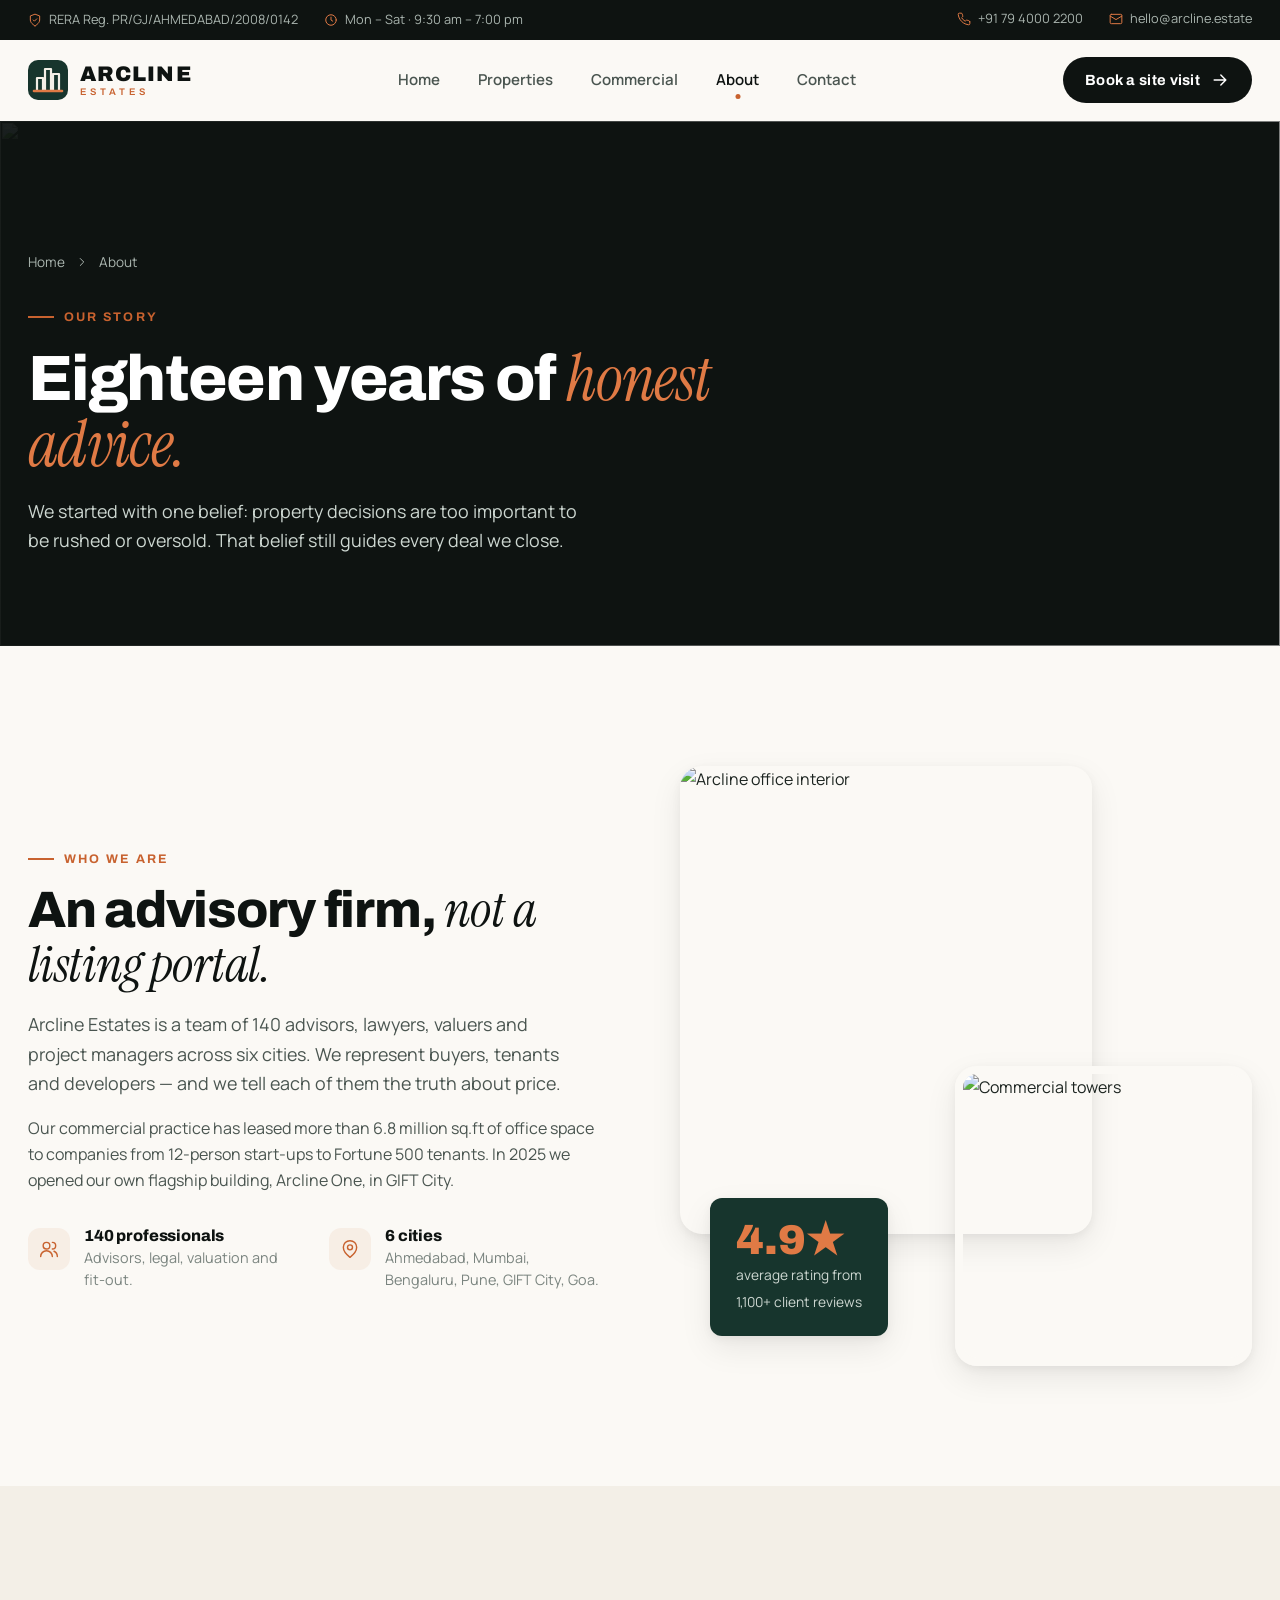
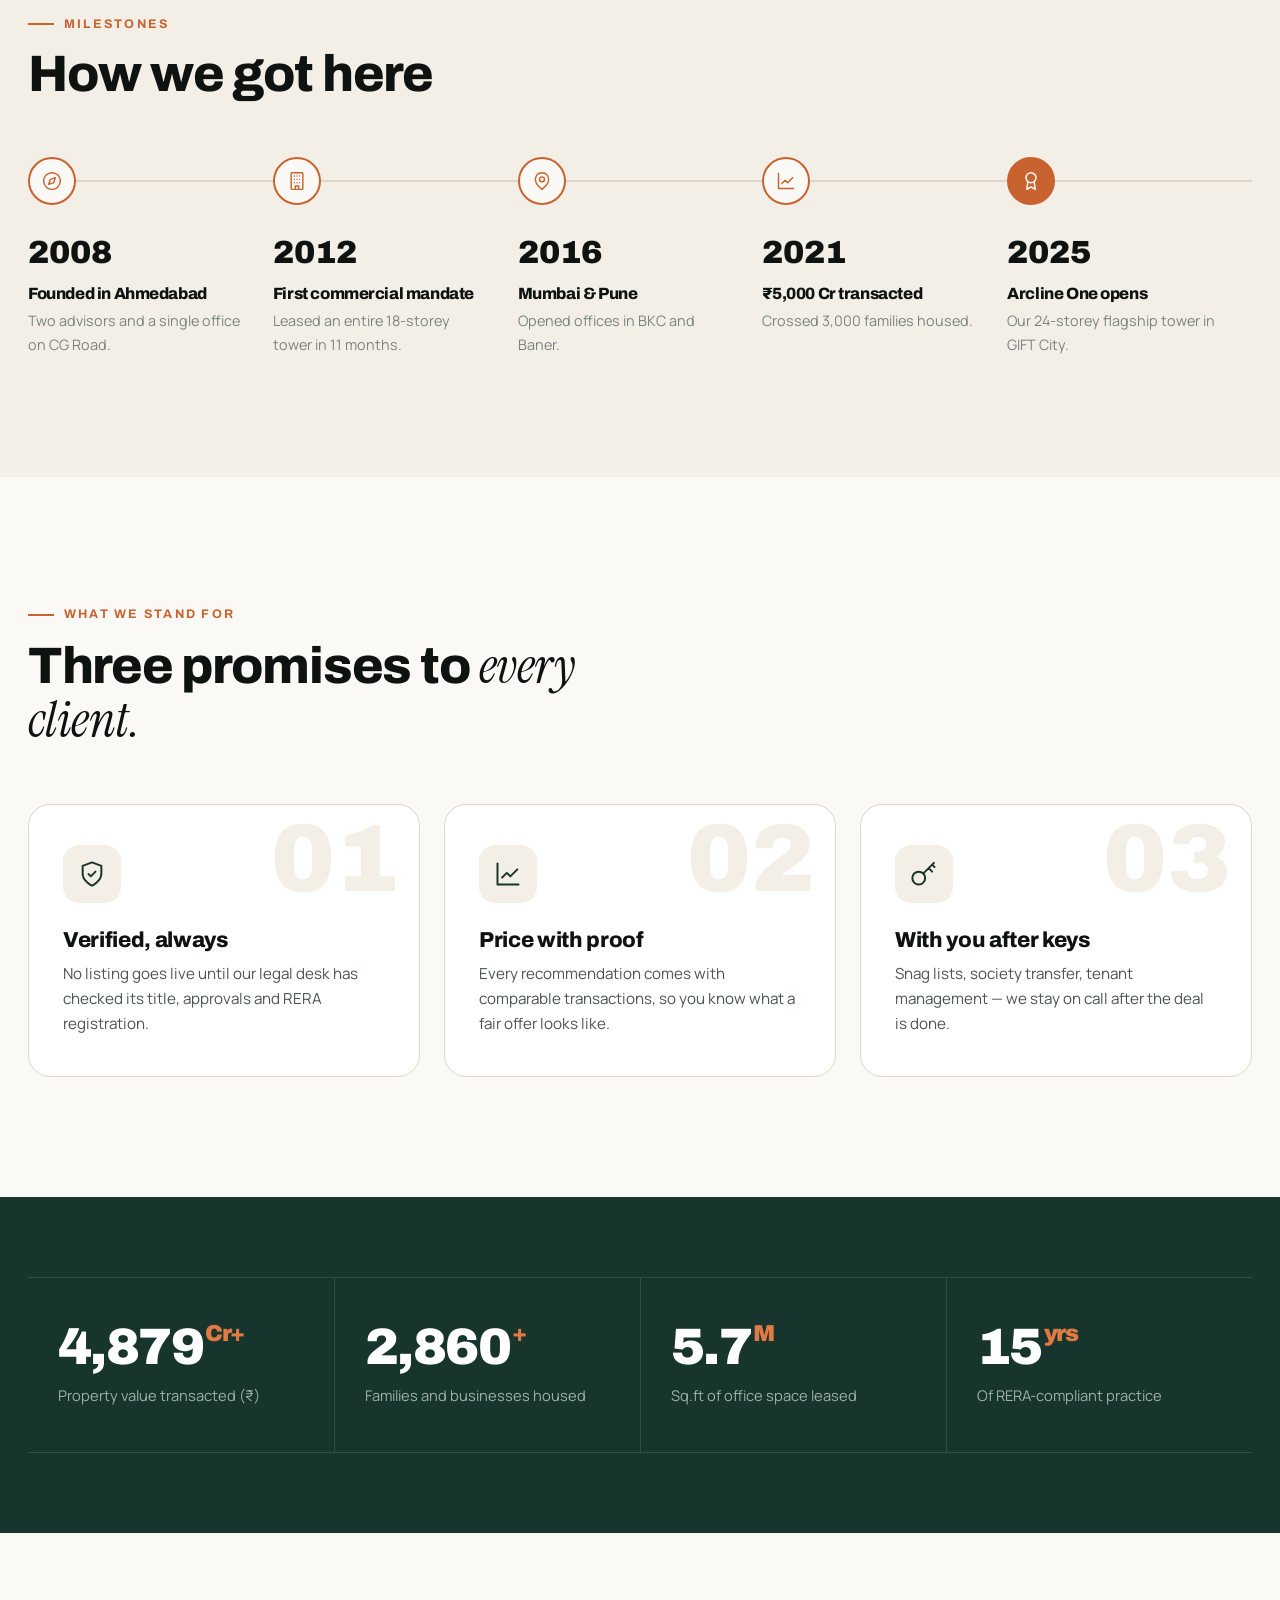
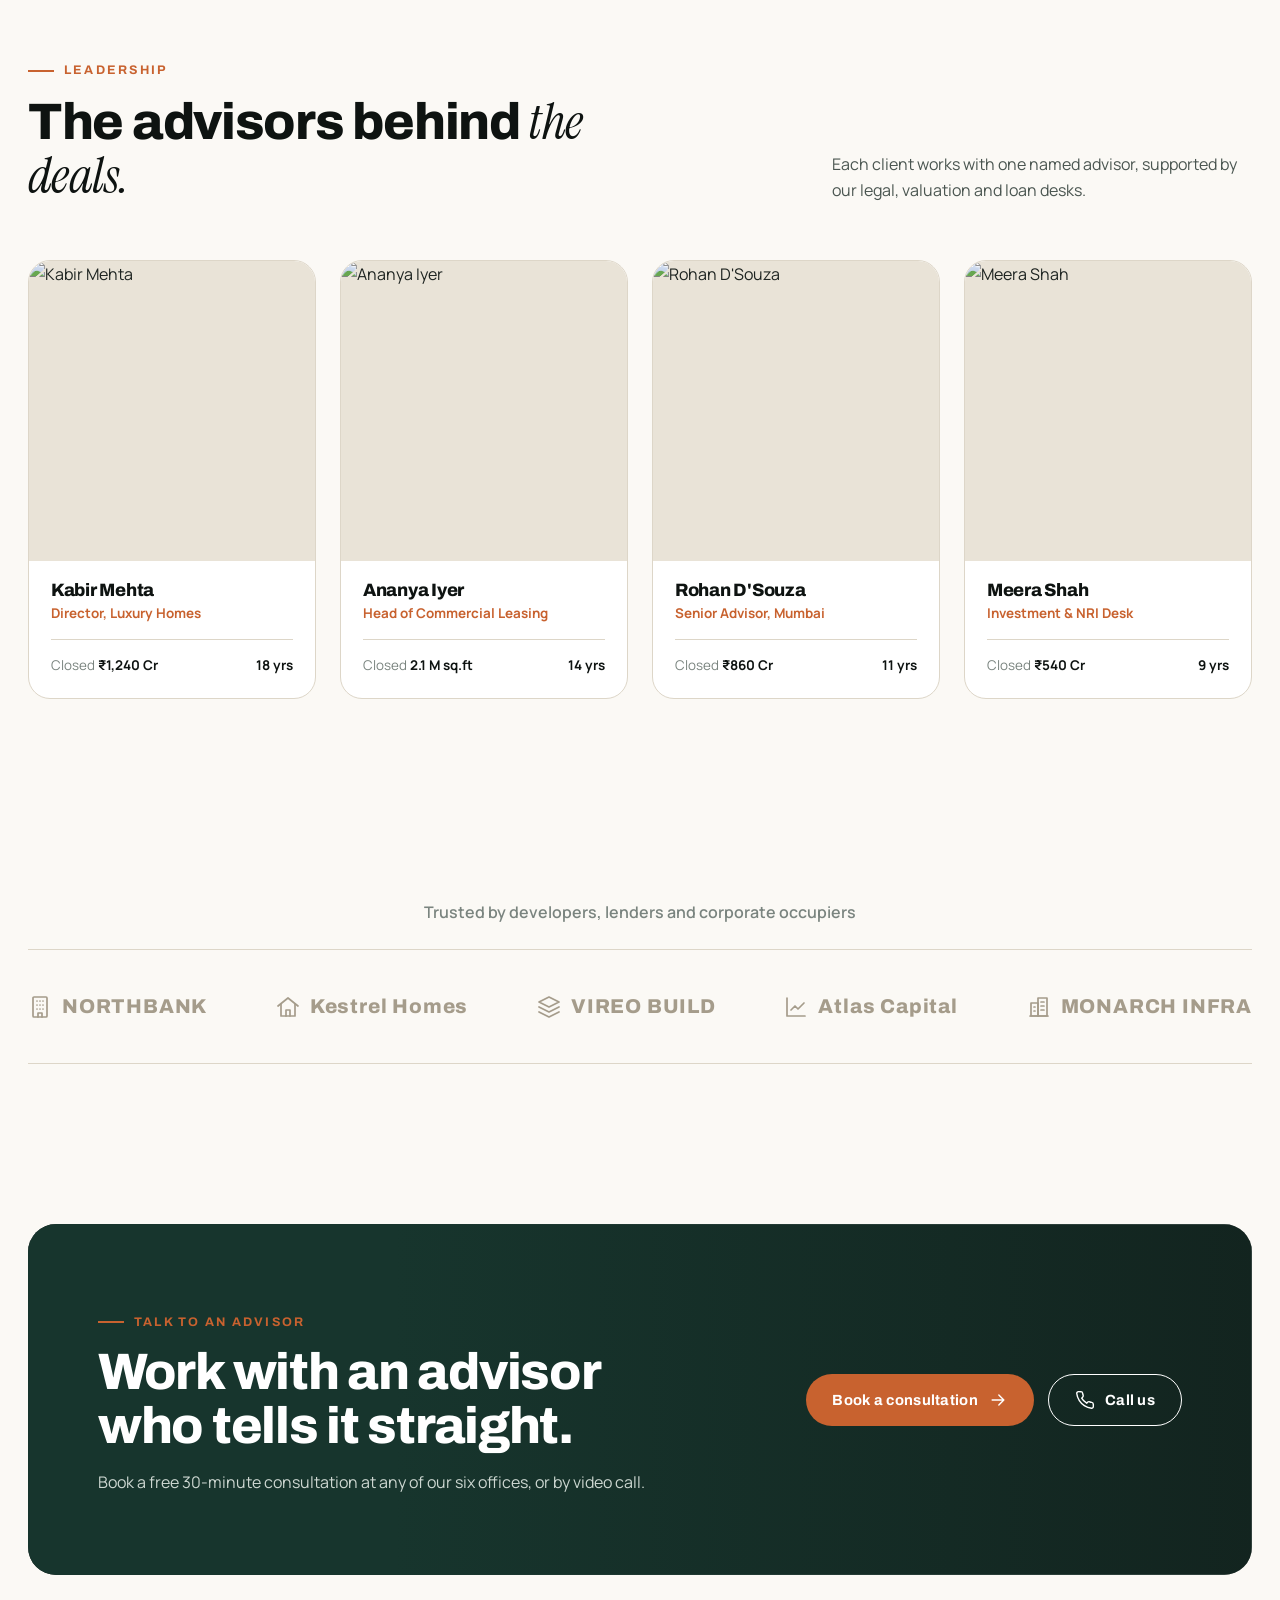
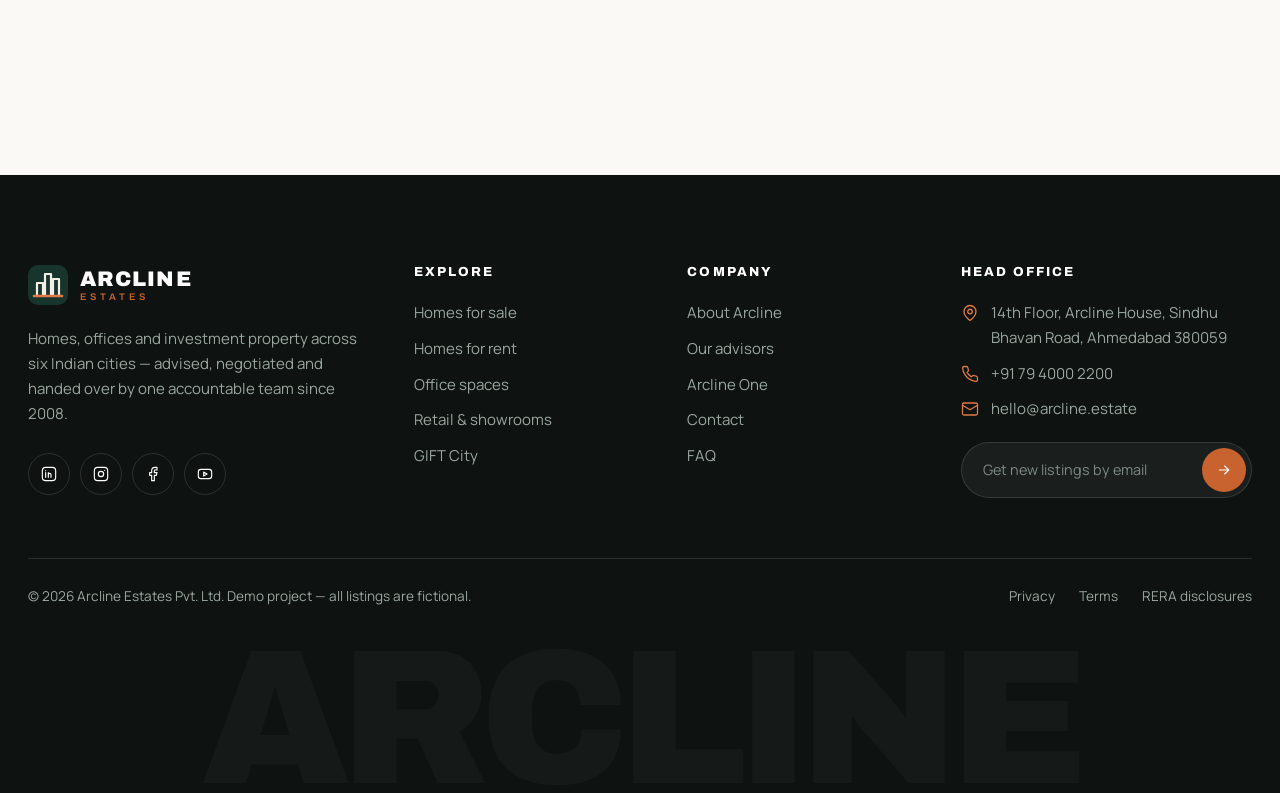
==== about.html @ f488081c "Add Arcline Estates real-estate demo site Five-page static site: home, property listings with filter" ====
<!DOCTYPE html>
<html lang="en">
<head>
<meta charset="UTF-8">
<meta name="viewport" content="width=device-width, initial-scale=1.0">
<title>About — Arcline Estates</title>
<meta name="description" content="Arcline Estates has advised home buyers, investors and businesses across India since 2008.">
<link rel="icon" href="data:image/svg+xml,%3Csvg xmlns='http://www.w3.org/2000/svg' viewBox='0 0 40 40'%3E%3Crect width='40' height='40' rx='10' fill='%2317352d'/%3E%3Cpath d='M9 31V18h6v13M17 31V9h6v22M25 31V14h6v17' fill='none' stroke='%23f3efe7' stroke-width='2.2'/%3E%3Cpath d='M6 31h28' stroke='%23e07a45' stroke-width='2.6'/%3E%3C/svg%3E">
<link rel="preconnect" href="https://fonts.googleapis.com">
<link rel="preconnect" href="https://fonts.gstatic.com" crossorigin>
<link href="https://fonts.googleapis.com/css2?family=Archivo:wght@600;700;800;900&family=Instrument+Serif:ital@0;1&family=Manrope:wght@400;500;600;700;800&display=swap" rel="stylesheet">
<link rel="stylesheet" href="css/style.css">
</head>
<body>
<div class="strip">
  <div class="wrap">
    <div class="strip-l">
      <span><svg class="i "><use href="#i-shield"/></svg>RERA Reg. PR/GJ/AHMEDABAD/2008/0142</span>
      <span><svg class="i "><use href="#i-clock"/></svg>Mon – Sat · 9:30 am – 7:00 pm</span>
    </div>
    <div class="strip-r">
      <a href="tel:+917940002200"><span><svg class="i "><use href="#i-phone"/></svg>+91 79 4000 2200</span></a>
      <a href="mailto:hello@arcline.estate"><span><svg class="i "><use href="#i-mail"/></svg>hello@arcline.estate</span></a>
    </div>
  </div>
</div>
<header class="header">
  <div class="wrap">
    <a href="index.html" class="logo" aria-label="Arcline Estates home">
  <svg class="logo-mark" viewBox="0 0 40 40" aria-hidden="true"><rect width="40" height="40" rx="10" fill="#17352d"/><path d="M9 31V18h6v13M17 31V9h6v22M25 31V14h6v17" fill="none" stroke="#f3efe7" stroke-width="2.2" stroke-linejoin="round"/><path d="M6 31h28" stroke="#e07a45" stroke-width="2.6" stroke-linecap="round"/></svg>
  <span class="logo-text"><b>ARCLINE</b><small>ESTATES</small></span>
</a>
    <nav class="nav"><a href="index.html">Home</a><a href="properties.html">Properties</a><a href="commercial.html">Commercial</a><a href="about.html" class="active">About</a><a href="contact.html">Contact</a></nav>
    <div class="header-cta">
      <a href="contact.html" class="btn btn-dark">Book a site visit <svg class="i "><use href="#i-arrow"/></svg></a>
      <button class="burger" aria-label="Open menu"><svg class="i "><use href="#i-menu"/></svg></button>
    </div>
  </div>
</header>
<div class="mnav">
  <div class="mnav-top"><a href="index.html" class="logo" aria-label="Arcline Estates home">
  <svg class="logo-mark" viewBox="0 0 40 40" aria-hidden="true"><rect width="40" height="40" rx="10" fill="#17352d"/><path d="M9 31V18h6v13M17 31V9h6v22M25 31V14h6v17" fill="none" stroke="#f3efe7" stroke-width="2.2" stroke-linejoin="round"/><path d="M6 31h28" stroke="#e07a45" stroke-width="2.6" stroke-linecap="round"/></svg>
  <span class="logo-text"><b>ARCLINE</b><small>ESTATES</small></span>
</a><button class="mnav-close" aria-label="Close menu"><svg class="i "><use href="#i-close"/></svg></button></div>
  <nav><a href="index.html">Home<svg class="i "><use href="#i-arrow"/></svg></a><a href="properties.html">Properties<svg class="i "><use href="#i-arrow"/></svg></a><a href="commercial.html">Commercial<svg class="i "><use href="#i-arrow"/></svg></a><a href="about.html" class="active">About<svg class="i "><use href="#i-arrow"/></svg></a><a href="contact.html">Contact<svg class="i "><use href="#i-arrow"/></svg></a></nav>
  <div class="mnav-foot"><span>+91 79 4000 2200</span><span>hello@arcline.estate</span></div>
</div>
<section class="phero">
  <div class="phero-bg"><img src="https://images.unsplash.com/photo-1556761175-5973dc0f32e7?auto=format&fit=crop&w=1600&q=75" alt=""></div>
  <div class="wrap">
    <div class="crumbs"><a href="index.html">Home</a><svg class="i "><use href="#i-chev"/></svg><span>About</span></div>
    <span class="eyebrow">Our story</span>
    <h1>Eighteen years of <em class="serif">honest advice.</em></h1>
    <p class="lead">We started with one belief: property decisions are too important to be rushed or oversold. That belief still guides every deal we close.</p>
  </div>
</section>
<main>
<section class="sec">
  <div class="wrap split">
    <div>
      <span class="eyebrow rv">Who we are</span>
      <h2 class="rv d1" style="margin-top:14px">An advisory firm, <em class="serif">not a listing portal.</em></h2>
      <p class="lead rv d2" style="margin-top:18px">Arcline Estates is a team of 140 advisors, lawyers, valuers and project managers across six cities. We represent buyers, tenants and developers — and we tell each of them the truth about price.</p>
      <p class="rv d3" style="margin-top:16px;color:var(--text-2)">Our commercial practice has leased more than 6.8 million sq.ft of office space to companies from 12-person start-ups to Fortune 500 tenants. In 2025 we opened our own flagship building, Arcline One, in GIFT City.</p>
      <div class="checks" style="margin-bottom:0">
        <div class="check rv"><div class="check-ic"><svg class="i "><use href="#i-users"/></svg></div><div><h4>140 professionals</h4><p>Advisors, legal, valuation and fit-out.</p></div></div>
        <div class="check rv d1"><div class="check-ic"><svg class="i "><use href="#i-pin"/></svg></div><div><h4>6 cities</h4><p>Ahmedabad, Mumbai, Bengaluru, Pune, GIFT City, Goa.</p></div></div>
      </div>
    </div>
    <div class="collage rv">
      <img class="c1" src="https://images.unsplash.com/photo-1497366811353-6870744d04b2?auto=format&fit=crop&w=1100&q=75" alt="Arcline office interior" loading="lazy">
      <img class="c2" src="https://images.unsplash.com/photo-1582407947304-fd86f028f716?auto=format&fit=crop&w=800&q=75" alt="Commercial towers" loading="lazy">
      <div class="collage-badge"><b>4.9★</b><span>average rating from<br>1,100+ client reviews</span></div>
    </div>
  </div>
</section>

<section class="sec bg-bone">
  <div class="wrap">
    <div class="sec-head"><div class="rv"><span class="eyebrow">Milestones</span><h2>How we got here</h2></div></div>
    <div class="timeline"><div class="tl rv d1"><div class="tl-dot"><svg class="i "><use href="#i-compass"/></svg></div><b>2008</b><h4>Founded in Ahmedabad</h4><p>Two advisors and a single office on CG Road.</p></div><div class="tl rv d2"><div class="tl-dot"><svg class="i "><use href="#i-tower"/></svg></div><b>2012</b><h4>First commercial mandate</h4><p>Leased an entire 18-storey tower in 11 months.</p></div><div class="tl rv d3"><div class="tl-dot"><svg class="i "><use href="#i-pin"/></svg></div><b>2016</b><h4>Mumbai &amp; Pune</h4><p>Opened offices in BKC and Baner.</p></div><div class="tl rv d4"><div class="tl-dot"><svg class="i "><use href="#i-chart"/></svg></div><b>2021</b><h4>₹5,000 Cr transacted</h4><p>Crossed 3,000 families housed.</p></div><div class="tl rv d1"><div class="tl-dot"><svg class="i "><use href="#i-award"/></svg></div><b>2025</b><h4>Arcline One opens</h4><p>Our 24-storey flagship tower in GIFT City.</p></div></div>
  </div>
</section>

<section class="sec">
  <div class="wrap">
    <div class="sec-head">
      <div class="rv"><span class="eyebrow">What we stand for</span><h2>Three promises to <em class="serif">every client.</em></h2></div>
    </div>
    <div class="values">
      <div class="value rv"><span class="value-no">01</span><div class="cat-ic"><svg class="i i-lg"><use href="#i-shield"/></svg></div><h3>Verified, always</h3><p>No listing goes live until our legal desk has checked its title, approvals and RERA registration.</p></div>
      <div class="value rv d1"><span class="value-no">02</span><div class="cat-ic"><svg class="i i-lg"><use href="#i-chart"/></svg></div><h3>Price with proof</h3><p>Every recommendation comes with comparable transactions, so you know what a fair offer looks like.</p></div>
      <div class="value rv d2"><span class="value-no">03</span><div class="cat-ic"><svg class="i i-lg"><use href="#i-key"/></svg></div><h3>With you after keys</h3><p>Snag lists, society transfer, tenant management — we stay on call after the deal is done.</p></div>
    </div>
  </div>
</section>

<section class="sec-sm on-dark">
  <div class="wrap">
    <div class="stats">
      <div class="stat rv"><b><span data-to="5800">0</span><sup>Cr+</sup></b><span>Property value transacted (₹)</span></div>
      <div class="stat rv d1"><b><span data-to="3400">0</span><sup>+</sup></b><span>Families and businesses housed</span></div>
      <div class="stat rv d2"><b><span data-to="6.8">0</span><sup>M</sup></b><span>Sq.ft of office space leased</span></div>
      <div class="stat rv d3"><b><span data-to="18">0</span><sup>yrs</sup></b><span>Of RERA-compliant practice</span></div>
    </div>
  </div>
</section>

<section class="sec" id="team">
  <div class="wrap">
    <div class="sec-head">
      <div class="rv"><span class="eyebrow">Leadership</span><h2>The advisors behind <em class="serif">the deals.</em></h2></div>
      <p class="rv d1">Each client works with one named advisor, supported by our legal, valuation and loan desks.</p>
    </div>
    <div class="agents">
      <article class="agent rv d1">
        <div class="agent-img"><img src="https://images.unsplash.com/photo-1500648767791-00dcc994a43e?auto=format&fit=crop&w=600&q=75" alt="Kabir Mehta" loading="lazy">
          <div class="agent-social"><a href="tel:+917940002200" aria-label="Call"><svg class="i i-sm"><use href="#i-phone"/></svg></a><a href="mailto:hello@arcline.estate" aria-label="Email"><svg class="i i-sm"><use href="#i-mail"/></svg></a><a href="#" aria-label="LinkedIn"><svg class="i i-sm"><use href="#i-in"/></svg></a></div>
        </div>
        <div class="agent-body"><h3>Kabir Mehta</h3><p>Director, Luxury Homes</p><small><span>Closed <b>₹1,240 Cr</b></span><span><b>18 yrs</b></span></small></div>
      </article>
      <article class="agent rv d2">
        <div class="agent-img"><img src="https://images.unsplash.com/photo-1494790108377-be9c29b29330?auto=format&fit=crop&w=600&q=75" alt="Ananya Iyer" loading="lazy">
          <div class="agent-social"><a href="tel:+917940002200" aria-label="Call"><svg class="i i-sm"><use href="#i-phone"/></svg></a><a href="mailto:hello@arcline.estate" aria-label="Email"><svg class="i i-sm"><use href="#i-mail"/></svg></a><a href="#" aria-label="LinkedIn"><svg class="i i-sm"><use href="#i-in"/></svg></a></div>
        </div>
        <div class="agent-body"><h3>Ananya Iyer</h3><p>Head of Commercial Leasing</p><small><span>Closed <b>2.1 M sq.ft</b></span><span><b>14 yrs</b></span></small></div>
      </article>
      <article class="agent rv d3">
        <div class="agent-img"><img src="https://images.unsplash.com/photo-1507003211169-0a1dd7228f2d?auto=format&fit=crop&w=600&q=75" alt="Rohan D'Souza" loading="lazy">
          <div class="agent-social"><a href="tel:+917940002200" aria-label="Call"><svg class="i i-sm"><use href="#i-phone"/></svg></a><a href="mailto:hello@arcline.estate" aria-label="Email"><svg class="i i-sm"><use href="#i-mail"/></svg></a><a href="#" aria-label="LinkedIn"><svg class="i i-sm"><use href="#i-in"/></svg></a></div>
        </div>
        <div class="agent-body"><h3>Rohan D'Souza</h3><p>Senior Advisor, Mumbai</p><small><span>Closed <b>₹860 Cr</b></span><span><b>11 yrs</b></span></small></div>
      </article>
      <article class="agent rv d4">
        <div class="agent-img"><img src="https://images.unsplash.com/photo-1438761681033-6461ffad8d80?auto=format&fit=crop&w=600&q=75" alt="Meera Shah" loading="lazy">
          <div class="agent-social"><a href="tel:+917940002200" aria-label="Call"><svg class="i i-sm"><use href="#i-phone"/></svg></a><a href="mailto:hello@arcline.estate" aria-label="Email"><svg class="i i-sm"><use href="#i-mail"/></svg></a><a href="#" aria-label="LinkedIn"><svg class="i i-sm"><use href="#i-in"/></svg></a></div>
        </div>
        <div class="agent-body"><h3>Meera Shah</h3><p>Investment & NRI Desk</p><small><span>Closed <b>₹540 Cr</b></span><span><b>9 yrs</b></span></small></div>
      </article>
    </div>
  </div>
</section>

<section class="sec-sm">
  <div class="wrap">
    <p class="center rv" style="color:var(--muted);font-weight:600;margin-bottom:24px">Trusted by developers, lenders and corporate occupiers</p>
    <div class="logos rv">
      <span><svg class="i "><use href="#i-tower"/></svg>NORTHBANK</span><span><svg class="i "><use href="#i-villa"/></svg>Kestrel Homes</span><span><svg class="i "><use href="#i-layers"/></svg>VIREO BUILD</span><span><svg class="i "><use href="#i-chart"/></svg>Atlas Capital</span><span><svg class="i "><use href="#i-apartment"/></svg>MONARCH INFRA</span>
    </div>
  </div>
</section>

<section class="sec-sm">
  <div class="wrap">
    <div class="cta rv">
      <div class="cta-bg"><img src="https://images.unsplash.com/photo-1480714378408-67cf0d13bc1b?auto=format&fit=crop&w=1600&q=75" alt="" loading="lazy"></div>
      <div>
        <span class="eyebrow">Talk to an advisor</span>
        <h2 style="margin-top:14px">Work with an advisor who tells it straight.</h2>
        <p>Book a free 30-minute consultation at any of our six offices, or by video call.</p>
      </div>
      <div class="cta-actions">
        <a href="contact.html" class="btn btn-copper">Book a consultation <svg class="i "><use href="#i-arrow"/></svg></a>
        <a href="tel:+917940002200" class="btn btn-ghost"><svg class="i "><use href="#i-phone"/></svg> Call us</a>
      </div>
    </div>
  </div>
</section>
</main>
<footer class="footer">
  <div class="wrap">
    <div class="foot-grid">
      <div class="foot-about">
        <a href="index.html" class="logo" aria-label="Arcline Estates home">
  <svg class="logo-mark" viewBox="0 0 40 40" aria-hidden="true"><rect width="40" height="40" rx="10" fill="#17352d"/><path d="M9 31V18h6v13M17 31V9h6v22M25 31V14h6v17" fill="none" stroke="#f3efe7" stroke-width="2.2" stroke-linejoin="round"/><path d="M6 31h28" stroke="#e07a45" stroke-width="2.6" stroke-linecap="round"/></svg>
  <span class="logo-text"><b>ARCLINE</b><small>ESTATES</small></span>
</a>
        <p>Homes, offices and investment property across six Indian cities — advised, negotiated and handed over by one accountable team since 2008.</p>
        <div class="foot-social">
          <a href="#" aria-label="LinkedIn"><svg class="i i-sm"><use href="#i-in"/></svg></a>
          <a href="#" aria-label="Instagram"><svg class="i i-sm"><use href="#i-ig"/></svg></a>
          <a href="#" aria-label="Facebook"><svg class="i i-sm"><use href="#i-fb"/></svg></a>
          <a href="#" aria-label="YouTube"><svg class="i i-sm"><use href="#i-yt"/></svg></a>
        </div>
      </div>
      <div>
        <h4>Explore</h4>
        <ul>
          <li><a href="properties.html?status=sale">Homes for sale</a></li>
          <li><a href="properties.html?status=lease">Homes for rent</a></li>
          <li><a href="commercial.html">Office spaces</a></li>
          <li><a href="properties.html?type=retail">Retail &amp; showrooms</a></li>
          <li><a href="properties.html?city=Gandhinagar">GIFT City</a></li>
        </ul>
      </div>
      <div>
        <h4>Company</h4>
        <ul>
          <li><a href="about.html">About Arcline</a></li>
          <li><a href="about.html#team">Our advisors</a></li>
          <li><a href="commercial.html#tower">Arcline One</a></li>
          <li><a href="contact.html">Contact</a></li>
          <li><a href="contact.html#faq">FAQ</a></li>
        </ul>
      </div>
      <div>
        <h4>Head Office</h4>
        <ul class="foot-contact">
          <li><svg class="i "><use href="#i-pin"/></svg><span>14th Floor, Arcline House, Sindhu Bhavan Road, Ahmedabad 380059</span></li>
          <li><svg class="i "><use href="#i-phone"/></svg><a href="tel:+917940002200">+91 79 4000 2200</a></li>
          <li><svg class="i "><use href="#i-mail"/></svg><a href="mailto:hello@arcline.estate">hello@arcline.estate</a></li>
        </ul>
        <form class="news"><input type="email" placeholder="Get new listings by email" aria-label="Email address"><button aria-label="Subscribe"><svg class="i i-sm"><use href="#i-arrow"/></svg></button></form>
      </div>
    </div>
    <div class="foot-bottom">
      <span>© <span id="year">2026</span> Arcline Estates Pvt. Ltd. Demo project — all listings are fictional.</span>
      <div><a href="#">Privacy</a><a href="#">Terms</a><a href="#">RERA disclosures</a></div>
    </div>
  </div>
  <div class="foot-word">ARCLINE</div>
</footer>
<script src="js/script.js"></script>
</body>
</html>
---- css/style.css ----
/* ============================================================
   ARCLINE ESTATES — Design System
   Forest / bone / copper. Archivo for display, Manrope for text.
   ============================================================ */

:root {
  --ink: #0e1311;
  --ink-2: #1a211e;
  --forest: #17352d;
  --forest-2: #21483d;
  --forest-3: #2e5e50;
  --sage: #9db8a8;
  --bone: #f3efe7;
  --bone-2: #e9e3d7;
  --paper: #fbf9f5;
  --white: #ffffff;
  --copper: #c8622f;
  --copper-2: #e07a45;
  --copper-soft: #c8622f14;
  --text: #1c2420;
  --text-2: #4a5550;
  --muted: #7a847f;
  --line: #ddd6c8;
  --line-dark: #ffffff1f;

  --f-display: 'Archivo', 'Arial Narrow', sans-serif;
  --f-body: 'Manrope', system-ui, -apple-system, sans-serif;
  --f-accent: 'Instrument Serif', Georgia, serif;

  --wrap: 1280px;
  --r-sm: 6px;
  --r: 12px;
  --r-lg: 22px;
  --sh-1: 0 1px 2px #0e13110d, 0 2px 6px #0e13110a;
  --sh-2: 0 12px 32px #0e131114, 0 3px 10px #0e13110d;
  --sh-3: 0 30px 70px #0e131126, 0 10px 24px #0e131114;
  --ease: cubic-bezier(.2, .8, .2, 1);
}

*, *::before, *::after { box-sizing: border-box; margin: 0; padding: 0; }
html { scroll-behavior: smooth; }
body {
  font-family: var(--f-body);
  font-size: 16px;
  line-height: 1.65;
  color: var(--text);
  background: var(--paper);
  -webkit-font-smoothing: antialiased;
  overflow-x: hidden;
}
img { display: block; max-width: 100%; }
a { color: inherit; text-decoration: none; }
button, input, select, textarea { font: inherit; color: inherit; }
button { cursor: pointer; border: 0; background: none; }
ul { list-style: none; }

.wrap { width: 100%; max-width: var(--wrap); margin: 0 auto; padding: 0 28px; }
.i { width: 20px; height: 20px; flex: none; stroke: currentColor; fill: none; stroke-width: 1.7; stroke-linecap: round; stroke-linejoin: round; }
.i-sm { width: 16px; height: 16px; }
.i-lg { width: 28px; height: 28px; }

/* ---------- Type ---------- */
h1, h2, h3, h4 { font-family: var(--f-display); font-weight: 800; line-height: 1.04; letter-spacing: -0.025em; color: var(--ink); }
h1 { font-size: clamp(2.6rem, 6vw, 5.2rem); }
h2 { font-size: clamp(2rem, 4vw, 3.3rem); }
h3 { font-size: 1.35rem; letter-spacing: -0.015em; }
em.serif, .serif { font-family: var(--f-accent); font-style: italic; font-weight: 400; letter-spacing: -0.01em; }
.lead { font-size: 1.12rem; color: var(--text-2); max-width: 560px; }

.eyebrow {
  display: inline-flex; align-items: center; gap: 10px;
  font-family: var(--f-display); font-size: .78rem; font-weight: 700;
  letter-spacing: .18em; text-transform: uppercase; color: var(--copper);
}
.eyebrow::before { content: ''; width: 26px; height: 2px; background: currentColor; }
.on-dark .eyebrow { color: var(--copper-2); }

.sec { padding: 120px 0; }
.sec-sm { padding: 80px 0; }
.sec-head { display: flex; justify-content: space-between; align-items: flex-end; gap: 40px; margin-bottom: 56px; flex-wrap: wrap; }
.sec-head h2 { margin-top: 14px; max-width: 640px; }
.sec-head p { max-width: 420px; color: var(--text-2); }
.center { text-align: center; }
.center .sec-head, .sec-head.center { flex-direction: column; align-items: center; text-align: center; }

.on-dark { background: var(--forest); color: #dfe7e2; }
.on-dark h1, .on-dark h2, .on-dark h3, .on-dark h4 { color: var(--white); }
.on-dark .lead, .on-dark .sec-head p { color: #b9c7bf; }
.bg-bone { background: var(--bone); }

/* ---------- Buttons ---------- */
.btn {
  display: inline-flex; align-items: center; justify-content: center; gap: 10px;
  height: 52px; padding: 0 26px; border-radius: 100px;
  font-family: var(--f-display); font-weight: 700; font-size: .92rem; letter-spacing: .02em;
  transition: background .3s var(--ease), color .3s var(--ease), transform .3s var(--ease), box-shadow .3s var(--ease);
  white-space: nowrap;
}
.btn .i { transition: transform .3s var(--ease); }
.btn:hover .i { transform: translateX(4px); }
.btn-copper { background: var(--copper); color: var(--white); }
.btn-copper:hover { background: var(--copper-2); box-shadow: 0 10px 24px #c8622f40; }
.btn-dark { background: var(--ink); color: var(--white); }
.btn-dark:hover { background: var(--forest-2); }
.btn-ghost { border: 1.5px solid currentColor; }
.btn-ghost:hover { background: var(--ink); color: var(--white); border-color: var(--ink); }
.on-dark .btn-ghost:hover, .hero .btn-ghost:hover { background: var(--white); color: var(--ink); border-color: var(--white); }
.link-arrow { display: inline-flex; align-items: center; gap: 8px; font-family: var(--f-display); font-weight: 700; font-size: .92rem; border-bottom: 1.5px solid currentColor; padding-bottom: 3px; }
.link-arrow:hover .i { transform: translateX(4px); }
.link-arrow .i { transition: transform .3s var(--ease); }

/* ---------- Top strip + header ---------- */
.strip { background: var(--ink); color: #aab5af; font-size: .8rem; }
.strip .wrap { display: flex; justify-content: space-between; align-items: center; height: 40px; gap: 20px; }
.strip-l, .strip-r { display: flex; gap: 26px; align-items: center; }
.strip span { display: inline-flex; align-items: center; gap: 7px; }
.strip a:hover { color: var(--white); }
.strip .i { width: 14px; height: 14px; color: var(--copper-2); }

.header { position: sticky; top: 0; z-index: 50; background: #fbf9f5f2; backdrop-filter: blur(14px); border-bottom: 1px solid transparent; transition: border-color .3s, box-shadow .3s; }
.header.scrolled { border-color: var(--line); box-shadow: var(--sh-1); }
.header .wrap { display: flex; align-items: center; justify-content: space-between; height: 80px; gap: 30px; }

.logo { display: flex; align-items: center; gap: 12px; }
.logo-mark { width: 40px; height: 40px; }
.logo-text { display: flex; flex-direction: column; line-height: 1; }
.logo-text b { font-family: var(--f-display); font-weight: 900; font-size: 1.32rem; letter-spacing: .06em; color: var(--ink); }
.logo-text small { font-family: var(--f-display); font-size: .6rem; font-weight: 600; letter-spacing: .42em; color: var(--copper); margin-top: 4px; }
.footer .logo-text b { color: var(--white); }

.nav { display: flex; align-items: center; gap: 6px; }
.nav a { position: relative; padding: 10px 16px; font-weight: 600; font-size: .94rem; color: var(--text-2); border-radius: 100px; transition: color .25s, background .25s; }
.nav a:hover { color: var(--ink); background: var(--bone); }
.nav a.active { color: var(--ink); }
.nav a.active::after { content: ''; position: absolute; left: 50%; bottom: 3px; width: 5px; height: 5px; border-radius: 50%; background: var(--copper); transform: translateX(-50%); }
.header-cta { display: flex; align-items: center; gap: 14px; }
.header-cta .btn { height: 46px; padding: 0 22px; }
.burger { display: none; width: 46px; height: 46px; border-radius: 50%; background: var(--ink); color: var(--white); align-items: center; justify-content: center; }

.mnav { position: fixed; inset: 0; z-index: 90; background: var(--forest); color: var(--white); padding: 28px; display: flex; flex-direction: column; transform: translateY(-100%); transition: transform .5s var(--ease); }
.mnav.open { transform: none; }
.mnav-top { display: flex; justify-content: space-between; align-items: center; }
.mnav-top .logo-text b { color: var(--white); }
.mnav-close { width: 46px; height: 46px; border-radius: 50%; border: 1px solid var(--line-dark); color: var(--white); display: flex; align-items: center; justify-content: center; }
.mnav nav { margin-top: 50px; display: flex; flex-direction: column; }
.mnav nav a { font-family: var(--f-display); font-size: 2rem; font-weight: 800; padding: 12px 0; border-bottom: 1px solid var(--line-dark); display: flex; justify-content: space-between; align-items: center; }
.mnav nav a.active { color: var(--copper-2); }
.mnav-foot { margin-top: auto; color: #b9c7bf; font-size: .92rem; display: grid; gap: 6px; }

/* ---------- Home hero ---------- */
.hero { position: relative; min-height: calc(100vh - 120px); min-height: 720px; display: flex; flex-direction: column; justify-content: flex-end; color: var(--white); overflow: hidden; background: var(--ink); }
.hero-bg { position: absolute; inset: 0; }
.hero-bg img { width: 100%; height: 100%; object-fit: cover; transform: scale(1.06); animation: heroZoom 14s var(--ease) forwards; }
@keyframes heroZoom { to { transform: scale(1); } }
.hero-bg::after { content: ''; position: absolute; inset: 0; background: linear-gradient(90deg, #0e1311e6 0%, #0e1311a6 45%, #0e131133 100%), linear-gradient(0deg, #0e1311cc 0%, transparent 45%); }
.hero-inner { position: relative; z-index: 1; padding: 120px 0 0; }
.hero-tag { display: inline-flex; align-items: center; gap: 10px; padding: 8px 16px 8px 8px; border-radius: 100px; background: #ffffff14; border: 1px solid #ffffff26; backdrop-filter: blur(8px); font-size: .86rem; font-weight: 600; }
.hero-tag b { background: var(--copper); color: var(--white); padding: 3px 10px; border-radius: 100px; font-size: .74rem; letter-spacing: .06em; }
.hero h1 { color: var(--white); margin: 28px 0 22px; max-width: 900px; }
.hero h1 .serif { color: var(--copper-2); }
.hero .lead { color: #d4ddd8; }

.search {
  position: relative; z-index: 2; margin: 52px 0 0; background: var(--white); color: var(--text);
  border-radius: var(--r-lg) var(--r-lg) 0 0; box-shadow: var(--sh-3); max-width: 1040px;
}
.search-tabs { display: flex; gap: 4px; padding: 14px 18px 0; border-bottom: 1px solid var(--line); }
.search-tabs button { padding: 12px 18px; font-family: var(--f-display); font-weight: 700; font-size: .9rem; color: var(--muted); border-bottom: 2.5px solid transparent; margin-bottom: -1px; transition: color .25s, border-color .25s; }
.search-tabs button.active { color: var(--ink); border-color: var(--copper); }
.search-form { display: grid; grid-template-columns: 1.2fr 1fr 1fr auto; gap: 0; padding: 14px; align-items: stretch; }
.field { display: flex; gap: 14px; align-items: center; padding: 10px 20px; border-right: 1px solid var(--line); }
.field:nth-child(3) { border-right: 0; }
.field .i { color: var(--copper); }
.field label { display: block; font-size: .72rem; font-weight: 700; letter-spacing: .12em; text-transform: uppercase; color: var(--muted); }
.field select { width: 100%; border: 0; outline: 0; background: transparent; font-weight: 700; font-size: 1rem; color: var(--ink); padding: 2px 0; cursor: pointer; appearance: none; }
.field > div { flex: 1; min-width: 0; }
.search-form .btn { height: 64px; border-radius: var(--r); padding: 0 34px; }

.hero-stats { position: absolute; right: 28px; bottom: 40px; z-index: 2; display: flex; flex-direction: column; gap: 12px; }
.hstat { background: #0e1311b3; backdrop-filter: blur(12px); border: 1px solid #ffffff1f; border-radius: var(--r); padding: 16px 20px; min-width: 200px; display: flex; align-items: center; gap: 14px; }
.hstat-ic { width: 44px; height: 44px; border-radius: 10px; background: var(--copper); display: flex; align-items: center; justify-content: center; }
.hstat b { display: block; font-family: var(--f-display); font-size: 1.4rem; font-weight: 800; line-height: 1.1; }
.hstat small { color: #b9c7bf; font-size: .8rem; }

/* ---------- Page hero (inner pages) ---------- */
.phero { position: relative; color: var(--white); padding: 130px 0 90px; overflow: hidden; background: var(--ink); }
.phero-bg { position: absolute; inset: 0; }
.phero-bg img { width: 100%; height: 100%; object-fit: cover; }
.phero-bg::after { content: ''; position: absolute; inset: 0; background: linear-gradient(100deg, #0e1311f0 10%, #0e131199 60%, #0e131155); }
.phero .wrap { position: relative; }
.phero h1 { color: var(--white); margin: 18px 0 18px; max-width: 820px; font-size: clamp(2.4rem, 5vw, 4.4rem); }
.phero h1 .serif { color: var(--copper-2); }
.phero .lead { color: #cdd7d1; }
.crumbs { display: flex; gap: 10px; align-items: center; font-size: .85rem; color: #aab5af; margin-bottom: 26px; }
.crumbs a:hover { color: var(--white); }
.crumbs .i { width: 14px; height: 14px; }

/* ---------- Categories ---------- */
.cats { display: grid; grid-template-columns: repeat(5, 1fr); gap: 18px; }
.cat { position: relative; padding: 30px 26px; border-radius: var(--r-lg); background: var(--white); border: 1px solid var(--line); transition: transform .4s var(--ease), box-shadow .4s var(--ease), border-color .4s; overflow: hidden; }
.cat::after { content: ''; position: absolute; left: 0; right: 0; bottom: 0; height: 3px; background: var(--copper); transform: scaleX(0); transform-origin: left; transition: transform .45s var(--ease); }
.cat:hover { transform: translateY(-6px); box-shadow: var(--sh-2); border-color: transparent; }
.cat:hover::after { transform: scaleX(1); }
.cat-ic { width: 58px; height: 58px; border-radius: 16px; background: var(--bone); color: var(--forest); display: flex; align-items: center; justify-content: center; margin-bottom: 26px; transition: background .3s, color .3s; }
.cat:hover .cat-ic { background: var(--forest); color: var(--white); }
.cat h3 { font-size: 1.15rem; }
.cat p { color: var(--muted); font-size: .9rem; margin-top: 4px; }
.cat .count { position: absolute; top: 26px; right: 24px; font-family: var(--f-display); font-weight: 800; font-size: .85rem; color: var(--copper); }

/* ---------- Property cards ---------- */
.grid-props { display: grid; grid-template-columns: repeat(3, 1fr); gap: 28px; }
.pcard { background: var(--white); border-radius: var(--r-lg); overflow: hidden; border: 1px solid var(--line); transition: transform .45s var(--ease), box-shadow .45s var(--ease); display: flex; flex-direction: column; cursor: pointer; }
.pcard:hover { transform: translateY(-6px); box-shadow: var(--sh-3); }
.pcard-media { position: relative; aspect-ratio: 4 / 3; overflow: hidden; background: var(--bone-2); }
.pcard-media img { width: 100%; height: 100%; object-fit: cover; transition: transform .9s var(--ease); }
.pcard:hover .pcard-media img { transform: scale(1.07); }
.pcard-media::after { content: ''; position: absolute; inset: auto 0 0 0; height: 45%; background: linear-gradient(0deg, #0e131199, transparent); pointer-events: none; }
.badges { position: absolute; top: 16px; left: 16px; display: flex; gap: 8px; z-index: 1; }
.badge { padding: 6px 12px; border-radius: 100px; font-size: .72rem; font-weight: 800; letter-spacing: .06em; text-transform: uppercase; background: var(--white); color: var(--ink); }
.badge.sale { background: var(--forest); color: var(--white); }
.badge.lease { background: var(--copper); color: var(--white); }
.fav { position: absolute; top: 14px; right: 14px; z-index: 1; width: 40px; height: 40px; border-radius: 50%; background: #ffffffe6; display: flex; align-items: center; justify-content: center; color: var(--ink); transition: transform .3s var(--ease), background .3s, color .3s; }
.fav:hover { transform: scale(1.1); }
.fav.on { background: var(--copper); color: var(--white); }
.fav.on .i { fill: currentColor; }
.pcard-price { position: absolute; left: 18px; bottom: 14px; z-index: 1; color: var(--white); font-family: var(--f-display); font-weight: 800; font-size: 1.45rem; letter-spacing: -0.01em; }
.pcard-price small { font-size: .78rem; font-weight: 600; opacity: .85; }
.pcard-body { padding: 22px 22px 18px; display: flex; flex-direction: column; flex: 1; }
.pcard-type { font-size: .74rem; font-weight: 800; letter-spacing: .14em; text-transform: uppercase; color: var(--copper); }
.pcard h3 { font-size: 1.2rem; margin: 6px 0 6px; }
.pcard-loc { display: flex; align-items: center; gap: 6px; color: var(--muted); font-size: .9rem; }
.pcard-loc .i { width: 15px; height: 15px; }
.specs { display: flex; gap: 0; margin-top: 18px; padding-top: 16px; border-top: 1px dashed var(--line); }
.specs li { flex: 1; display: flex; align-items: center; gap: 8px; font-size: .86rem; font-weight: 600; color: var(--text-2); }
.specs li + li { padding-left: 14px; border-left: 1px solid var(--line); }
.specs .i { width: 17px; height: 17px; color: var(--forest-3); }

.empty { grid-column: 1 / -1; text-align: center; padding: 70px 20px; border: 1.5px dashed var(--line); border-radius: var(--r-lg); color: var(--muted); }
.empty h3 { margin-bottom: 6px; }

/* ---------- Tower (interactive building) ---------- */
.tower-sec { position: relative; overflow: hidden; }
.tower-sec::before { content: ''; position: absolute; inset: 0; background-image: linear-gradient(#ffffff08 1px, transparent 1px), linear-gradient(90deg, #ffffff08 1px, transparent 1px); background-size: 48px 48px; }
.tower-grid { position: relative; display: grid; grid-template-columns: 1fr 380px 1fr; gap: 50px; align-items: center; }
.tower-intro p { margin: 20px 0 28px; color: #b9c7bf; }
.legend { display: flex; flex-direction: column; gap: 12px; font-size: .9rem; }
.legend span { display: flex; align-items: center; gap: 12px; }
.legend i { width: 14px; height: 14px; border-radius: 4px; }
.lg-av { background: var(--sage); }
.lg-re { background: var(--copper-2); }
.lg-le { background: #ffffff26; }

.tower { position: relative; display: flex; flex-direction: column; align-items: center; }
.tower-crown { width: 62%; height: 54px; background: linear-gradient(180deg, #3b6a5c, #21483d); clip-path: polygon(14% 100%, 86% 100%, 74% 0, 26% 0); position: relative; }
.tower-crown::before { content: ''; position: absolute; left: 50%; top: -46px; width: 3px; height: 46px; background: #9db8a8; transform: translateX(-50%); }
.tower-crown::after { content: ''; position: absolute; left: 50%; top: -52px; width: 9px; height: 9px; border-radius: 50%; background: var(--copper-2); transform: translateX(-50%); box-shadow: 0 0 16px var(--copper-2); animation: blink 2s infinite; }
@keyframes blink { 50% { opacity: .3; } }
.tower-body { width: 78%; background: #10251f; border: 2px solid #2e5e50; border-bottom: 0; padding: 6px; display: flex; flex-direction: column; gap: 4px; }
.floor { position: relative; height: 22px; display: grid; grid-template-columns: repeat(8, 1fr); gap: 3px; padding: 3px 4px; border-radius: 3px; cursor: pointer; transition: background .25s, transform .25s var(--ease); }
.floor i { border-radius: 1.5px; background: #ffffff1c; transition: background .25s; }
.floor.av i { background: #9db8a866; }
.floor.re i { background: #e07a4573; }
.floor:hover, .floor.sel { background: #ffffff14; transform: scaleX(1.06); }
.floor.av:hover i, .floor.av.sel i { background: var(--sage); }
.floor.re:hover i, .floor.re.sel i { background: var(--copper-2); }
.floor.le:hover i, .floor.le.sel i { background: #ffffff40; }
.floor-no { position: absolute; left: -46px; top: 50%; transform: translateY(-50%); font-family: var(--f-display); font-size: .72rem; font-weight: 700; color: #7f978c; opacity: 0; transition: opacity .2s; }
.floor:hover .floor-no, .floor.sel .floor-no { opacity: 1; color: var(--white); }
.tower-lobby { width: 86%; height: 64px; background: #0b1a16; border: 2px solid #2e5e50; display: flex; justify-content: center; align-items: flex-end; gap: 6px; padding: 0 12px; }
.tower-lobby i { flex: 1; height: 44px; background: linear-gradient(180deg, #e07a4555, #e07a4522); border-radius: 3px 3px 0 0; }
.tower-lobby i:nth-child(2) { flex: 1.6; background: linear-gradient(180deg, #f3c9a8aa, #e07a4544); }
.tower-ground { width: 100%; height: 10px; background: #2e5e50; border-radius: 4px; }

.floor-panel { background: #0e1311; border: 1px solid var(--line-dark); border-radius: var(--r-lg); padding: 30px; }
.fp-top { display: flex; justify-content: space-between; align-items: flex-start; }
.fp-top small { font-size: .75rem; letter-spacing: .14em; text-transform: uppercase; color: #7f978c; font-weight: 700; }
.fp-top h3 { font-size: 2.6rem; margin-top: 4px; }
.status { display: inline-flex; align-items: center; gap: 7px; padding: 6px 12px; border-radius: 100px; font-size: .75rem; font-weight: 800; letter-spacing: .06em; text-transform: uppercase; }
.status::before { content: ''; width: 7px; height: 7px; border-radius: 50%; background: currentColor; }
.status.av { background: #9db8a826; color: var(--sage); }
.status.re { background: #e07a4526; color: var(--copper-2); }
.status.le { background: #ffffff14; color: #aab5af; }
.fp-rows { margin: 26px 0; border-top: 1px solid var(--line-dark); }
.fp-rows li { display: flex; justify-content: space-between; padding: 13px 0; border-bottom: 1px solid var(--line-dark); font-size: .94rem; }
.fp-rows li span { color: #8fa398; }
.fp-rows li b { color: var(--white); font-weight: 700; }
.floor-panel .btn { width: 100%; }

/* ---------- Split / feature blocks ---------- */
.split { display: grid; grid-template-columns: 1fr 1fr; gap: 80px; align-items: center; }
.collage { position: relative; height: 600px; }
.collage img { position: absolute; object-fit: cover; border-radius: var(--r-lg); box-shadow: var(--sh-2); }
.collage .c1 { left: 0; top: 0; width: 72%; height: 78%; }
.collage .c2 { right: 0; bottom: 0; width: 52%; height: 50%; border: 8px solid var(--paper); }
.collage-badge { position: absolute; left: 30px; bottom: 30px; background: var(--forest); color: var(--white); padding: 22px 26px; border-radius: var(--r); box-shadow: var(--sh-2); }
.collage-badge b { display: block; font-family: var(--f-display); font-size: 2.6rem; font-weight: 900; line-height: 1; color: var(--copper-2); }
.collage-badge span { font-size: .86rem; color: #cdd7d1; }

.checks { display: grid; grid-template-columns: 1fr 1fr; gap: 22px 30px; margin: 34px 0 40px; }
.check { display: flex; gap: 14px; }
.check-ic { width: 42px; height: 42px; border-radius: 12px; flex: none; background: var(--copper-soft); color: var(--copper); display: flex; align-items: center; justify-content: center; }
.check h4 { font-size: 1rem; margin-bottom: 3px; letter-spacing: -0.01em; }
.check p { font-size: .9rem; color: var(--muted); line-height: 1.5; }

/* ---------- Stats band ---------- */
.stats { display: grid; grid-template-columns: repeat(4, 1fr); border-top: 1px solid var(--line-dark); border-bottom: 1px solid var(--line-dark); }
.stat { padding: 44px 30px; }
.stat + .stat { border-left: 1px solid var(--line-dark); }
.stat b { display: block; font-family: var(--f-display); font-weight: 900; font-size: clamp(2.4rem, 4vw, 3.6rem); line-height: 1; color: var(--white); letter-spacing: -0.03em; }
.stat b sup { font-size: .45em; color: var(--copper-2); vertical-align: top; margin-left: 2px; }
.stat > span { display: block; margin-top: 10px; color: #9fb0a7; font-size: .92rem; }

/* ---------- EMI calculator ---------- */
.calc { display: grid; grid-template-columns: 1.2fr 1fr; background: var(--white); border-radius: var(--r-lg); border: 1px solid var(--line); overflow: hidden; box-shadow: var(--sh-2); }
.calc-in { padding: 46px; display: grid; gap: 30px; }
.range-row label { display: flex; justify-content: space-between; align-items: baseline; font-weight: 700; font-size: .92rem; margin-bottom: 12px; }
.range-row label output { font-family: var(--f-display); font-weight: 800; font-size: 1.15rem; color: var(--ink); }
input[type=range] { -webkit-appearance: none; appearance: none; width: 100%; height: 6px; border-radius: 6px; background: linear-gradient(90deg, var(--copper) var(--p, 50%), var(--bone-2) var(--p, 50%)); outline: none; cursor: pointer; }
input[type=range]::-webkit-slider-thumb { -webkit-appearance: none; width: 22px; height: 22px; border-radius: 50%; background: var(--white); border: 5px solid var(--copper); box-shadow: var(--sh-1); }
input[type=range]::-moz-range-thumb { width: 14px; height: 14px; border-radius: 50%; background: var(--white); border: 5px solid var(--copper); }
.range-meta { display: flex; justify-content: space-between; font-size: .76rem; color: var(--muted); margin-top: 8px; }
.calc-out { background: var(--forest); color: var(--white); padding: 46px; display: flex; flex-direction: column; justify-content: center; }
.calc-out small { font-size: .78rem; letter-spacing: .14em; text-transform: uppercase; color: #9fb0a7; font-weight: 700; }
.emi { font-family: var(--f-display); font-weight: 900; font-size: clamp(2.4rem, 4vw, 3.4rem); line-height: 1.05; margin: 8px 0 30px; letter-spacing: -0.03em; }
.emi span { font-size: .4em; font-weight: 600; color: #9fb0a7; letter-spacing: 0; }
.donut-row { display: flex; align-items: center; gap: 26px; }
.donut { width: 120px; height: 120px; border-radius: 50%; flex: none; background: conic-gradient(var(--copper-2) 0 var(--d, 30%), var(--sage) var(--d, 30%) 100%); display: flex; align-items: center; justify-content: center; }
.donut::after { content: ''; width: 76px; height: 76px; border-radius: 50%; background: var(--forest); }
.donut-legend { display: grid; gap: 12px; font-size: .9rem; flex: 1; }
.donut-legend div { display: flex; justify-content: space-between; gap: 10px; }
.donut-legend span { display: flex; align-items: center; gap: 8px; color: #b9c7bf; }
.donut-legend i { width: 10px; height: 10px; border-radius: 3px; }
.calc-out .btn { margin-top: 34px; }

/* ---------- Agents ---------- */
.agents { display: grid; grid-template-columns: repeat(4, 1fr); gap: 24px; }
.agent { background: var(--white); border-radius: var(--r-lg); overflow: hidden; border: 1px solid var(--line); transition: box-shadow .4s, transform .4s var(--ease); }
.agent:hover { transform: translateY(-5px); box-shadow: var(--sh-2); }
.agent-img { aspect-ratio: 1 / 1.05; overflow: hidden; position: relative; background: var(--bone-2); }
.agent-img img { width: 100%; height: 100%; object-fit: cover; filter: grayscale(.25); transition: filter .5s, transform .8s var(--ease); }
.agent:hover .agent-img img { filter: none; transform: scale(1.05); }
.agent-social { position: absolute; bottom: 14px; left: 14px; right: 14px; display: flex; gap: 8px; opacity: 0; transform: translateY(10px); transition: opacity .35s, transform .35s var(--ease); }
.agent:hover .agent-social { opacity: 1; transform: none; }
.agent-social a { flex: 1; height: 40px; border-radius: 10px; background: #ffffffeb; display: flex; align-items: center; justify-content: center; color: var(--ink); }
.agent-social a:hover { background: var(--copper); color: var(--white); }
.agent-body { padding: 20px 22px 22px; }
.agent-body h3 { font-size: 1.12rem; }
.agent-body p { color: var(--copper); font-size: .84rem; font-weight: 700; margin-top: 3px; }
.agent-body small { display: flex; justify-content: space-between; margin-top: 14px; padding-top: 14px; border-top: 1px solid var(--line); color: var(--muted); font-size: .84rem; }
.agent-body small b { color: var(--ink); }

/* ---------- Testimonials ---------- */
.quotes { display: grid; grid-template-columns: 1.3fr 1fr 1fr; gap: 24px; }
.quote { padding: 34px; border-radius: var(--r-lg); background: var(--white); border: 1px solid var(--line); display: flex; flex-direction: column; }
.quote.big { background: var(--copper); color: var(--white); border-color: var(--copper); }
.quote .stars { display: flex; gap: 3px; color: var(--copper); margin-bottom: 18px; }
.quote.big .stars { color: var(--white); }
.stars .i { width: 17px; height: 17px; fill: currentColor; stroke: none; }
.quote blockquote { font-size: 1.02rem; line-height: 1.65; flex: 1; }
.quote.big blockquote { font-family: var(--f-accent); font-size: 1.7rem; line-height: 1.3; }
.quote-by { display: flex; align-items: center; gap: 14px; margin-top: 26px; padding-top: 22px; border-top: 1px solid var(--line); }
.quote.big .quote-by { border-color: #ffffff40; }
.quote-by img { width: 48px; height: 48px; border-radius: 50%; object-fit: cover; }
.quote-by b { display: block; font-family: var(--f-display); font-size: .98rem; }
.quote-by span { font-size: .84rem; color: var(--muted); }
.quote.big .quote-by span { color: #fde3d3; }

/* ---------- CTA band ---------- */
.cta { position: relative; border-radius: 28px; overflow: hidden; color: var(--white); padding: 80px 70px; display: grid; grid-template-columns: 1.4fr 1fr; gap: 40px; align-items: center; background: var(--ink); }
.cta-bg { position: absolute; inset: 0; }
.cta-bg img { width: 100%; height: 100%; object-fit: cover; opacity: .35; }
.cta-bg::after { content: ''; position: absolute; inset: 0; background: linear-gradient(90deg, var(--forest) 30%, #17352d80); }
.cta > *:not(.cta-bg) { position: relative; }
.cta h2 { color: var(--white); }
.cta p { color: #cdd7d1; margin-top: 16px; }
.cta-actions { display: flex; gap: 14px; justify-content: flex-end; flex-wrap: wrap; }

/* ---------- Footer ---------- */
.footer { background: var(--ink); color: #9aa69f; padding: 90px 0 0; margin-top: 120px; }
.foot-grid { display: grid; grid-template-columns: 1.5fr 1fr 1fr 1.3fr; gap: 50px; padding-bottom: 60px; }
.foot-about p { margin: 22px 0 26px; font-size: .94rem; max-width: 330px; }
.foot-social { display: flex; gap: 10px; }
.foot-social a { width: 42px; height: 42px; border-radius: 50%; border: 1px solid var(--line-dark); display: flex; align-items: center; justify-content: center; color: var(--white); transition: background .3s, border-color .3s; }
.foot-social a:hover { background: var(--copper); border-color: var(--copper); }
.footer h4 { color: var(--white); font-size: .82rem; letter-spacing: .16em; text-transform: uppercase; margin-bottom: 22px; }
.footer ul { display: grid; gap: 11px; font-size: .94rem; }
.footer ul a:hover { color: var(--copper-2); }
.foot-contact li { display: flex; gap: 12px; }
.foot-contact .i { color: var(--copper-2); margin-top: 3px; width: 18px; height: 18px; }
.news { display: flex; margin-top: 20px; background: #ffffff0d; border: 1px solid var(--line-dark); border-radius: 100px; padding: 5px; }
.news input { flex: 1; min-width: 0; background: transparent; border: 0; outline: 0; padding: 0 16px; color: var(--white); font-size: .9rem; }
.news input::placeholder { color: #7f8a84; }
.news button { width: 44px; height: 44px; border-radius: 50%; background: var(--copper); color: var(--white); display: flex; align-items: center; justify-content: center; }
.foot-bottom { border-top: 1px solid var(--line-dark); padding: 26px 0; display: flex; justify-content: space-between; gap: 20px; font-size: .85rem; flex-wrap: wrap; }
.foot-bottom div { display: flex; gap: 24px; }
.foot-bottom a:hover { color: var(--white); }
.foot-word { font-family: var(--f-display); font-weight: 900; font-size: clamp(4rem, 15vw, 15rem); line-height: .78; letter-spacing: -0.05em; color: #ffffff08; text-align: center; user-select: none; overflow: hidden; padding-top: 10px; }

/* ---------- Listings page: filter bar ---------- */
.filterbar { position: relative; z-index: 3; margin-top: -46px; background: var(--white); border-radius: var(--r-lg); box-shadow: var(--sh-3); padding: 18px; display: grid; grid-template-columns: repeat(4, 1fr) auto; gap: 12px; }
.fsel { position: relative; }
.fsel label { position: absolute; top: 9px; left: 18px; font-size: .68rem; font-weight: 800; letter-spacing: .12em; text-transform: uppercase; color: var(--muted); pointer-events: none; }
.fsel select, .fsel input { width: 100%; height: 62px; padding: 22px 40px 6px 18px; border-radius: var(--r); border: 1px solid var(--line); background: var(--paper); font-weight: 700; color: var(--ink); appearance: none; outline: none; cursor: pointer; transition: border-color .25s; }
.fsel select:focus, .fsel input:focus { border-color: var(--copper); }
.fsel .i { position: absolute; right: 16px; top: 50%; transform: translateY(-50%); width: 16px; height: 16px; color: var(--muted); pointer-events: none; }
.filterbar .btn { height: 62px; border-radius: var(--r); }

.list-top { display: flex; justify-content: space-between; align-items: center; margin: 56px 0 28px; gap: 20px; flex-wrap: wrap; }
.list-top p { color: var(--text-2); }
.list-top p b { color: var(--ink); font-family: var(--f-display); }
.chips { display: flex; gap: 8px; flex-wrap: wrap; }
.chip { padding: 9px 18px; border-radius: 100px; border: 1px solid var(--line); background: var(--white); font-weight: 700; font-size: .86rem; color: var(--text-2); transition: all .25s; }
.chip:hover { border-color: var(--ink); color: var(--ink); }
.chip.active { background: var(--ink); border-color: var(--ink); color: var(--white); }

/* ---------- Modal ---------- */
.modal { position: fixed; inset: 0; z-index: 100; display: flex; align-items: center; justify-content: center; padding: 24px; visibility: hidden; opacity: 0; transition: opacity .35s, visibility .35s; }
.modal.open { visibility: visible; opacity: 1; }
.modal-bg { position: absolute; inset: 0; background: #0e1311cc; backdrop-filter: blur(6px); }
.modal-box { position: relative; width: 100%; max-width: 1100px; max-height: calc(100vh - 48px); overflow-y: auto; background: var(--paper); border-radius: var(--r-lg); display: grid; grid-template-columns: 1.25fr 1fr; transform: translateY(30px) scale(.98); transition: transform .45s var(--ease); }
.modal.open .modal-box { transform: none; }
.modal-x { position: absolute; top: 16px; right: 16px; z-index: 2; width: 44px; height: 44px; border-radius: 50%; background: var(--white); box-shadow: var(--sh-1); display: flex; align-items: center; justify-content: center; }
.m-gal { padding: 16px; display: grid; gap: 10px; grid-template-rows: 1fr auto; }
.m-main { border-radius: var(--r); overflow: hidden; aspect-ratio: 4 / 3; background: var(--bone-2); }
.m-main img { width: 100%; height: 100%; object-fit: cover; }
.m-thumbs { display: grid; grid-template-columns: repeat(4, 1fr); gap: 10px; }
.m-thumbs button { aspect-ratio: 4 / 3; border-radius: 8px; overflow: hidden; opacity: .55; transition: opacity .25s; outline: 2px solid transparent; outline-offset: 2px; }
.m-thumbs button.on { opacity: 1; outline-color: var(--copper); }
.m-thumbs img { width: 100%; height: 100%; object-fit: cover; }
.m-info { padding: 40px 36px 36px 20px; }
.m-info h2 { font-size: 2rem; margin: 8px 0 8px; }
.m-price { font-family: var(--f-display); font-weight: 900; font-size: 2rem; color: var(--forest); margin: 18px 0; }
.m-price small { font-size: .9rem; color: var(--muted); font-weight: 600; }
.m-specs { display: grid; grid-template-columns: repeat(2, 1fr); gap: 10px; }
.m-specs div { background: var(--white); border: 1px solid var(--line); border-radius: var(--r-sm); padding: 12px 14px; display: flex; align-items: center; gap: 10px; font-size: .88rem; }
.m-specs div .i { color: var(--copper); }
.m-specs b { display: block; font-family: var(--f-display); font-size: 1rem; color: var(--ink); line-height: 1.2; }
.m-specs span { color: var(--muted); font-size: .78rem; }
.m-desc { margin: 22px 0; color: var(--text-2); font-size: .95rem; }
.m-amen { display: flex; flex-wrap: wrap; gap: 8px; margin-bottom: 26px; }
.m-amen span { padding: 6px 12px; border-radius: 100px; background: var(--bone); font-size: .8rem; font-weight: 700; color: var(--forest); display: inline-flex; align-items: center; gap: 6px; }
.m-amen .i { width: 14px; height: 14px; }
.m-actions { display: flex; gap: 10px; flex-wrap: wrap; }
.m-actions .btn { flex: 1; }

/* ---------- Commercial page ---------- */
.formats { display: grid; grid-template-columns: repeat(4, 1fr); gap: 2px; background: var(--line); border: 1px solid var(--line); border-radius: var(--r-lg); overflow: hidden; }
.format { background: var(--white); padding: 38px 30px; transition: background .35s; position: relative; }
.format:hover { background: var(--forest); color: #cdd7d1; }
.format:hover h3 { color: var(--white); }
.format-no { font-family: var(--f-display); font-weight: 800; font-size: .82rem; color: var(--copper); letter-spacing: .1em; }
.format .i-lg { margin: 28px 0 24px; color: var(--forest-3); transition: color .3s; }
.format:hover .i-lg { color: var(--copper-2); }
.format p { font-size: .92rem; margin: 8px 0 22px; color: var(--muted); transition: color .3s; }
.format:hover p { color: #b9c7bf; }
.format ul { display: grid; gap: 8px; font-size: .86rem; font-weight: 600; }
.format li { display: flex; gap: 8px; align-items: center; }
.format li .i { width: 15px; height: 15px; color: var(--copper); }

.plan-wrap { display: grid; grid-template-columns: 1.4fr 1fr; gap: 50px; align-items: center; }
.plan { background: var(--white); border: 1px solid var(--line); border-radius: var(--r-lg); padding: 26px; box-shadow: var(--sh-2); }
.plan svg { width: 100%; height: auto; display: block; }
.plan .room { fill: var(--paper); stroke: var(--ink); stroke-width: 2.5; transition: fill .3s; cursor: pointer; }
.plan .room:hover, .plan .room.hl { fill: #c8622f22; }
.plan text { font-family: var(--f-display); font-size: 13px; font-weight: 700; fill: var(--ink); pointer-events: none; letter-spacing: .02em; }
.plan text.sub { font-family: var(--f-body); font-size: 10.5px; font-weight: 600; fill: var(--muted); }
.plan .desk { fill: var(--bone-2); stroke: #b8ad99; stroke-width: 1; }
.plan .door { fill: none; stroke: var(--copper); stroke-width: 1.5; stroke-dasharray: 3 3; }
.plan-head { display: flex; justify-content: space-between; align-items: center; margin-bottom: 16px; font-size: .85rem; color: var(--muted); }
.plan-head b { font-family: var(--f-display); color: var(--ink); font-size: 1rem; }
.rooms-list { display: grid; gap: 4px; margin-top: 30px; }
.rooms-list li { display: flex; justify-content: space-between; align-items: center; padding: 14px 16px; border-radius: var(--r-sm); cursor: default; transition: background .25s; border-bottom: 1px solid var(--line); }
.rooms-list li:hover, .rooms-list li.hl { background: var(--white); }
.rooms-list li span { display: flex; align-items: center; gap: 12px; font-weight: 700; }
.rooms-list li span i { width: 10px; height: 10px; border-radius: 3px; background: var(--copper); }
.rooms-list li b { font-family: var(--f-display); color: var(--forest-3); }

.amenities { display: grid; grid-template-columns: repeat(4, 1fr); gap: 20px; }
.amenity { padding: 28px; border-radius: var(--r); border: 1px solid var(--line-dark); background: #ffffff06; transition: background .3s, border-color .3s; }
.amenity:hover { background: #ffffff0f; border-color: #ffffff38; }
.amenity .i-lg { color: var(--copper-2); margin-bottom: 18px; }
.amenity h4 { font-size: 1.05rem; color: var(--white); }
.amenity p { font-size: .88rem; color: #9fb0a7; margin-top: 6px; }

/* ---------- About ---------- */
.timeline { position: relative; display: grid; grid-template-columns: repeat(5, 1fr); gap: 0; }
.timeline::before { content: ''; position: absolute; left: 0; right: 0; top: 23px; height: 2px; background: var(--line); }
.tl { position: relative; padding-right: 26px; }
.tl-dot { width: 48px; height: 48px; border-radius: 50%; background: var(--paper); border: 2px solid var(--copper); display: flex; align-items: center; justify-content: center; color: var(--copper); position: relative; }
.tl:last-child .tl-dot { background: var(--copper); color: var(--white); }
.tl b { display: block; font-family: var(--f-display); font-size: 2rem; font-weight: 900; margin: 22px 0 6px; color: var(--ink); }
.tl h4 { font-size: 1.02rem; margin-bottom: 6px; }
.tl p { font-size: .9rem; color: var(--muted); }

.values { display: grid; grid-template-columns: repeat(3, 1fr); gap: 24px; }
.value { padding: 40px 34px; border-radius: var(--r-lg); background: var(--white); border: 1px solid var(--line); position: relative; overflow: hidden; }
.value-no { position: absolute; right: 20px; top: 6px; font-family: var(--f-display); font-weight: 900; font-size: 6rem; color: var(--bone); line-height: 1; }
.value .cat-ic { position: relative; }
.value h3 { position: relative; margin-bottom: 10px; }
.value p { position: relative; color: var(--text-2); font-size: .95rem; }

.logos { display: flex; justify-content: space-between; align-items: center; gap: 30px; flex-wrap: wrap; padding: 40px 0; border-top: 1px solid var(--line); border-bottom: 1px solid var(--line); }
.logos span { font-family: var(--f-display); font-weight: 800; font-size: 1.25rem; letter-spacing: .04em; color: #a59c8b; display: flex; align-items: center; gap: 10px; }
.logos .i { width: 24px; height: 24px; }

/* ---------- Contact ---------- */
.contact-grid { display: grid; grid-template-columns: 1fr 1.25fr; gap: 50px; align-items: start; }
.cinfo { display: grid; gap: 16px; }
.cbox { display: flex; gap: 18px; padding: 24px; border-radius: var(--r); background: var(--white); border: 1px solid var(--line); transition: border-color .3s; }
.cbox:hover { border-color: var(--copper); }
.cbox .cat-ic { width: 50px; height: 50px; margin: 0; border-radius: 14px; }
.cbox h4 { font-size: 1rem; }
.cbox p { color: var(--text-2); font-size: .93rem; }
.cbox a:hover { color: var(--copper); }

.form { background: var(--white); border-radius: var(--r-lg); padding: 44px; border: 1px solid var(--line); box-shadow: var(--sh-2); }
.form h3 { font-size: 1.7rem; }
.form > p { color: var(--muted); margin: 6px 0 28px; }
.form-grid { display: grid; grid-template-columns: 1fr 1fr; gap: 16px; }
.form-grid .full { grid-column: 1 / -1; }
.inp label { display: block; font-size: .82rem; font-weight: 700; margin-bottom: 7px; color: var(--text); }
.inp input, .inp select, .inp textarea { width: 100%; padding: 14px 16px; border-radius: var(--r-sm); border: 1px solid var(--line); background: var(--paper); outline: none; transition: border-color .25s, box-shadow .25s; appearance: none; }
.inp textarea { min-height: 120px; resize: vertical; }
.inp input:focus, .inp select:focus, .inp textarea:focus { border-color: var(--copper); box-shadow: 0 0 0 4px #c8622f1a; }
.inp.err input, .inp.err select, .inp.err textarea { border-color: #c0392b; }
.inp small { display: none; color: #c0392b; font-size: .78rem; margin-top: 5px; }
.inp.err small { display: block; }
.seg { display: flex; gap: 8px; flex-wrap: wrap; }
.seg label { margin: 0; position: relative; }
.seg input { position: absolute; opacity: 0; pointer-events: none; }
.seg span { display: inline-block; padding: 10px 18px; border-radius: 100px; border: 1px solid var(--line); font-size: .88rem; font-weight: 700; cursor: pointer; transition: all .25s; background: var(--paper); }
.seg input:checked + span { background: var(--forest); border-color: var(--forest); color: var(--white); }
.form .btn { margin-top: 24px; width: 100%; height: 58px; }
.form-ok { display: none; text-align: center; padding: 40px 10px; }
.form-ok .cat-ic { margin: 0 auto 20px; background: var(--forest); color: var(--white); width: 70px; height: 70px; border-radius: 50%; }
.form.sent .form-body { display: none; }
.form.sent .form-ok { display: block; }

.offices { display: grid; grid-template-columns: repeat(3, 1fr); gap: 24px; }
.office { border-radius: var(--r-lg); overflow: hidden; background: var(--white); border: 1px solid var(--line); }
.office-img { height: 200px; overflow: hidden; position: relative; }
.office-img img { width: 100%; height: 100%; object-fit: cover; transition: transform .8s var(--ease); }
.office:hover .office-img img { transform: scale(1.06); }
.office-img .badge { position: absolute; top: 14px; left: 14px; }
.office-body { padding: 24px; }
.office-body h3 { font-size: 1.2rem; margin-bottom: 10px; }
.office-body p { display: flex; gap: 10px; font-size: .9rem; color: var(--text-2); margin-top: 6px; }
.office-body .i { color: var(--copper); width: 17px; height: 17px; margin-top: 3px; }

.faq { max-width: 860px; margin: 0 auto; }
.faq details { border-bottom: 1px solid var(--line); }
.faq summary { list-style: none; cursor: pointer; padding: 24px 0; display: flex; justify-content: space-between; align-items: center; gap: 20px; font-family: var(--f-display); font-weight: 700; font-size: 1.12rem; color: var(--ink); }
.faq summary::-webkit-details-marker { display: none; }
.faq summary .pm { width: 36px; height: 36px; border-radius: 50%; border: 1px solid var(--line); display: flex; align-items: center; justify-content: center; flex: none; transition: transform .35s var(--ease), background .3s, color .3s; }
.faq details[open] summary .pm { transform: rotate(45deg); background: var(--copper); border-color: var(--copper); color: var(--white); }
.faq details p { padding: 0 60px 24px 0; color: var(--text-2); }

/* ---------- Toast ---------- */
.toast { position: fixed; left: 50%; bottom: 28px; z-index: 200; transform: translate(-50%, 120px); background: var(--ink); color: var(--white); padding: 14px 22px; border-radius: 100px; font-weight: 600; font-size: .92rem; display: flex; gap: 10px; align-items: center; box-shadow: var(--sh-3); transition: transform .45s var(--ease); }
.toast.show { transform: translate(-50%, 0); }
.toast .i { color: var(--copper-2); }

/* ---------- Reveal ---------- */
.rv { opacity: 0; transform: translateY(34px); transition: opacity .9s var(--ease), transform .9s var(--ease); }
.rv.in { opacity: 1; transform: none; }
.rv.d1 { transition-delay: .08s; } .rv.d2 { transition-delay: .16s; } .rv.d3 { transition-delay: .24s; } .rv.d4 { transition-delay: .32s; }

/* ---------- Responsive ---------- */
@media (max-width: 1180px) {
  .cats { grid-template-columns: repeat(3, 1fr); }
  .tower-grid { grid-template-columns: 1fr 340px; }
  .tower-intro { grid-column: 1 / -1; }
  .agents { grid-template-columns: repeat(2, 1fr); }
  .formats, .amenities { grid-template-columns: repeat(2, 1fr); }
  .hero-stats { display: none; }
}
@media (max-width: 980px) {
  .nav, .header-cta .btn, .strip-r { display: none; }
  .burger { display: flex; }
  .sec { padding: 90px 0; }
  .grid-props { grid-template-columns: repeat(2, 1fr); }
  .split, .plan-wrap, .contact-grid { grid-template-columns: 1fr; gap: 50px; }
  .collage { height: 480px; }
  .stats { grid-template-columns: repeat(2, 1fr); }
  .stat:nth-child(3) { border-left: 0; }
  .stat:nth-child(n+3) { border-top: 1px solid var(--line-dark); }
  .calc { grid-template-columns: 1fr; }
  .quotes { grid-template-columns: 1fr; }
  .cta { grid-template-columns: 1fr; padding: 60px 40px; }
  .cta-actions { justify-content: flex-start; }
  .foot-grid { grid-template-columns: 1fr 1fr; }
  .filterbar { grid-template-columns: 1fr 1fr; }
  .filterbar .btn { grid-column: 1 / -1; }
  .modal-box { grid-template-columns: 1fr; }
  .m-info { padding: 10px 26px 30px; }
  .timeline { grid-template-columns: 1fr; gap: 30px; }
  .timeline::before { left: 23px; right: auto; top: 0; bottom: 0; width: 2px; height: auto; }
  .tl { display: grid; grid-template-columns: 48px 1fr; column-gap: 22px; padding: 0; }
  .tl b { margin: 0 0 4px; grid-column: 2; grid-row: 1; font-size: 1.5rem; }
  .tl h4, .tl p { grid-column: 2; }
  .values, .offices { grid-template-columns: 1fr; }
  .search-form { grid-template-columns: 1fr 1fr; }
  .field { border-right: 0; border-bottom: 1px solid var(--line); }
  .search-form .btn { grid-column: 1 / -1; margin-top: 10px; }
}
@media (max-width: 680px) {
  .wrap { padding: 0 16px; }
  .strip-l span:not(:first-child) { display: none; }
  .header .wrap { height: 68px; }
  .hero { min-height: 0; }
  .hero-inner { padding-top: 80px; }
  .search { border-radius: var(--r-lg); margin-bottom: 24px; }
  .search-form { grid-template-columns: 1fr; }
  .search-tabs button { padding: 10px 10px; font-size: .84rem; }
  .cats { grid-template-columns: 1fr 1fr; gap: 12px; }
  .cat { padding: 22px 18px; }
  .grid-props { grid-template-columns: 1fr; }
  .tower-grid { grid-template-columns: 1fr; }
  .tower { padding-left: 40px; }
  .checks { grid-template-columns: 1fr; }
  .collage { height: 380px; }
  .stat { padding: 30px 18px; }
  .calc-in, .calc-out, .form { padding: 28px 22px; }
  .agents, .formats, .amenities { grid-template-columns: 1fr; }
  .cta { padding: 46px 24px; border-radius: 20px; }
  .foot-grid { grid-template-columns: 1fr; gap: 36px; }
  .filterbar { grid-template-columns: 1fr; }
  .form-grid { grid-template-columns: 1fr; }
  .phero { padding: 90px 0 80px; }
  .faq details p { padding-right: 0; }
  .donut-row { flex-direction: column; align-items: flex-start; }
}

/* ---------- Initials avatar ---------- */
.ava { width: 48px; height: 48px; border-radius: 50%; flex: none; display: flex; align-items: center; justify-content: center; font-family: var(--f-display); font-weight: 800; font-size: .9rem; letter-spacing: .04em; background: var(--forest); color: var(--white); }
.quote.big .ava { background: var(--white); color: var(--copper); }
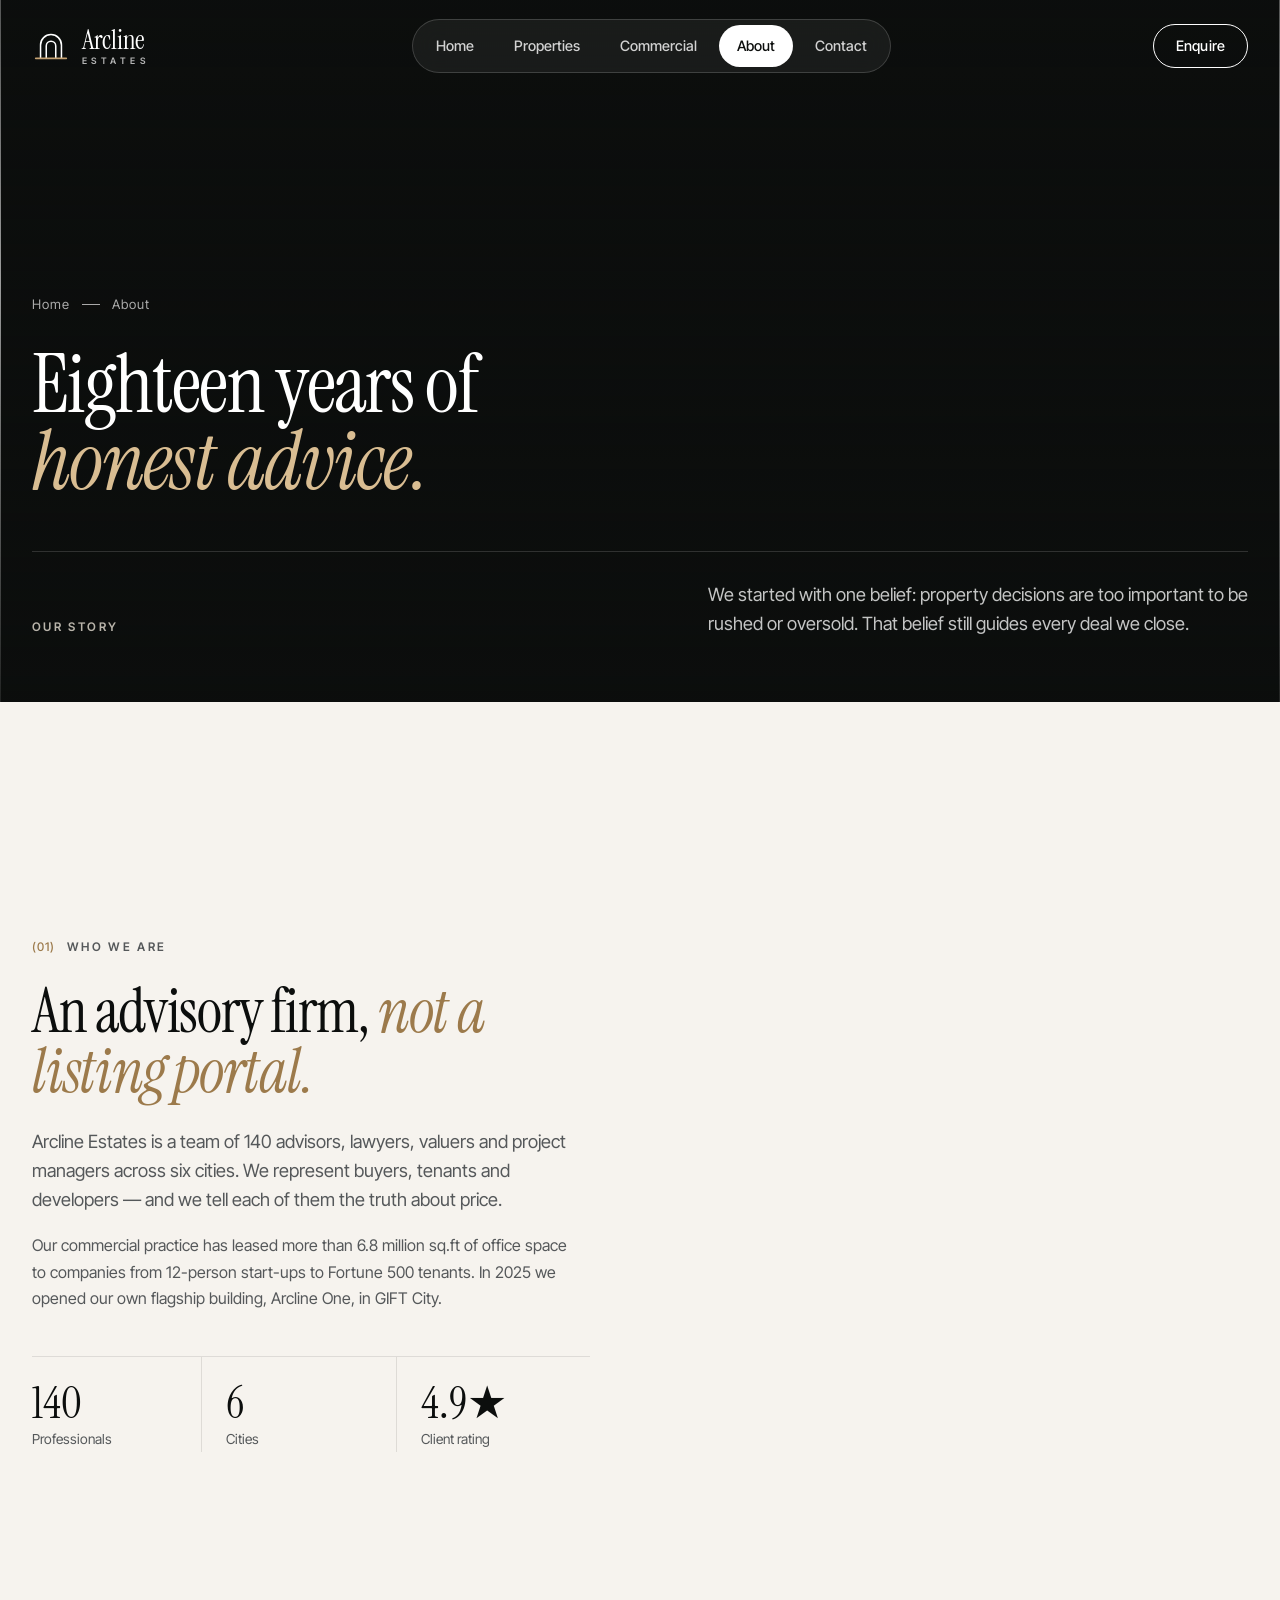
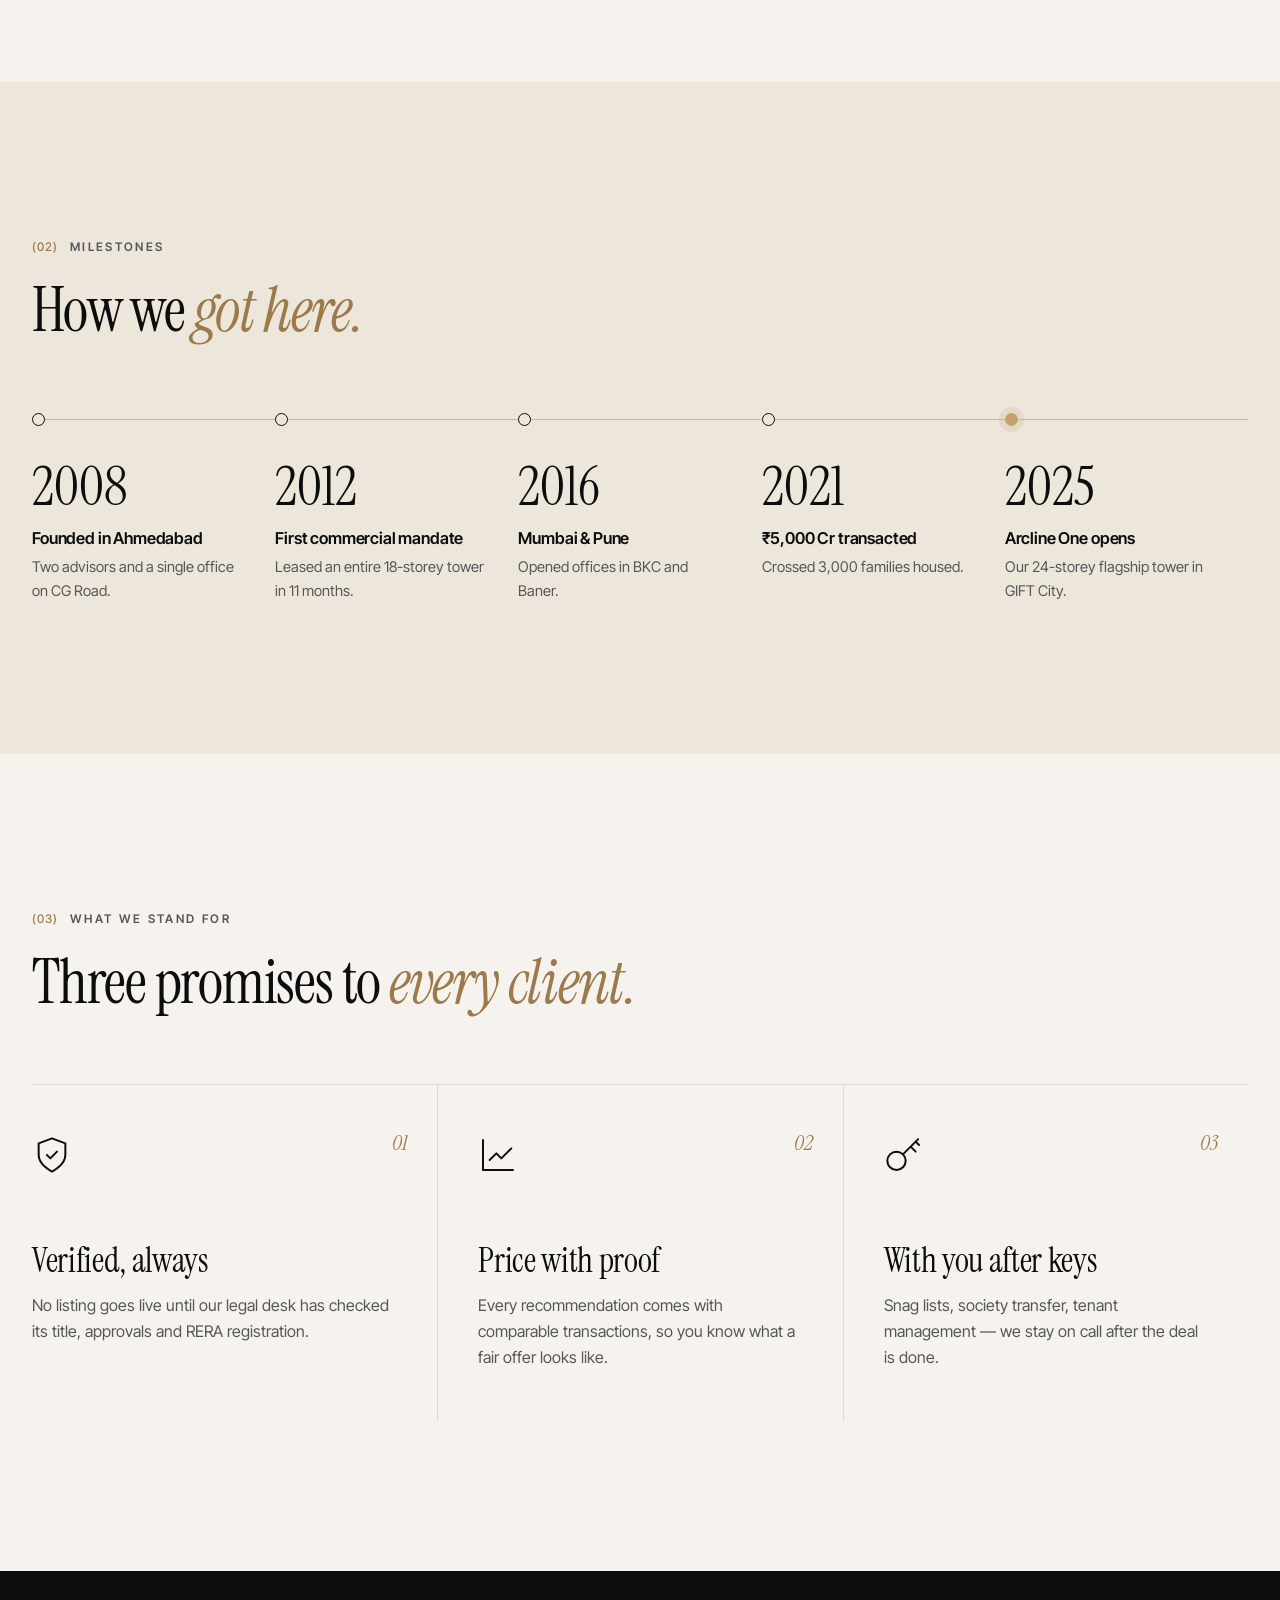
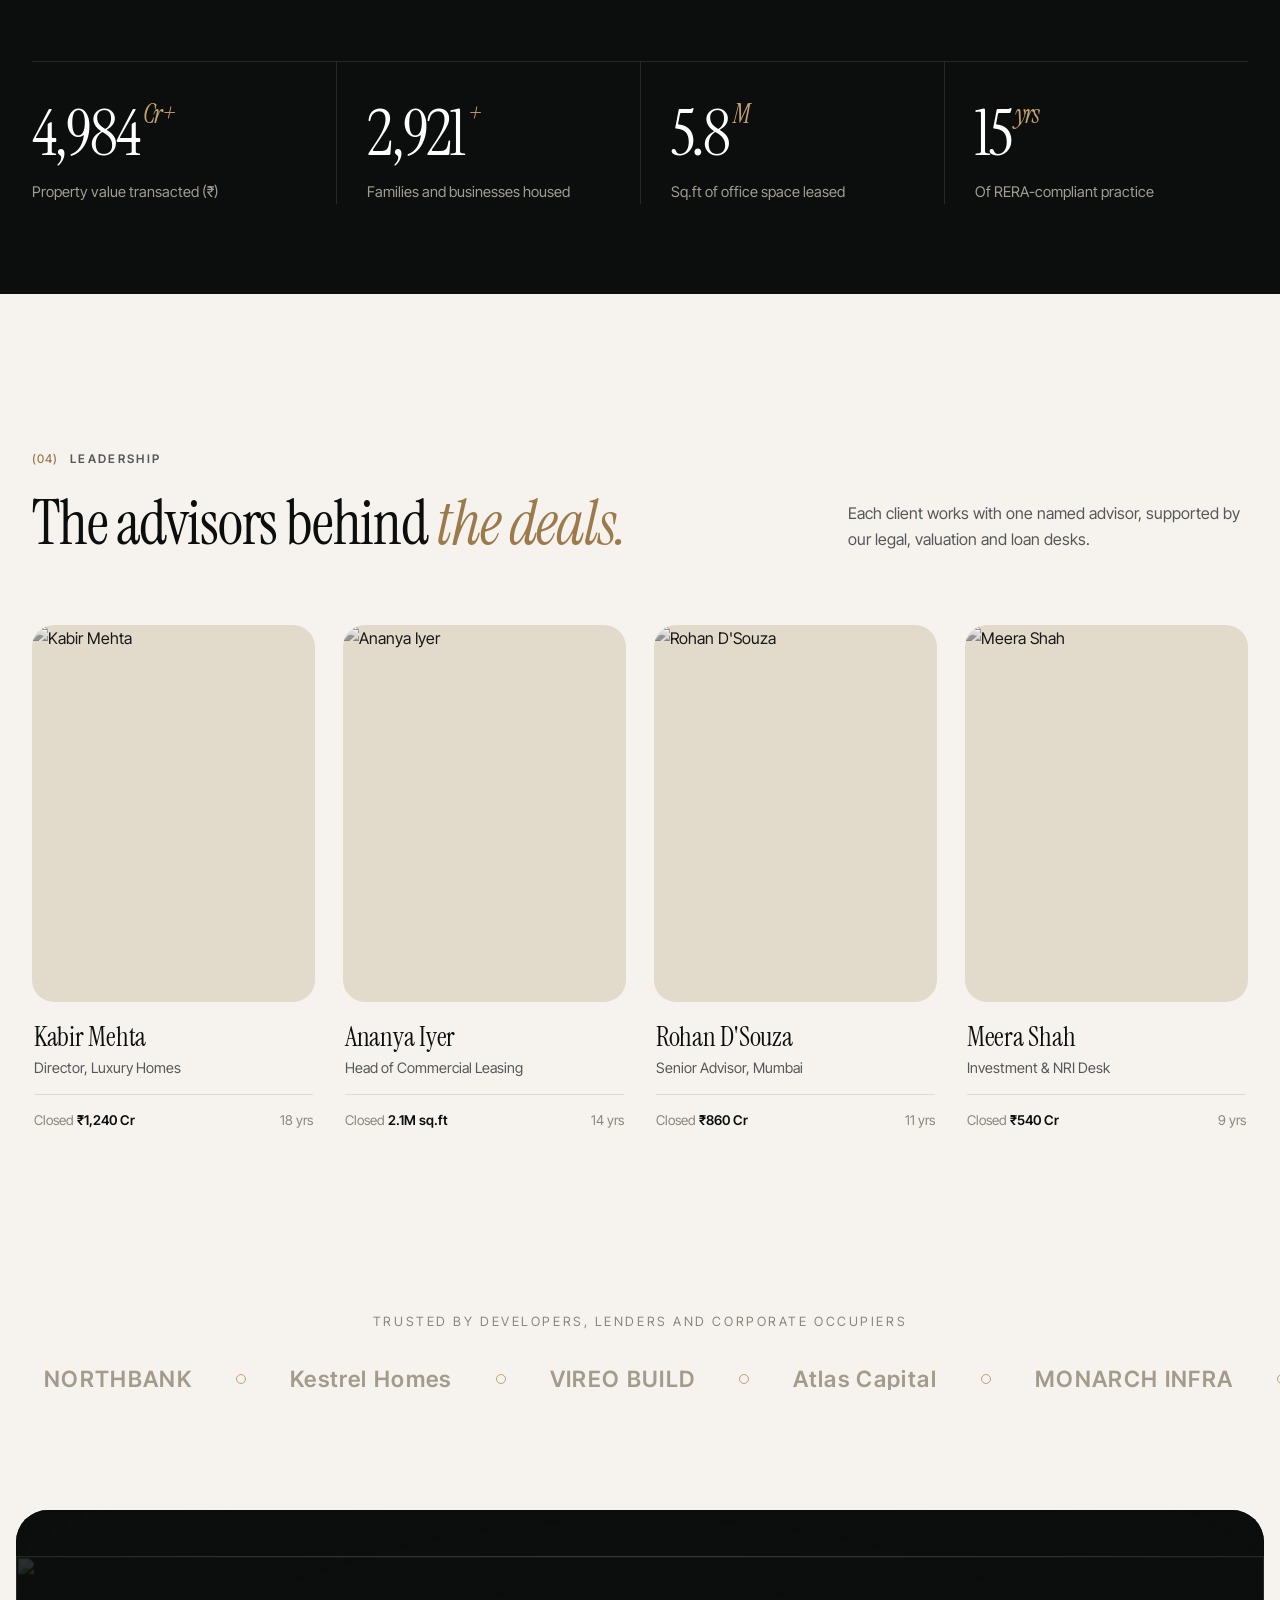
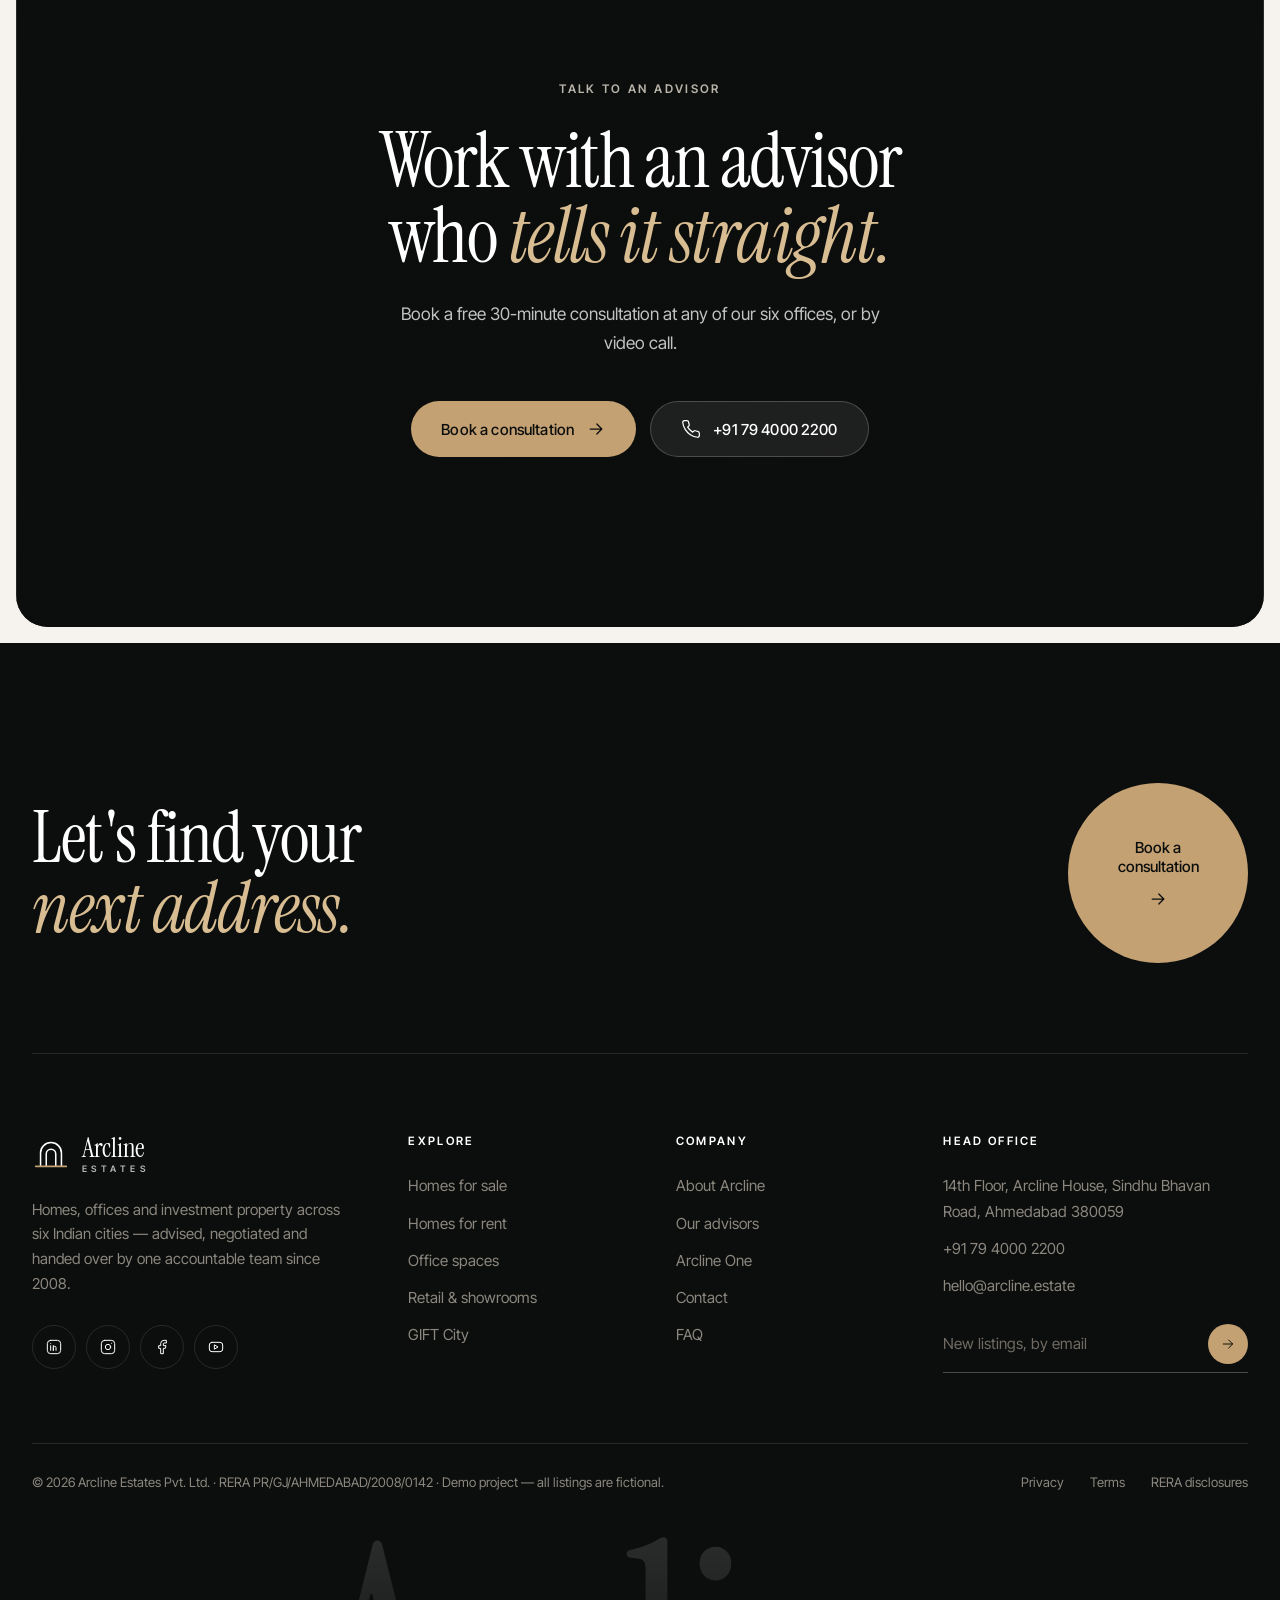
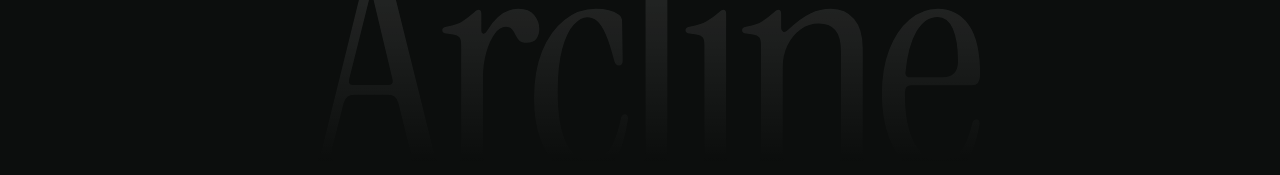
==== commit a02d377d: "Premium redesign: serif type, ink/ivory/gold palette, motion - Instrument Serif display + Inter Tigh" ====
--- a/about.html
+++ b/about.html
@@ -5,92 +5,88 @@
 <meta name="viewport" content="width=device-width, initial-scale=1.0">
 <title>About — Arcline Estates</title>
 <meta name="description" content="Arcline Estates has advised home buyers, investors and businesses across India since 2008.">
-<link rel="icon" href="data:image/svg+xml,%3Csvg xmlns='http://www.w3.org/2000/svg' viewBox='0 0 40 40'%3E%3Crect width='40' height='40' rx='10' fill='%2317352d'/%3E%3Cpath d='M9 31V18h6v13M17 31V9h6v22M25 31V14h6v17' fill='none' stroke='%23f3efe7' stroke-width='2.2'/%3E%3Cpath d='M6 31h28' stroke='%23e07a45' stroke-width='2.6'/%3E%3C/svg%3E">
+<meta name="theme-color" content="#0c0e0d">
+<link rel="icon" href="data:image/svg+xml,%3Csvg xmlns='http://www.w3.org/2000/svg' viewBox='0 0 40 40'%3E%3Crect width='40' height='40' rx='9' fill='%230c0e0d'/%3E%3Cpath d='M9 33V19a11 11 0 0 1 22 0v14M15 33V20a5 5 0 0 1 10 0v13' fill='none' stroke='%23f6f3ee' stroke-width='1.8'/%3E%3Cpath d='M4 33h32' stroke='%23c4a172' stroke-width='2.4'/%3E%3C/svg%3E">
+<script>try{if(sessionStorage.getItem('al'))document.documentElement.classList.add('seen');sessionStorage.setItem('al','1')}catch(e){}</script>
 <link rel="preconnect" href="https://fonts.googleapis.com">
 <link rel="preconnect" href="https://fonts.gstatic.com" crossorigin>
-<link href="https://fonts.googleapis.com/css2?family=Archivo:wght@600;700;800;900&family=Instrument+Serif:ital@0;1&family=Manrope:wght@400;500;600;700;800&display=swap" rel="stylesheet">
+<link href="https://fonts.googleapis.com/css2?family=Instrument+Serif:ital@0;1&family=Inter+Tight:wght@300;400;500;600;700&display=swap" rel="stylesheet">
 <link rel="stylesheet" href="css/style.css">
 </head>
 <body>
-<div class="strip">
-  <div class="wrap">
-    <div class="strip-l">
-      <span><svg class="i "><use href="#i-shield"/></svg>RERA Reg. PR/GJ/AHMEDABAD/2008/0142</span>
-      <span><svg class="i "><use href="#i-clock"/></svg>Mon – Sat · 9:30 am – 7:00 pm</span>
-    </div>
-    <div class="strip-r">
-      <a href="tel:+917940002200"><span><svg class="i "><use href="#i-phone"/></svg>+91 79 4000 2200</span></a>
-      <a href="mailto:hello@arcline.estate"><span><svg class="i "><use href="#i-mail"/></svg>hello@arcline.estate</span></a>
-    </div>
-  </div>
+<div class="loader" aria-hidden="true">
+  <div class="loader-in"><svg class="logo-mark" viewBox="0 0 40 40" aria-hidden="true"><path d="M9 33V19a11 11 0 0 1 22 0v14" fill="none" stroke="currentColor" stroke-width="1.6"/><path d="M15 33V20a5 5 0 0 1 10 0v13" fill="none" stroke="currentColor" stroke-width="1.6"/><path d="M4 33h32" stroke="#c4a172" stroke-width="2" stroke-linecap="round"/></svg><span>Arcline Estates</span></div>
+  <div class="loader-bar"><i></i></div>
 </div>
+<div class="cursor" aria-hidden="true"><span>View</span></div>
 <header class="header">
   <div class="wrap">
-    <a href="index.html" class="logo" aria-label="Arcline Estates home">
-  <svg class="logo-mark" viewBox="0 0 40 40" aria-hidden="true"><rect width="40" height="40" rx="10" fill="#17352d"/><path d="M9 31V18h6v13M17 31V9h6v22M25 31V14h6v17" fill="none" stroke="#f3efe7" stroke-width="2.2" stroke-linejoin="round"/><path d="M6 31h28" stroke="#e07a45" stroke-width="2.6" stroke-linecap="round"/></svg>
-  <span class="logo-text"><b>ARCLINE</b><small>ESTATES</small></span>
-</a>
+    <a href="index.html" class="logo" aria-label="Arcline Estates home"><svg class="logo-mark" viewBox="0 0 40 40" aria-hidden="true"><path d="M9 33V19a11 11 0 0 1 22 0v14" fill="none" stroke="currentColor" stroke-width="1.6"/><path d="M15 33V20a5 5 0 0 1 10 0v13" fill="none" stroke="currentColor" stroke-width="1.6"/><path d="M4 33h32" stroke="#c4a172" stroke-width="2" stroke-linecap="round"/></svg><span class="logo-text"><b>Arcline</b><small>Estates</small></span></a>
     <nav class="nav"><a href="index.html">Home</a><a href="properties.html">Properties</a><a href="commercial.html">Commercial</a><a href="about.html" class="active">About</a><a href="contact.html">Contact</a></nav>
     <div class="header-cta">
-      <a href="contact.html" class="btn btn-dark">Book a site visit <svg class="i "><use href="#i-arrow"/></svg></a>
-      <button class="burger" aria-label="Open menu"><svg class="i "><use href="#i-menu"/></svg></button>
+      <a href="tel:+917940002200" class="h-phone"><svg class="i i-sm"><use href="#i-phone"/></svg>+91 79 4000 2200</a>
+      <a href="contact.html" class="btn btn-line btn-sm">Enquire</a>
+      <button class="burger" aria-label="Open menu"><span></span><span></span></button>
     </div>
   </div>
 </header>
 <div class="mnav">
-  <div class="mnav-top"><a href="index.html" class="logo" aria-label="Arcline Estates home">
-  <svg class="logo-mark" viewBox="0 0 40 40" aria-hidden="true"><rect width="40" height="40" rx="10" fill="#17352d"/><path d="M9 31V18h6v13M17 31V9h6v22M25 31V14h6v17" fill="none" stroke="#f3efe7" stroke-width="2.2" stroke-linejoin="round"/><path d="M6 31h28" stroke="#e07a45" stroke-width="2.6" stroke-linecap="round"/></svg>
-  <span class="logo-text"><b>ARCLINE</b><small>ESTATES</small></span>
-</a><button class="mnav-close" aria-label="Close menu"><svg class="i "><use href="#i-close"/></svg></button></div>
-  <nav><a href="index.html">Home<svg class="i "><use href="#i-arrow"/></svg></a><a href="properties.html">Properties<svg class="i "><use href="#i-arrow"/></svg></a><a href="commercial.html">Commercial<svg class="i "><use href="#i-arrow"/></svg></a><a href="about.html" class="active">About<svg class="i "><use href="#i-arrow"/></svg></a><a href="contact.html">Contact<svg class="i "><use href="#i-arrow"/></svg></a></nav>
-  <div class="mnav-foot"><span>+91 79 4000 2200</span><span>hello@arcline.estate</span></div>
+  <div class="mnav-top"><a href="index.html" class="logo" aria-label="Arcline Estates home"><svg class="logo-mark" viewBox="0 0 40 40" aria-hidden="true"><path d="M9 33V19a11 11 0 0 1 22 0v14" fill="none" stroke="currentColor" stroke-width="1.6"/><path d="M15 33V20a5 5 0 0 1 10 0v13" fill="none" stroke="currentColor" stroke-width="1.6"/><path d="M4 33h32" stroke="#c4a172" stroke-width="2" stroke-linecap="round"/></svg><span class="logo-text"><b>Arcline</b><small>Estates</small></span></a><button class="mnav-close" aria-label="Close menu"><svg class="i "><use href="#i-close"/></svg></button></div>
+  <nav><a href="index.html"><small>01</small>Home</a><a href="properties.html"><small>02</small>Properties</a><a href="commercial.html"><small>03</small>Commercial</a><a href="about.html" class="active"><small>04</small>About</a><a href="contact.html"><small>05</small>Contact</a></nav>
+  <div class="mnav-foot"><a href="tel:+917940002200">+91 79 4000 2200</a><a href="mailto:hello@arcline.estate">hello@arcline.estate</a></div>
 </div>
 <section class="phero">
-  <div class="phero-bg"><img src="https://images.unsplash.com/photo-1556761175-5973dc0f32e7?auto=format&fit=crop&w=1600&q=75" alt=""></div>
-  <div class="wrap">
-    <div class="crumbs"><a href="index.html">Home</a><svg class="i "><use href="#i-chev"/></svg><span>About</span></div>
-    <span class="eyebrow">Our story</span>
-    <h1>Eighteen years of <em class="serif">honest advice.</em></h1>
-    <p class="lead">We started with one belief: property decisions are too important to be rushed or oversold. That belief still guides every deal we close.</p>
+  <div class="phero-bg"><img class="px" data-speed=".18" src="https://images.unsplash.com/photo-1556761175-5973dc0f32e7?auto=format&fit=crop&w=2000&q=80" alt=""></div>
+  <div class="wrap">
+    <div class="crumbs intro-fade"><a href="index.html">Home</a><i></i><span>About</span></div>
+    <h1 class="mask"><span>Eighteen years of<br><em class="serif">honest advice.</em></span></h1>
+    <div class="phero-foot intro-fade">
+      <span class="eyebrow">Our story</span>
+      <p class="lead">We started with one belief: property decisions are too important to be rushed or oversold. That belief still guides every deal we close.</p>
+    </div>
   </div>
 </section>
 <main>
 <section class="sec">
   <div class="wrap split">
     <div>
-      <span class="eyebrow rv">Who we are</span>
-      <h2 class="rv d1" style="margin-top:14px">An advisory firm, <em class="serif">not a listing portal.</em></h2>
-      <p class="lead rv d2" style="margin-top:18px">Arcline Estates is a team of 140 advisors, lawyers, valuers and project managers across six cities. We represent buyers, tenants and developers — and we tell each of them the truth about price.</p>
-      <p class="rv d3" style="margin-top:16px;color:var(--text-2)">Our commercial practice has leased more than 6.8 million sq.ft of office space to companies from 12-person start-ups to Fortune 500 tenants. In 2025 we opened our own flagship building, Arcline One, in GIFT City.</p>
-      <div class="checks" style="margin-bottom:0">
-        <div class="check rv"><div class="check-ic"><svg class="i "><use href="#i-users"/></svg></div><div><h4>140 professionals</h4><p>Advisors, legal, valuation and fit-out.</p></div></div>
-        <div class="check rv d1"><div class="check-ic"><svg class="i "><use href="#i-pin"/></svg></div><div><h4>6 cities</h4><p>Ahmedabad, Mumbai, Bengaluru, Pune, GIFT City, Goa.</p></div></div>
-      </div>
-    </div>
-    <div class="collage rv">
-      <img class="c1" src="https://images.unsplash.com/photo-1497366811353-6870744d04b2?auto=format&fit=crop&w=1100&q=75" alt="Arcline office interior" loading="lazy">
-      <img class="c2" src="https://images.unsplash.com/photo-1582407947304-fd86f028f716?auto=format&fit=crop&w=800&q=75" alt="Commercial towers" loading="lazy">
-      <div class="collage-badge"><b>4.9★</b><span>average rating from<br>1,100+ client reviews</span></div>
-    </div>
-  </div>
-</section>
-
-<section class="sec bg-bone">
-  <div class="wrap">
-    <div class="sec-head"><div class="rv"><span class="eyebrow">Milestones</span><h2>How we got here</h2></div></div>
-    <div class="timeline"><div class="tl rv d1"><div class="tl-dot"><svg class="i "><use href="#i-compass"/></svg></div><b>2008</b><h4>Founded in Ahmedabad</h4><p>Two advisors and a single office on CG Road.</p></div><div class="tl rv d2"><div class="tl-dot"><svg class="i "><use href="#i-tower"/></svg></div><b>2012</b><h4>First commercial mandate</h4><p>Leased an entire 18-storey tower in 11 months.</p></div><div class="tl rv d3"><div class="tl-dot"><svg class="i "><use href="#i-pin"/></svg></div><b>2016</b><h4>Mumbai &amp; Pune</h4><p>Opened offices in BKC and Baner.</p></div><div class="tl rv d4"><div class="tl-dot"><svg class="i "><use href="#i-chart"/></svg></div><b>2021</b><h4>₹5,000 Cr transacted</h4><p>Crossed 3,000 families housed.</p></div><div class="tl rv d1"><div class="tl-dot"><svg class="i "><use href="#i-award"/></svg></div><b>2025</b><h4>Arcline One opens</h4><p>Our 24-storey flagship tower in GIFT City.</p></div></div>
+      <span class="eyebrow rv"><b>01</b>Who we are</span>
+      <h2 class="rv d1">An advisory firm, <em class="serif">not a listing portal.</em></h2>
+      <p class="lead rv d2">Arcline Estates is a team of 140 advisors, lawyers, valuers and project managers across six cities. We represent buyers, tenants and developers — and we tell each of them the truth about price.</p>
+      <p class="rv d3 body-2">Our commercial practice has leased more than 6.8 million sq.ft of office space to companies from 12-person start-ups to Fortune 500 tenants. In 2025 we opened our own flagship building, Arcline One, in GIFT City.</p>
+      <div class="mini-facts rv d3">
+        <div><b>140</b><span>Professionals</span></div>
+        <div><b>6</b><span>Cities</span></div>
+        <div><b>4.9★</b><span>Client rating</span></div>
+      </div>
+    </div>
+    <div class="collage">
+      <div class="c1 ri"><img class="px" data-speed=".08" src="https://images.unsplash.com/photo-1497366811353-6870744d04b2?auto=format&fit=crop&w=1100&q=80" alt="Arcline office interior" loading="lazy"></div>
+      <div class="c2 ri"><img src="https://images.unsplash.com/photo-1582407947304-fd86f028f716?auto=format&fit=crop&w=800&q=80" alt="Commercial towers" loading="lazy"></div>
+    </div>
+  </div>
+</section>
+
+<section class="sec bg-sand">
+  <div class="wrap">
+    <div class="sec-head">
+      <div><span class="eyebrow rv"><b>02</b>Milestones</span><h2 class="rv d1">How we <em class="serif">got here.</em></h2></div>
+      
+    </div>
+    <div class="timeline"><div class="tl rv d1"><i class="tl-dot"></i><b>2008</b><h4>Founded in Ahmedabad</h4><p>Two advisors and a single office on CG Road.</p></div><div class="tl rv d2"><i class="tl-dot"></i><b>2012</b><h4>First commercial mandate</h4><p>Leased an entire 18-storey tower in 11 months.</p></div><div class="tl rv d3"><i class="tl-dot"></i><b>2016</b><h4>Mumbai &amp; Pune</h4><p>Opened offices in BKC and Baner.</p></div><div class="tl rv d4"><i class="tl-dot"></i><b>2021</b><h4>₹5,000 Cr transacted</h4><p>Crossed 3,000 families housed.</p></div><div class="tl rv d1"><i class="tl-dot"></i><b>2025</b><h4>Arcline One opens</h4><p>Our 24-storey flagship tower in GIFT City.</p></div></div>
   </div>
 </section>
 
 <section class="sec">
   <div class="wrap">
     <div class="sec-head">
-      <div class="rv"><span class="eyebrow">What we stand for</span><h2>Three promises to <em class="serif">every client.</em></h2></div>
+      <div><span class="eyebrow rv"><b>03</b>What we stand for</span><h2 class="rv d1">Three promises to <em class="serif">every client.</em></h2></div>
+      
     </div>
     <div class="values">
-      <div class="value rv"><span class="value-no">01</span><div class="cat-ic"><svg class="i i-lg"><use href="#i-shield"/></svg></div><h3>Verified, always</h3><p>No listing goes live until our legal desk has checked its title, approvals and RERA registration.</p></div>
-      <div class="value rv d1"><span class="value-no">02</span><div class="cat-ic"><svg class="i i-lg"><use href="#i-chart"/></svg></div><h3>Price with proof</h3><p>Every recommendation comes with comparable transactions, so you know what a fair offer looks like.</p></div>
-      <div class="value rv d2"><span class="value-no">03</span><div class="cat-ic"><svg class="i i-lg"><use href="#i-key"/></svg></div><h3>With you after keys</h3><p>Snag lists, society transfer, tenant management — we stay on call after the deal is done.</p></div>
+      <div class="value rv"><span class="value-no">01</span><svg class="i i-lg"><use href="#i-shield"/></svg><h3>Verified, always</h3><p>No listing goes live until our legal desk has checked its title, approvals and RERA registration.</p></div>
+      <div class="value rv d1"><span class="value-no">02</span><svg class="i i-lg"><use href="#i-chart"/></svg><h3>Price with proof</h3><p>Every recommendation comes with comparable transactions, so you know what a fair offer looks like.</p></div>
+      <div class="value rv d2"><span class="value-no">03</span><svg class="i i-lg"><use href="#i-key"/></svg><h3>With you after keys</h3><p>Snag lists, society transfer, tenant management — we stay on call after the deal is done.</p></div>
     </div>
   </div>
 </section>
@@ -109,72 +105,65 @@
 <section class="sec" id="team">
   <div class="wrap">
     <div class="sec-head">
-      <div class="rv"><span class="eyebrow">Leadership</span><h2>The advisors behind <em class="serif">the deals.</em></h2></div>
-      <p class="rv d1">Each client works with one named advisor, supported by our legal, valuation and loan desks.</p>
+      <div><span class="eyebrow rv"><b>04</b>Leadership</span><h2 class="rv d1">The advisors behind <em class="serif">the deals.</em></h2></div>
+      <p class="rv d2">Each client works with one named advisor, supported by our legal, valuation and loan desks.</p>
     </div>
     <div class="agents">
       <article class="agent rv d1">
-        <div class="agent-img"><img src="https://images.unsplash.com/photo-1500648767791-00dcc994a43e?auto=format&fit=crop&w=600&q=75" alt="Kabir Mehta" loading="lazy">
-          <div class="agent-social"><a href="tel:+917940002200" aria-label="Call"><svg class="i i-sm"><use href="#i-phone"/></svg></a><a href="mailto:hello@arcline.estate" aria-label="Email"><svg class="i i-sm"><use href="#i-mail"/></svg></a><a href="#" aria-label="LinkedIn"><svg class="i i-sm"><use href="#i-in"/></svg></a></div>
-        </div>
-        <div class="agent-body"><h3>Kabir Mehta</h3><p>Director, Luxury Homes</p><small><span>Closed <b>₹1,240 Cr</b></span><span><b>18 yrs</b></span></small></div>
+        <div class="agent-img"><img src="https://images.unsplash.com/photo-1500648767791-00dcc994a43e?auto=format&fit=crop&w=700&q=80" alt="Kabir Mehta" loading="lazy">
+          <div class="agent-social"><a href="tel:+917940002200" aria-label="Call"><svg class="i i-sm"><use href="#i-phone"/></svg></a><a href="mailto:hello@arcline.estate" aria-label="Email"><svg class="i i-sm"><use href="#i-mail"/></svg></a><a href="#" aria-label="LinkedIn"><svg class="i i-sm"><use href="#i-in"/></svg></a></div>
+        </div>
+        <div class="agent-body"><h3>Kabir Mehta</h3><p>Director, Luxury Homes</p><small><span>Closed <b>₹1,240 Cr</b></span><span>18 yrs</span></small></div>
       </article>
       <article class="agent rv d2">
-        <div class="agent-img"><img src="https://images.unsplash.com/photo-1494790108377-be9c29b29330?auto=format&fit=crop&w=600&q=75" alt="Ananya Iyer" loading="lazy">
-          <div class="agent-social"><a href="tel:+917940002200" aria-label="Call"><svg class="i i-sm"><use href="#i-phone"/></svg></a><a href="mailto:hello@arcline.estate" aria-label="Email"><svg class="i i-sm"><use href="#i-mail"/></svg></a><a href="#" aria-label="LinkedIn"><svg class="i i-sm"><use href="#i-in"/></svg></a></div>
-        </div>
-        <div class="agent-body"><h3>Ananya Iyer</h3><p>Head of Commercial Leasing</p><small><span>Closed <b>2.1 M sq.ft</b></span><span><b>14 yrs</b></span></small></div>
+        <div class="agent-img"><img src="https://images.unsplash.com/photo-1494790108377-be9c29b29330?auto=format&fit=crop&w=700&q=80" alt="Ananya Iyer" loading="lazy">
+          <div class="agent-social"><a href="tel:+917940002200" aria-label="Call"><svg class="i i-sm"><use href="#i-phone"/></svg></a><a href="mailto:hello@arcline.estate" aria-label="Email"><svg class="i i-sm"><use href="#i-mail"/></svg></a><a href="#" aria-label="LinkedIn"><svg class="i i-sm"><use href="#i-in"/></svg></a></div>
+        </div>
+        <div class="agent-body"><h3>Ananya Iyer</h3><p>Head of Commercial Leasing</p><small><span>Closed <b>2.1M sq.ft</b></span><span>14 yrs</span></small></div>
       </article>
       <article class="agent rv d3">
-        <div class="agent-img"><img src="https://images.unsplash.com/photo-1507003211169-0a1dd7228f2d?auto=format&fit=crop&w=600&q=75" alt="Rohan D'Souza" loading="lazy">
-          <div class="agent-social"><a href="tel:+917940002200" aria-label="Call"><svg class="i i-sm"><use href="#i-phone"/></svg></a><a href="mailto:hello@arcline.estate" aria-label="Email"><svg class="i i-sm"><use href="#i-mail"/></svg></a><a href="#" aria-label="LinkedIn"><svg class="i i-sm"><use href="#i-in"/></svg></a></div>
-        </div>
-        <div class="agent-body"><h3>Rohan D'Souza</h3><p>Senior Advisor, Mumbai</p><small><span>Closed <b>₹860 Cr</b></span><span><b>11 yrs</b></span></small></div>
+        <div class="agent-img"><img src="https://images.unsplash.com/photo-1507003211169-0a1dd7228f2d?auto=format&fit=crop&w=700&q=80" alt="Rohan D'Souza" loading="lazy">
+          <div class="agent-social"><a href="tel:+917940002200" aria-label="Call"><svg class="i i-sm"><use href="#i-phone"/></svg></a><a href="mailto:hello@arcline.estate" aria-label="Email"><svg class="i i-sm"><use href="#i-mail"/></svg></a><a href="#" aria-label="LinkedIn"><svg class="i i-sm"><use href="#i-in"/></svg></a></div>
+        </div>
+        <div class="agent-body"><h3>Rohan D'Souza</h3><p>Senior Advisor, Mumbai</p><small><span>Closed <b>₹860 Cr</b></span><span>11 yrs</span></small></div>
       </article>
       <article class="agent rv d4">
-        <div class="agent-img"><img src="https://images.unsplash.com/photo-1438761681033-6461ffad8d80?auto=format&fit=crop&w=600&q=75" alt="Meera Shah" loading="lazy">
-          <div class="agent-social"><a href="tel:+917940002200" aria-label="Call"><svg class="i i-sm"><use href="#i-phone"/></svg></a><a href="mailto:hello@arcline.estate" aria-label="Email"><svg class="i i-sm"><use href="#i-mail"/></svg></a><a href="#" aria-label="LinkedIn"><svg class="i i-sm"><use href="#i-in"/></svg></a></div>
-        </div>
-        <div class="agent-body"><h3>Meera Shah</h3><p>Investment & NRI Desk</p><small><span>Closed <b>₹540 Cr</b></span><span><b>9 yrs</b></span></small></div>
-      </article>
-    </div>
-  </div>
-</section>
-
-<section class="sec-sm">
-  <div class="wrap">
-    <p class="center rv" style="color:var(--muted);font-weight:600;margin-bottom:24px">Trusted by developers, lenders and corporate occupiers</p>
-    <div class="logos rv">
-      <span><svg class="i "><use href="#i-tower"/></svg>NORTHBANK</span><span><svg class="i "><use href="#i-villa"/></svg>Kestrel Homes</span><span><svg class="i "><use href="#i-layers"/></svg>VIREO BUILD</span><span><svg class="i "><use href="#i-chart"/></svg>Atlas Capital</span><span><svg class="i "><use href="#i-apartment"/></svg>MONARCH INFRA</span>
-    </div>
-  </div>
-</section>
-
-<section class="sec-sm">
-  <div class="wrap">
-    <div class="cta rv">
-      <div class="cta-bg"><img src="https://images.unsplash.com/photo-1480714378408-67cf0d13bc1b?auto=format&fit=crop&w=1600&q=75" alt="" loading="lazy"></div>
-      <div>
-        <span class="eyebrow">Talk to an advisor</span>
-        <h2 style="margin-top:14px">Work with an advisor who tells it straight.</h2>
-        <p>Book a free 30-minute consultation at any of our six offices, or by video call.</p>
-      </div>
-      <div class="cta-actions">
-        <a href="contact.html" class="btn btn-copper">Book a consultation <svg class="i "><use href="#i-arrow"/></svg></a>
-        <a href="tel:+917940002200" class="btn btn-ghost"><svg class="i "><use href="#i-phone"/></svg> Call us</a>
-      </div>
+        <div class="agent-img"><img src="https://images.unsplash.com/photo-1438761681033-6461ffad8d80?auto=format&fit=crop&w=700&q=80" alt="Meera Shah" loading="lazy">
+          <div class="agent-social"><a href="tel:+917940002200" aria-label="Call"><svg class="i i-sm"><use href="#i-phone"/></svg></a><a href="mailto:hello@arcline.estate" aria-label="Email"><svg class="i i-sm"><use href="#i-mail"/></svg></a><a href="#" aria-label="LinkedIn"><svg class="i i-sm"><use href="#i-in"/></svg></a></div>
+        </div>
+        <div class="agent-body"><h3>Meera Shah</h3><p>Investment &amp; NRI Desk</p><small><span>Closed <b>₹540 Cr</b></span><span>9 yrs</span></small></div>
+      </article>
+    </div>
+  </div>
+</section>
+
+<section class="partners">
+  <p class="center">Trusted by developers, lenders and corporate occupiers</p>
+  <div class="marquee marquee-sm" aria-hidden="true"><div class="mq-track"><div><span>NORTHBANK</span><i></i><span>Kestrel Homes</span><i></i><span>VIREO BUILD</span><i></i><span>Atlas Capital</span><i></i><span>MONARCH INFRA</span><i></i><span>Halden Trust</span><i></i></div><div><span>NORTHBANK</span><i></i><span>Kestrel Homes</span><i></i><span>VIREO BUILD</span><i></i><span>Atlas Capital</span><i></i><span>MONARCH INFRA</span><i></i><span>Halden Trust</span><i></i></div></div></div>
+</section>
+
+<section class="cta">
+  <div class="cta-img"><img class="px" data-speed=".15" src="https://images.unsplash.com/photo-1600585154340-be6161a56a0c?auto=format&fit=crop&w=2000&q=80" alt="" loading="lazy"></div>
+  <div class="wrap cta-in">
+    <span class="eyebrow rv">Talk to an advisor</span>
+    <h2 class="rv d1">Work with an advisor<br>who <em class="serif">tells it straight.</em></h2>
+    <p class="rv d2">Book a free 30-minute consultation at any of our six offices, or by video call.</p>
+    <div class="cta-actions rv d3">
+      <a href="contact.html" class="btn btn-gold">Book a consultation <svg class="i "><use href="#i-arrow"/></svg></a>
+      <a href="tel:+917940002200" class="btn btn-glass"><svg class="i "><use href="#i-phone"/></svg> +91 79 4000 2200</a>
     </div>
   </div>
 </section>
 </main>
 <footer class="footer">
   <div class="wrap">
+    <div class="foot-top">
+      <h2 class="rv">Let's find your<br><em class="serif">next address.</em></h2>
+      <a href="contact.html" class="round-btn rv d1"><span>Book a<br>consultation</span><svg class="i "><use href="#i-arrow"/></svg></a>
+    </div>
     <div class="foot-grid">
       <div class="foot-about">
-        <a href="index.html" class="logo" aria-label="Arcline Estates home">
-  <svg class="logo-mark" viewBox="0 0 40 40" aria-hidden="true"><rect width="40" height="40" rx="10" fill="#17352d"/><path d="M9 31V18h6v13M17 31V9h6v22M25 31V14h6v17" fill="none" stroke="#f3efe7" stroke-width="2.2" stroke-linejoin="round"/><path d="M6 31h28" stroke="#e07a45" stroke-width="2.6" stroke-linecap="round"/></svg>
-  <span class="logo-text"><b>ARCLINE</b><small>ESTATES</small></span>
-</a>
+        <a href="index.html" class="logo" aria-label="Arcline Estates home"><svg class="logo-mark" viewBox="0 0 40 40" aria-hidden="true"><path d="M9 33V19a11 11 0 0 1 22 0v14" fill="none" stroke="currentColor" stroke-width="1.6"/><path d="M15 33V20a5 5 0 0 1 10 0v13" fill="none" stroke="currentColor" stroke-width="1.6"/><path d="M4 33h32" stroke="#c4a172" stroke-width="2" stroke-linecap="round"/></svg><span class="logo-text"><b>Arcline</b><small>Estates</small></span></a>
         <p>Homes, offices and investment property across six Indian cities — advised, negotiated and handed over by one accountable team since 2008.</p>
         <div class="foot-social">
           <a href="#" aria-label="LinkedIn"><svg class="i i-sm"><use href="#i-in"/></svg></a>
@@ -204,22 +193,23 @@
         </ul>
       </div>
       <div>
-        <h4>Head Office</h4>
+        <h4>Head office</h4>
         <ul class="foot-contact">
-          <li><svg class="i "><use href="#i-pin"/></svg><span>14th Floor, Arcline House, Sindhu Bhavan Road, Ahmedabad 380059</span></li>
-          <li><svg class="i "><use href="#i-phone"/></svg><a href="tel:+917940002200">+91 79 4000 2200</a></li>
-          <li><svg class="i "><use href="#i-mail"/></svg><a href="mailto:hello@arcline.estate">hello@arcline.estate</a></li>
+          <li>14th Floor, Arcline House, Sindhu Bhavan Road, Ahmedabad 380059</li>
+          <li><a href="tel:+917940002200">+91 79 4000 2200</a></li>
+          <li><a href="mailto:hello@arcline.estate">hello@arcline.estate</a></li>
         </ul>
-        <form class="news"><input type="email" placeholder="Get new listings by email" aria-label="Email address"><button aria-label="Subscribe"><svg class="i i-sm"><use href="#i-arrow"/></svg></button></form>
+        <form class="news"><input type="email" placeholder="New listings, by email" aria-label="Email address"><button aria-label="Subscribe"><svg class="i i-sm"><use href="#i-arrow"/></svg></button></form>
       </div>
     </div>
     <div class="foot-bottom">
-      <span>© <span id="year">2026</span> Arcline Estates Pvt. Ltd. Demo project — all listings are fictional.</span>
+      <span>© <span id="year">2026</span> Arcline Estates Pvt. Ltd. · RERA PR/GJ/AHMEDABAD/2008/0142 · Demo project — all listings are fictional.</span>
       <div><a href="#">Privacy</a><a href="#">Terms</a><a href="#">RERA disclosures</a></div>
     </div>
   </div>
-  <div class="foot-word">ARCLINE</div>
+  <div class="foot-word" aria-hidden="true">Arcline</div>
 </footer>
+<script src="https://unpkg.com/lenis@1.1.13/dist/lenis.min.js"></script>
 <script src="js/script.js"></script>
 </body>
 </html>
--- a/css/style.css
+++ b/css/style.css
@@ -1,50 +1,58 @@
 /* ============================================================
-   ARCLINE ESTATES — Design System
-   Forest / bone / copper. Archivo for display, Manrope for text.
+   ARCLINE ESTATES — Design System v2
+   Ink / ivory / champagne gold. Instrument Serif display,
+   Inter Tight for text and interface.
    ============================================================ */
 
 :root {
-  --ink: #0e1311;
-  --ink-2: #1a211e;
-  --forest: #17352d;
-  --forest-2: #21483d;
-  --forest-3: #2e5e50;
-  --sage: #9db8a8;
-  --bone: #f3efe7;
-  --bone-2: #e9e3d7;
-  --paper: #fbf9f5;
+  --ink: #0c0e0d;
+  --ink-2: #141716;
+  --ink-3: #1d2120;
+  --forest: #17241f;
+  --ivory: #f6f3ee;
+  --sand: #ece6db;
+  --sand-2: #e2dacb;
   --white: #ffffff;
-  --copper: #c8622f;
-  --copper-2: #e07a45;
-  --copper-soft: #c8622f14;
-  --text: #1c2420;
-  --text-2: #4a5550;
-  --muted: #7a847f;
-  --line: #ddd6c8;
-  --line-dark: #ffffff1f;
-
-  --f-display: 'Archivo', 'Arial Narrow', sans-serif;
-  --f-body: 'Manrope', system-ui, -apple-system, sans-serif;
-  --f-accent: 'Instrument Serif', Georgia, serif;
-
-  --wrap: 1280px;
-  --r-sm: 6px;
-  --r: 12px;
+  --gold: #c4a172;
+  --gold-2: #d9bd92;
+  --gold-deep: #9c7a4b;
+  --sage: #93ab9e;
+  --text: #1b1e1c;
+  --text-2: #55585a;
+  --muted: #8a867e;
+  --line: #0c0e0d1a;
+  --line-2: #0c0e0d0f;
+  --line-dark: #ffffff1c;
+
+  --f-display: 'Instrument Serif', 'Times New Roman', serif;
+  --f-body: 'Inter Tight', 'Helvetica Neue', system-ui, sans-serif;
+
+  --wrap: 1360px;
+  --gutter: 40px;
+  --r-sm: 8px;
+  --r: 14px;
   --r-lg: 22px;
-  --sh-1: 0 1px 2px #0e13110d, 0 2px 6px #0e13110a;
-  --sh-2: 0 12px 32px #0e131114, 0 3px 10px #0e13110d;
-  --sh-3: 0 30px 70px #0e131126, 0 10px 24px #0e131114;
-  --ease: cubic-bezier(.2, .8, .2, 1);
-}
+  --sh-1: 0 1px 2px #0c0e0d0d, 0 4px 14px #0c0e0d0a;
+  --sh-2: 0 20px 50px #0c0e0d1a, 0 4px 14px #0c0e0d0d;
+  --sh-3: 0 40px 90px #0c0e0d33;
+  --ease: cubic-bezier(.16, 1, .3, 1);
+  --ease-io: cubic-bezier(.76, 0, .24, 1);
+  --intro: 1.25s;
+}
+html.seen { --intro: .15s; }
 
 *, *::before, *::after { box-sizing: border-box; margin: 0; padding: 0; }
-html { scroll-behavior: smooth; }
+html { -webkit-text-size-adjust: 100%; }
+html:not(.lenis) { scroll-behavior: smooth; }
+html.lenis, html.lenis body { height: auto; }
+.lenis.lenis-smooth { scroll-behavior: auto !important; }
+.lenis.lenis-stopped { overflow: hidden; }
 body {
   font-family: var(--f-body);
   font-size: 16px;
   line-height: 1.65;
   color: var(--text);
-  background: var(--paper);
+  background: var(--ivory);
   -webkit-font-smoothing: antialiased;
   overflow-x: hidden;
 }
@@ -52,585 +60,798 @@
 a { color: inherit; text-decoration: none; }
 button, input, select, textarea { font: inherit; color: inherit; }
 button { cursor: pointer; border: 0; background: none; }
-ul { list-style: none; }
-
-.wrap { width: 100%; max-width: var(--wrap); margin: 0 auto; padding: 0 28px; }
-.i { width: 20px; height: 20px; flex: none; stroke: currentColor; fill: none; stroke-width: 1.7; stroke-linecap: round; stroke-linejoin: round; }
+ul, ol { list-style: none; }
+::selection { background: var(--gold); color: var(--ink); }
+
+.wrap { width: 100%; max-width: var(--wrap); margin: 0 auto; padding: 0 var(--gutter); }
+.i { width: 20px; height: 20px; flex: none; stroke: currentColor; fill: none; stroke-width: 1.5; stroke-linecap: round; stroke-linejoin: round; }
 .i-sm { width: 16px; height: 16px; }
-.i-lg { width: 28px; height: 28px; }
+.i-lg { width: 30px; height: 30px; stroke-width: 1.2; }
+.i.flip { transform: scaleX(-1); }
 
 /* ---------- Type ---------- */
-h1, h2, h3, h4 { font-family: var(--f-display); font-weight: 800; line-height: 1.04; letter-spacing: -0.025em; color: var(--ink); }
-h1 { font-size: clamp(2.6rem, 6vw, 5.2rem); }
-h2 { font-size: clamp(2rem, 4vw, 3.3rem); }
-h3 { font-size: 1.35rem; letter-spacing: -0.015em; }
-em.serif, .serif { font-family: var(--f-accent); font-style: italic; font-weight: 400; letter-spacing: -0.01em; }
-.lead { font-size: 1.12rem; color: var(--text-2); max-width: 560px; }
+h1, h2, h3 { font-family: var(--f-display); font-weight: 400; line-height: 1; letter-spacing: -0.02em; color: var(--ink); }
+h1 { font-size: clamp(3.2rem, 7vw, 7.4rem); line-height: .94; }
+h2 { font-size: clamp(2.6rem, 4.8vw, 4.6rem); line-height: .98; }
+h3 { font-size: 1.7rem; line-height: 1.1; letter-spacing: -0.01em; }
+h4 { font-family: var(--f-body); font-weight: 600; font-size: 1.02rem; letter-spacing: -0.01em; color: var(--ink); line-height: 1.3; }
+em.serif, .serif { font-family: var(--f-display); font-style: italic; font-weight: 400; color: var(--gold-deep); }
+.on-dark em.serif, .hero em.serif, .phero em.serif, .cta em.serif, .footer em.serif { color: var(--gold-2); }
+.lead { font-size: 1.14rem; line-height: 1.6; color: var(--text-2); max-width: 540px; font-weight: 400; }
+.body-2 { color: var(--text-2); margin-top: 18px; max-width: 540px; }
 
 .eyebrow {
-  display: inline-flex; align-items: center; gap: 10px;
-  font-family: var(--f-display); font-size: .78rem; font-weight: 700;
-  letter-spacing: .18em; text-transform: uppercase; color: var(--copper);
-}
-.eyebrow::before { content: ''; width: 26px; height: 2px; background: currentColor; }
-.on-dark .eyebrow { color: var(--copper-2); }
-
-.sec { padding: 120px 0; }
-.sec-sm { padding: 80px 0; }
-.sec-head { display: flex; justify-content: space-between; align-items: flex-end; gap: 40px; margin-bottom: 56px; flex-wrap: wrap; }
-.sec-head h2 { margin-top: 14px; max-width: 640px; }
-.sec-head p { max-width: 420px; color: var(--text-2); }
+  display: inline-flex; align-items: center; gap: 12px;
+  font-size: .74rem; font-weight: 600; letter-spacing: .2em; text-transform: uppercase; color: var(--text-2);
+}
+.eyebrow b { font-weight: 500; color: var(--gold-deep); letter-spacing: .08em; }
+.eyebrow b::before { content: '('; }
+.eyebrow b::after { content: ')'; }
+.on-dark .eyebrow, .cta .eyebrow, .phero .eyebrow { color: #b9b4aa; }
+.on-dark .eyebrow b { color: var(--gold); }
+
+.sec { padding: 150px 0; }
+.sec-sm { padding: 90px 0; }
+.sec-head { display: flex; justify-content: space-between; align-items: flex-end; gap: 40px; margin-bottom: 72px; flex-wrap: wrap; }
+.sec-head h2 { margin-top: 22px; max-width: 760px; }
+.sec-head > p { max-width: 400px; color: var(--text-2); }
 .center { text-align: center; }
-.center .sec-head, .sec-head.center { flex-direction: column; align-items: center; text-align: center; }
-
-.on-dark { background: var(--forest); color: #dfe7e2; }
+
+.on-dark { background: var(--ink); color: #c9c6bf; }
 .on-dark h1, .on-dark h2, .on-dark h3, .on-dark h4 { color: var(--white); }
-.on-dark .lead, .on-dark .sec-head p { color: #b9c7bf; }
-.bg-bone { background: var(--bone); }
+.on-dark .lead, .on-dark .sec-head > p { color: #a19d95; }
+.bg-sand { background: var(--sand); }
 
 /* ---------- Buttons ---------- */
 .btn {
-  display: inline-flex; align-items: center; justify-content: center; gap: 10px;
-  height: 52px; padding: 0 26px; border-radius: 100px;
-  font-family: var(--f-display); font-weight: 700; font-size: .92rem; letter-spacing: .02em;
-  transition: background .3s var(--ease), color .3s var(--ease), transform .3s var(--ease), box-shadow .3s var(--ease);
-  white-space: nowrap;
-}
-.btn .i { transition: transform .3s var(--ease); }
+  position: relative; display: inline-flex; align-items: center; justify-content: center; gap: 12px;
+  height: 56px; padding: 0 30px; border-radius: 100px; overflow: hidden; isolation: isolate;
+  font-weight: 500; font-size: .95rem; letter-spacing: .01em; white-space: nowrap;
+  transition: color .45s var(--ease), border-color .45s var(--ease), box-shadow .45s var(--ease);
+}
+.btn::before { content: ''; position: absolute; inset: 0; z-index: -1; border-radius: inherit; transform: translateY(101%); transition: transform .55s var(--ease); }
+.btn:hover::before { transform: none; }
+.btn .i { transition: transform .45s var(--ease); }
 .btn:hover .i { transform: translateX(4px); }
-.btn-copper { background: var(--copper); color: var(--white); }
-.btn-copper:hover { background: var(--copper-2); box-shadow: 0 10px 24px #c8622f40; }
-.btn-dark { background: var(--ink); color: var(--white); }
-.btn-dark:hover { background: var(--forest-2); }
-.btn-ghost { border: 1.5px solid currentColor; }
-.btn-ghost:hover { background: var(--ink); color: var(--white); border-color: var(--ink); }
-.on-dark .btn-ghost:hover, .hero .btn-ghost:hover { background: var(--white); color: var(--ink); border-color: var(--white); }
-.link-arrow { display: inline-flex; align-items: center; gap: 8px; font-family: var(--f-display); font-weight: 700; font-size: .92rem; border-bottom: 1.5px solid currentColor; padding-bottom: 3px; }
+.btn-sm { height: 44px; padding: 0 22px; font-size: .9rem; }
+.btn-gold { background: var(--gold); color: var(--ink); }
+.btn-gold::before { background: var(--white); }
+.btn-gold:hover { box-shadow: 0 14px 34px #c4a17240; }
+.btn-dark, .btn-copper { background: var(--ink); color: var(--white); }
+.btn-dark::before, .btn-copper::before { background: var(--gold); }
+.btn-dark:hover, .btn-copper:hover { color: var(--ink); }
+.btn-line { border: 1px solid currentColor; }
+.btn-line::before { background: currentColor; }
+.btn-line:hover { color: var(--ink); }
+.btn-line-dark, .btn-ghost { border: 1px solid var(--line); color: var(--ink); background: transparent; }
+.btn-line-dark::before, .btn-ghost::before { background: var(--ink); }
+.btn-line-dark:hover, .btn-ghost:hover { color: var(--white); border-color: var(--ink); }
+.btn-glass { background: #ffffff14; color: var(--white); border: 1px solid #ffffff33; backdrop-filter: blur(10px); }
+.btn-glass::before { background: var(--white); }
+.btn-glass:hover { color: var(--ink); }
+
+.link-arrow { display: inline-flex; align-items: center; gap: 10px; font-weight: 500; font-size: .95rem; position: relative; padding-bottom: 4px; }
+.link-arrow::after { content: ''; position: absolute; left: 0; right: 0; bottom: 0; height: 1px; background: currentColor; transform-origin: right; transition: transform .6s var(--ease); }
+.link-arrow:hover::after { transform: scaleX(0); transform-origin: left; animation: lineIn .6s .3s var(--ease) forwards; }
+@keyframes lineIn { from { transform: scaleX(0); } to { transform: scaleX(1); } }
+.link-arrow .i { transition: transform .45s var(--ease); }
 .link-arrow:hover .i { transform: translateX(4px); }
-.link-arrow .i { transition: transform .3s var(--ease); }
-
-/* ---------- Top strip + header ---------- */
-.strip { background: var(--ink); color: #aab5af; font-size: .8rem; }
-.strip .wrap { display: flex; justify-content: space-between; align-items: center; height: 40px; gap: 20px; }
-.strip-l, .strip-r { display: flex; gap: 26px; align-items: center; }
-.strip span { display: inline-flex; align-items: center; gap: 7px; }
-.strip a:hover { color: var(--white); }
-.strip .i { width: 14px; height: 14px; color: var(--copper-2); }
-
-.header { position: sticky; top: 0; z-index: 50; background: #fbf9f5f2; backdrop-filter: blur(14px); border-bottom: 1px solid transparent; transition: border-color .3s, box-shadow .3s; }
-.header.scrolled { border-color: var(--line); box-shadow: var(--sh-1); }
-.header .wrap { display: flex; align-items: center; justify-content: space-between; height: 80px; gap: 30px; }
-
-.logo { display: flex; align-items: center; gap: 12px; }
-.logo-mark { width: 40px; height: 40px; }
+
+/* ---------- Loader ---------- */
+.loader { position: fixed; inset: 0; z-index: 1000; background: var(--ink); color: var(--ivory); display: flex; align-items: center; justify-content: center; animation: loaderOut 1s var(--ease-io) calc(var(--intro) - .35s) forwards; pointer-events: none; }
+html.seen .loader { display: none; }
+.loader-in { display: flex; align-items: center; gap: 14px; font-family: var(--f-display); font-size: 1.9rem; animation: fadeUp .9s var(--ease) both; }
+.loader-in .logo-mark { width: 44px; height: 44px; }
+.loader-bar { position: absolute; left: 50%; bottom: 18%; width: 160px; height: 1px; background: #ffffff1f; transform: translateX(-50%); overflow: hidden; }
+.loader-bar i { display: block; height: 100%; background: var(--gold); animation: bar .9s var(--ease) forwards; transform-origin: left; transform: scaleX(0); }
+@keyframes bar { to { transform: scaleX(1); } }
+@keyframes loaderOut { to { clip-path: inset(0 0 100% 0); visibility: hidden; } }
+@keyframes fadeUp { from { opacity: 0; transform: translateY(20px); } }
+
+/* ---------- Custom cursor ---------- */
+.cursor { position: fixed; left: 0; top: 0; z-index: 400; width: 10px; height: 10px; margin: -5px 0 0 -5px; border-radius: 50%; background: var(--gold); pointer-events: none; display: flex; align-items: center; justify-content: center; opacity: 0; transition: width .45s var(--ease), height .45s var(--ease), margin .45s var(--ease), opacity .3s, background .3s; }
+.cursor span { font-size: .78rem; font-weight: 600; letter-spacing: .08em; text-transform: uppercase; color: var(--ink); opacity: 0; transition: opacity .25s; }
+.cursor.on { opacity: 1; }
+.cursor.view { width: 92px; height: 92px; margin: -46px 0 0 -46px; background: var(--ivory); }
+.cursor.view span { opacity: 1; }
+.cursor.hide { opacity: 0; }
+@media (hover: none), (pointer: coarse) { .cursor { display: none; } }
+
+/* ---------- Header ---------- */
+.header { position: fixed; top: 0; left: 0; right: 0; z-index: 60; color: var(--white); transition: transform .6s var(--ease), background .45s, color .45s, box-shadow .45s; }
+.header .wrap { display: flex; align-items: center; justify-content: space-between; height: 92px; gap: 30px; transition: height .45s var(--ease); }
+.header.scrolled { background: #f6f3eee6; backdrop-filter: blur(18px) saturate(1.4); -webkit-backdrop-filter: blur(18px) saturate(1.4); color: var(--ink); box-shadow: 0 1px 0 var(--line); }
+.header.scrolled .wrap { height: 74px; }
+.header.hide { transform: translateY(-100%); }
+
+.logo { display: flex; align-items: center; gap: 12px; color: inherit; }
+.logo-mark { width: 38px; height: 38px; flex: none; }
 .logo-text { display: flex; flex-direction: column; line-height: 1; }
-.logo-text b { font-family: var(--f-display); font-weight: 900; font-size: 1.32rem; letter-spacing: .06em; color: var(--ink); }
-.logo-text small { font-family: var(--f-display); font-size: .6rem; font-weight: 600; letter-spacing: .42em; color: var(--copper); margin-top: 4px; }
-.footer .logo-text b { color: var(--white); }
-
-.nav { display: flex; align-items: center; gap: 6px; }
-.nav a { position: relative; padding: 10px 16px; font-weight: 600; font-size: .94rem; color: var(--text-2); border-radius: 100px; transition: color .25s, background .25s; }
-.nav a:hover { color: var(--ink); background: var(--bone); }
-.nav a.active { color: var(--ink); }
-.nav a.active::after { content: ''; position: absolute; left: 50%; bottom: 3px; width: 5px; height: 5px; border-radius: 50%; background: var(--copper); transform: translateX(-50%); }
-.header-cta { display: flex; align-items: center; gap: 14px; }
-.header-cta .btn { height: 46px; padding: 0 22px; }
-.burger { display: none; width: 46px; height: 46px; border-radius: 50%; background: var(--ink); color: var(--white); align-items: center; justify-content: center; }
-
-.mnav { position: fixed; inset: 0; z-index: 90; background: var(--forest); color: var(--white); padding: 28px; display: flex; flex-direction: column; transform: translateY(-100%); transition: transform .5s var(--ease); }
-.mnav.open { transform: none; }
+.logo-text b { font-family: var(--f-display); font-weight: 400; font-size: 1.7rem; letter-spacing: -0.01em; }
+.logo-text small { font-size: .56rem; font-weight: 600; letter-spacing: .5em; text-transform: uppercase; margin-top: 3px; opacity: .7; }
+
+.nav { display: flex; align-items: center; gap: 4px; padding: 5px; border-radius: 100px; border: 1px solid #ffffff2b; background: #ffffff0f; backdrop-filter: blur(12px); -webkit-backdrop-filter: blur(12px); transition: border-color .45s, background .45s; }
+.header.scrolled .nav { border-color: var(--line); background: #ffffff8c; }
+.nav a { position: relative; padding: 9px 18px; font-weight: 500; font-size: .9rem; border-radius: 100px; opacity: .8; transition: opacity .3s, background .3s, color .3s; }
+.nav a:hover { opacity: 1; }
+.nav a.active { opacity: 1; background: var(--white); color: var(--ink); }
+.header.scrolled .nav a.active { background: var(--ink); color: var(--white); }
+.header-cta { display: flex; align-items: center; gap: 22px; }
+.h-phone { display: flex; align-items: center; gap: 8px; font-size: .88rem; font-weight: 500; opacity: .85; }
+.h-phone:hover { opacity: 1; }
+.burger { display: none; width: 46px; height: 46px; border-radius: 50%; border: 1px solid currentColor; flex-direction: column; align-items: center; justify-content: center; gap: 6px; }
+.burger span { width: 18px; height: 1.5px; background: currentColor; }
+
+.mnav { position: fixed; inset: 0; z-index: 90; background: var(--ink); color: var(--white); padding: 22px var(--gutter) 34px; display: flex; flex-direction: column; clip-path: inset(0 0 100% 0); transition: clip-path .8s var(--ease-io); }
+.mnav.open { clip-path: inset(0 0 0 0); }
 .mnav-top { display: flex; justify-content: space-between; align-items: center; }
-.mnav-top .logo-text b { color: var(--white); }
 .mnav-close { width: 46px; height: 46px; border-radius: 50%; border: 1px solid var(--line-dark); color: var(--white); display: flex; align-items: center; justify-content: center; }
-.mnav nav { margin-top: 50px; display: flex; flex-direction: column; }
-.mnav nav a { font-family: var(--f-display); font-size: 2rem; font-weight: 800; padding: 12px 0; border-bottom: 1px solid var(--line-dark); display: flex; justify-content: space-between; align-items: center; }
-.mnav nav a.active { color: var(--copper-2); }
-.mnav-foot { margin-top: auto; color: #b9c7bf; font-size: .92rem; display: grid; gap: 6px; }
+.mnav nav { margin-top: 60px; display: flex; flex-direction: column; }
+.mnav nav a { font-family: var(--f-display); font-size: clamp(2.6rem, 11vw, 3.6rem); line-height: 1.15; padding: 8px 0; border-bottom: 1px solid var(--line-dark); display: flex; align-items: baseline; gap: 16px; opacity: 0; transform: translateY(30px); transition: opacity .6s, transform .8s var(--ease); }
+.mnav nav a small { font-family: var(--f-body); font-size: .75rem; color: var(--gold); letter-spacing: .1em; }
+.mnav.open nav a { opacity: 1; transform: none; }
+.mnav.open nav a:nth-child(1) { transition-delay: .25s; } .mnav.open nav a:nth-child(2) { transition-delay: .3s; } .mnav.open nav a:nth-child(3) { transition-delay: .35s; } .mnav.open nav a:nth-child(4) { transition-delay: .4s; } .mnav.open nav a:nth-child(5) { transition-delay: .45s; }
+.mnav nav a.active { color: var(--gold-2); font-style: italic; }
+.mnav-foot { margin-top: auto; color: #a19d95; font-size: .95rem; display: grid; gap: 6px; }
+
+/* ---------- Intro animations ---------- */
+.mask > span { display: block; padding-bottom: .06em; }
+h1.mask > span { animation: lineUp 1.3s var(--ease) both; animation-delay: var(--intro); }
+h1.mask > span:nth-child(2) { animation-delay: calc(var(--intro) + .12s); }
+@keyframes lineUp { from { transform: translateY(70%); clip-path: inset(0 0 100% 0); } to { transform: none; clip-path: inset(-20% -5% -20% -5%); } }
+.intro-fade { animation: fadeUp 1.2s var(--ease) both; animation-delay: calc(var(--intro) + .35s); }
 
 /* ---------- Home hero ---------- */
-.hero { position: relative; min-height: calc(100vh - 120px); min-height: 720px; display: flex; flex-direction: column; justify-content: flex-end; color: var(--white); overflow: hidden; background: var(--ink); }
-.hero-bg { position: absolute; inset: 0; }
-.hero-bg img { width: 100%; height: 100%; object-fit: cover; transform: scale(1.06); animation: heroZoom 14s var(--ease) forwards; }
-@keyframes heroZoom { to { transform: scale(1); } }
-.hero-bg::after { content: ''; position: absolute; inset: 0; background: linear-gradient(90deg, #0e1311e6 0%, #0e1311a6 45%, #0e131133 100%), linear-gradient(0deg, #0e1311cc 0%, transparent 45%); }
-.hero-inner { position: relative; z-index: 1; padding: 120px 0 0; }
-.hero-tag { display: inline-flex; align-items: center; gap: 10px; padding: 8px 16px 8px 8px; border-radius: 100px; background: #ffffff14; border: 1px solid #ffffff26; backdrop-filter: blur(8px); font-size: .86rem; font-weight: 600; }
-.hero-tag b { background: var(--copper); color: var(--white); padding: 3px 10px; border-radius: 100px; font-size: .74rem; letter-spacing: .06em; }
-.hero h1 { color: var(--white); margin: 28px 0 22px; max-width: 900px; }
-.hero h1 .serif { color: var(--copper-2); }
-.hero .lead { color: #d4ddd8; }
-
-.search {
-  position: relative; z-index: 2; margin: 52px 0 0; background: var(--white); color: var(--text);
-  border-radius: var(--r-lg) var(--r-lg) 0 0; box-shadow: var(--sh-3); max-width: 1040px;
-}
-.search-tabs { display: flex; gap: 4px; padding: 14px 18px 0; border-bottom: 1px solid var(--line); }
-.search-tabs button { padding: 12px 18px; font-family: var(--f-display); font-weight: 700; font-size: .9rem; color: var(--muted); border-bottom: 2.5px solid transparent; margin-bottom: -1px; transition: color .25s, border-color .25s; }
-.search-tabs button.active { color: var(--ink); border-color: var(--copper); }
-.search-form { display: grid; grid-template-columns: 1.2fr 1fr 1fr auto; gap: 0; padding: 14px; align-items: stretch; }
-.field { display: flex; gap: 14px; align-items: center; padding: 10px 20px; border-right: 1px solid var(--line); }
-.field:nth-child(3) { border-right: 0; }
-.field .i { color: var(--copper); }
-.field label { display: block; font-size: .72rem; font-weight: 700; letter-spacing: .12em; text-transform: uppercase; color: var(--muted); }
-.field select { width: 100%; border: 0; outline: 0; background: transparent; font-weight: 700; font-size: 1rem; color: var(--ink); padding: 2px 0; cursor: pointer; appearance: none; }
-.field > div { flex: 1; min-width: 0; }
-.search-form .btn { height: 64px; border-radius: var(--r); padding: 0 34px; }
-
-.hero-stats { position: absolute; right: 28px; bottom: 40px; z-index: 2; display: flex; flex-direction: column; gap: 12px; }
-.hstat { background: #0e1311b3; backdrop-filter: blur(12px); border: 1px solid #ffffff1f; border-radius: var(--r); padding: 16px 20px; min-width: 200px; display: flex; align-items: center; gap: 14px; }
-.hstat-ic { width: 44px; height: 44px; border-radius: 10px; background: var(--copper); display: flex; align-items: center; justify-content: center; }
-.hstat b { display: block; font-family: var(--f-display); font-size: 1.4rem; font-weight: 800; line-height: 1.1; }
-.hstat small { color: #b9c7bf; font-size: .8rem; }
-
-/* ---------- Page hero (inner pages) ---------- */
-.phero { position: relative; color: var(--white); padding: 130px 0 90px; overflow: hidden; background: var(--ink); }
-.phero-bg { position: absolute; inset: 0; }
-.phero-bg img { width: 100%; height: 100%; object-fit: cover; }
-.phero-bg::after { content: ''; position: absolute; inset: 0; background: linear-gradient(100deg, #0e1311f0 10%, #0e131199 60%, #0e131155); }
+.hero { position: relative; min-height: 100vh; min-height: 100svh; display: flex; flex-direction: column; color: var(--white); overflow: hidden; background: var(--ink); }
+.hero-bg { position: absolute; inset: 0; overflow: hidden; animation: heroZoom 2.6s var(--ease) both; animation-delay: calc(var(--intro) - .4s); }
+@keyframes heroZoom { from { transform: scale(1.18); } }
+.hero-bg::after { content: ''; position: absolute; inset: 0; background: linear-gradient(180deg, #0c0e0d8c 0%, #0c0e0d1a 32%, #0c0e0d40 55%, #0c0e0de6 100%), linear-gradient(90deg, #0c0e0d80, transparent 70%); }
+.px { position: absolute; left: 0; top: -10%; width: 100%; height: 120%; object-fit: cover; will-change: transform; }
+.hero-inner { position: relative; z-index: 1; flex: 1; display: flex; flex-direction: column; justify-content: space-between; padding-top: 128px; padding-bottom: 36px; gap: 40px; }
+.hero-top { display: flex; justify-content: space-between; align-items: center; gap: 20px; flex-wrap: wrap; }
+.hero-kicker { font-size: .78rem; letter-spacing: .22em; text-transform: uppercase; color: #ffffffb3; }
+.hero-tag { display: inline-flex; align-items: center; gap: 10px; padding: 9px 16px; border-radius: 100px; background: #ffffff14; border: 1px solid #ffffff26; backdrop-filter: blur(10px); font-size: .85rem; transition: background .3s; }
+.hero-tag:hover { background: #ffffff26; }
+.hero-tag > i { width: 7px; height: 7px; border-radius: 50%; background: #7fd49b; box-shadow: 0 0 0 4px #7fd49b33; animation: pulse 2s infinite; }
+@keyframes pulse { 50% { box-shadow: 0 0 0 8px #7fd49b00; } }
+.hero-main { display: grid; grid-template-columns: 1fr 340px; gap: 60px; align-items: end; margin-top: auto; }
+.hero h1 { color: var(--white); }
+.hero-side p { color: #ffffffcc; font-size: 1.05rem; line-height: 1.6; margin-bottom: 22px; }
+.feat-mini { display: flex; align-items: center; gap: 14px; padding: 10px 16px 10px 10px; border-radius: 16px; background: #ffffff14; border: 1px solid #ffffff24; backdrop-filter: blur(14px); -webkit-backdrop-filter: blur(14px); transition: background .3s; }
+.feat-mini:hover { background: #ffffff24; }
+.feat-mini img { width: 64px; height: 64px; border-radius: 10px; object-fit: cover; }
+.feat-mini div { flex: 1; min-width: 0; line-height: 1.3; }
+.feat-mini small { display: block; font-size: .7rem; letter-spacing: .12em; text-transform: uppercase; color: #ffffff99; }
+.feat-mini b { display: block; font-family: var(--f-display); font-weight: 400; font-size: 1.3rem; margin: 2px 0; }
+.feat-mini span { font-size: .84rem; color: var(--gold-2); }
+
+.search { display: grid; grid-template-columns: auto 1fr 1fr 1fr auto; align-items: center; gap: 6px; padding: 8px; border-radius: 22px; background: #0c0e0d73; border: 1px solid #ffffff24; backdrop-filter: blur(20px) saturate(1.3); -webkit-backdrop-filter: blur(20px) saturate(1.3); }
+.search-tabs { display: flex; gap: 2px; padding: 4px; border-radius: 15px; background: #ffffff12; }
+.search-tabs button { padding: 12px 18px; border-radius: 11px; font-size: .88rem; font-weight: 500; color: #ffffffb3; transition: background .3s, color .3s; }
+.search-tabs button:hover { color: var(--white); }
+.search-tabs button.active { background: var(--white); color: var(--ink); }
+.field { position: relative; padding: 8px 22px; border-left: 1px solid #ffffff1f; }
+.field label { display: block; font-size: .68rem; font-weight: 600; letter-spacing: .16em; text-transform: uppercase; color: #ffffff80; }
+.field select { width: 100%; border: 0; outline: 0; background: transparent; font-weight: 500; font-size: 1rem; color: var(--white); padding: 2px 22px 2px 0; cursor: pointer; appearance: none; -webkit-appearance: none; }
+.field select option { color: var(--ink); }
+.field .i { position: absolute; right: 22px; bottom: 13px; color: #ffffff80; pointer-events: none; }
+.search .btn { height: 60px; border-radius: 15px; padding: 0 32px; }
+.scroll-cue { position: absolute; right: var(--gutter); top: 50%; z-index: 1; writing-mode: vertical-rl; font-size: .7rem; letter-spacing: .3em; text-transform: uppercase; color: #ffffff80; display: flex; align-items: center; gap: 14px; }
+.scroll-cue i { width: 1px; height: 60px; background: #ffffff33; position: relative; overflow: hidden; }
+.scroll-cue i::after { content: ''; position: absolute; left: 0; top: 0; width: 1px; height: 24px; background: var(--white); animation: cue 2.2s var(--ease-io) infinite; }
+@keyframes cue { from { transform: translateY(-24px); } to { transform: translateY(60px); } }
+
+/* ---------- Marquee ---------- */
+.marquee { overflow: hidden; border-bottom: 1px solid var(--line); background: var(--ivory); padding: 34px 0; }
+.mq-track { display: flex; width: max-content; animation: mq 38s linear infinite; }
+.mq-track > div { display: flex; align-items: center; }
+.mq-track span { font-family: var(--f-display); font-size: clamp(2.4rem, 4.6vw, 4.2rem); line-height: 1; padding: 0 40px; color: var(--ink); white-space: nowrap; }
+.mq-track span:nth-child(4n+3) { font-style: italic; color: var(--gold-deep); }
+.mq-track i { width: 10px; height: 10px; flex: none; border-radius: 50%; border: 1px solid var(--gold); }
+@keyframes mq { to { transform: translateX(-50%); } }
+.marquee:hover .mq-track { animation-play-state: paused; }
+.marquee-sm { border: 0; padding: 0; background: transparent; }
+.marquee-sm span { font-family: var(--f-body); font-size: 1.4rem; font-weight: 600; letter-spacing: .06em; color: #a39b8c; padding: 0 44px; }
+.marquee-sm .mq-track span:nth-child(4n+3) { font-style: normal; color: #a39b8c; }
+
+/* ---------- Page hero ---------- */
+.phero { position: relative; color: var(--white); min-height: 78vh; min-height: 78svh; padding: 180px 0 64px; display: flex; align-items: flex-end; overflow: hidden; background: var(--ink); }
+.phero-bg { position: absolute; inset: 0; overflow: hidden; animation: heroZoom 2.4s var(--ease) both; animation-delay: calc(var(--intro) - .4s); }
+.phero-bg::after { content: ''; position: absolute; inset: 0; background: linear-gradient(180deg, #0c0e0d99 0%, #0c0e0d33 40%, #0c0e0de0 100%); }
 .phero .wrap { position: relative; }
-.phero h1 { color: var(--white); margin: 18px 0 18px; max-width: 820px; font-size: clamp(2.4rem, 5vw, 4.4rem); }
-.phero h1 .serif { color: var(--copper-2); }
-.phero .lead { color: #cdd7d1; }
-.crumbs { display: flex; gap: 10px; align-items: center; font-size: .85rem; color: #aab5af; margin-bottom: 26px; }
+.phero h1 { color: var(--white); font-size: clamp(3rem, 6.4vw, 6.6rem); }
+.phero-foot { display: grid; grid-template-columns: 1fr 1fr; gap: 40px; align-items: end; margin-top: 46px; padding-top: 28px; border-top: 1px solid #ffffff26; }
+.phero .lead { color: #ffffffc2; justify-self: end; }
+.crumbs { display: flex; gap: 12px; align-items: center; font-size: .82rem; letter-spacing: .08em; color: #ffffffa6; margin-bottom: 30px; }
+.crumbs i { width: 18px; height: 1px; background: currentColor; }
 .crumbs a:hover { color: var(--white); }
-.crumbs .i { width: 14px; height: 14px; }
-
-/* ---------- Categories ---------- */
-.cats { display: grid; grid-template-columns: repeat(5, 1fr); gap: 18px; }
-.cat { position: relative; padding: 30px 26px; border-radius: var(--r-lg); background: var(--white); border: 1px solid var(--line); transition: transform .4s var(--ease), box-shadow .4s var(--ease), border-color .4s; overflow: hidden; }
-.cat::after { content: ''; position: absolute; left: 0; right: 0; bottom: 0; height: 3px; background: var(--copper); transform: scaleX(0); transform-origin: left; transition: transform .45s var(--ease); }
-.cat:hover { transform: translateY(-6px); box-shadow: var(--sh-2); border-color: transparent; }
-.cat:hover::after { transform: scaleX(1); }
-.cat-ic { width: 58px; height: 58px; border-radius: 16px; background: var(--bone); color: var(--forest); display: flex; align-items: center; justify-content: center; margin-bottom: 26px; transition: background .3s, color .3s; }
-.cat:hover .cat-ic { background: var(--forest); color: var(--white); }
-.cat h3 { font-size: 1.15rem; }
-.cat p { color: var(--muted); font-size: .9rem; margin-top: 4px; }
-.cat .count { position: absolute; top: 26px; right: 24px; font-family: var(--f-display); font-weight: 800; font-size: .85rem; color: var(--copper); }
+
+/* ---------- Intro statement ---------- */
+.intro-grid { display: grid; grid-template-columns: 260px 1fr; gap: 40px; }
+.statement { font-family: var(--f-display); font-size: clamp(2rem, 3.5vw, 3.4rem); line-height: 1.12; letter-spacing: -0.015em; color: var(--ink); margin-bottom: 40px; }
+.statement span { color: #a39f97; }
+
+/* ---------- Stats ---------- */
+.stats { display: grid; grid-template-columns: repeat(4, 1fr); margin-top: 110px; border-top: 1px solid var(--line); }
+.stat { padding: 40px 30px 0 0; }
+.stat + .stat { padding-left: 30px; border-left: 1px solid var(--line); }
+.stat b { display: block; font-family: var(--f-display); font-weight: 400; font-size: clamp(3rem, 5vw, 5rem); line-height: 1; color: var(--ink); letter-spacing: -0.03em; }
+.stat b sup { font-size: .4em; color: var(--gold-deep); vertical-align: top; margin-left: 4px; font-style: italic; }
+.stat > span { display: block; margin-top: 14px; color: var(--text-2); font-size: .92rem; }
+.on-dark .stats { margin-top: 0; border-color: var(--line-dark); }
+.on-dark .stat { border-color: var(--line-dark); }
+.on-dark .stat b { color: var(--white); }
+.on-dark .stat b sup { color: var(--gold); }
+.on-dark .stat > span { color: #a19d95; }
+
+/* ---------- Category list ---------- */
+.cats-sec { position: relative; }
+.clist { border-top: 1px solid var(--line-dark); }
+.crow { position: relative; display: grid; grid-template-columns: 70px 1fr 1fr 150px 60px; align-items: center; gap: 20px; padding: 34px 0; border-bottom: 1px solid var(--line-dark); color: var(--white); }
+.crow::before { content: ''; position: absolute; inset: 0; background: linear-gradient(90deg, #ffffff0a, transparent); transform: scaleY(0); transform-origin: bottom; transition: transform .6s var(--ease); }
+.crow:hover::before { transform: none; }
+.crow > * { position: relative; }
+.crow-no { font-size: .8rem; color: var(--gold); letter-spacing: .1em; }
+.crow-thumb { display: none; }
+.crow h3 { font-size: clamp(2.4rem, 4.4vw, 4.2rem); color: var(--white); transition: transform .6s var(--ease), color .4s; }
+.crow:hover h3 { transform: translateX(18px); color: var(--gold-2); font-style: italic; }
+.crow-desc { color: #a19d95; font-size: .98rem; }
+.crow-count { color: #a19d95; font-size: .9rem; }
+.crow-count b { color: var(--white); font-weight: 500; font-size: 1.1rem; margin-right: 4px; }
+.crow-arrow { width: 54px; height: 54px; border-radius: 50%; border: 1px solid var(--line-dark); display: flex; align-items: center; justify-content: center; transition: background .4s, color .4s, border-color .4s, transform .5s var(--ease); }
+.crow:hover .crow-arrow { background: var(--gold); border-color: var(--gold); color: var(--ink); transform: rotate(-45deg); }
+.cfloat { position: fixed; left: 0; top: 0; z-index: 30; width: 300px; aspect-ratio: 4 / 5; margin: -190px 0 0 -150px; border-radius: 16px; overflow: hidden; pointer-events: none; opacity: 0; transform: scale(.7); transition: opacity .4s, transform .6s var(--ease); }
+.cfloat.on { opacity: 1; transform: scale(1); }
+.cfloat img { width: 100%; height: 100%; object-fit: cover; }
 
 /* ---------- Property cards ---------- */
-.grid-props { display: grid; grid-template-columns: repeat(3, 1fr); gap: 28px; }
-.pcard { background: var(--white); border-radius: var(--r-lg); overflow: hidden; border: 1px solid var(--line); transition: transform .45s var(--ease), box-shadow .45s var(--ease); display: flex; flex-direction: column; cursor: pointer; }
-.pcard:hover { transform: translateY(-6px); box-shadow: var(--sh-3); }
-.pcard-media { position: relative; aspect-ratio: 4 / 3; overflow: hidden; background: var(--bone-2); }
-.pcard-media img { width: 100%; height: 100%; object-fit: cover; transition: transform .9s var(--ease); }
-.pcard:hover .pcard-media img { transform: scale(1.07); }
-.pcard-media::after { content: ''; position: absolute; inset: auto 0 0 0; height: 45%; background: linear-gradient(0deg, #0e131199, transparent); pointer-events: none; }
-.badges { position: absolute; top: 16px; left: 16px; display: flex; gap: 8px; z-index: 1; }
-.badge { padding: 6px 12px; border-radius: 100px; font-size: .72rem; font-weight: 800; letter-spacing: .06em; text-transform: uppercase; background: var(--white); color: var(--ink); }
-.badge.sale { background: var(--forest); color: var(--white); }
-.badge.lease { background: var(--copper); color: var(--white); }
-.fav { position: absolute; top: 14px; right: 14px; z-index: 1; width: 40px; height: 40px; border-radius: 50%; background: #ffffffe6; display: flex; align-items: center; justify-content: center; color: var(--ink); transition: transform .3s var(--ease), background .3s, color .3s; }
-.fav:hover { transform: scale(1.1); }
-.fav.on { background: var(--copper); color: var(--white); }
+.grid-props { display: grid; grid-template-columns: repeat(3, 1fr); gap: 64px 32px; }
+.grid-props.stagger > :nth-child(3n+2) { margin-top: 80px; }
+.pcard { display: flex; flex-direction: column; cursor: pointer; }
+.pcard-media { position: relative; aspect-ratio: 4 / 4.6; overflow: hidden; border-radius: var(--r-lg); background: var(--sand-2); isolation: isolate; }
+.pcard-media img { width: 100%; height: 100%; object-fit: cover; transition: transform 1.4s var(--ease); }
+.pcard:hover .pcard-media img { transform: scale(1.08); }
+.pcard-media::after { content: ''; position: absolute; inset: 0; background: linear-gradient(180deg, #0c0e0d40, transparent 30%); pointer-events: none; }
+.badges { position: absolute; top: 18px; left: 18px; display: flex; gap: 6px; z-index: 1; flex-wrap: wrap; }
+.badge { padding: 6px 12px; border-radius: 100px; font-size: .7rem; font-weight: 600; letter-spacing: .1em; text-transform: uppercase; background: #ffffffd9; color: var(--ink); backdrop-filter: blur(8px); }
+.badge.sale { background: var(--ink); color: var(--white); }
+.badge.lease { background: var(--gold); color: var(--ink); }
+.fav { position: absolute; top: 14px; right: 14px; z-index: 1; width: 42px; height: 42px; border-radius: 50%; background: #ffffff2e; border: 1px solid #ffffff4d; backdrop-filter: blur(10px); display: flex; align-items: center; justify-content: center; color: var(--white); transition: transform .4s var(--ease), background .3s, color .3s; }
+.fav:hover { transform: scale(1.1); background: var(--white); color: var(--ink); }
+.fav.on { background: var(--white); color: #c0473a; }
 .fav.on .i { fill: currentColor; }
-.pcard-price { position: absolute; left: 18px; bottom: 14px; z-index: 1; color: var(--white); font-family: var(--f-display); font-weight: 800; font-size: 1.45rem; letter-spacing: -0.01em; }
-.pcard-price small { font-size: .78rem; font-weight: 600; opacity: .85; }
-.pcard-body { padding: 22px 22px 18px; display: flex; flex-direction: column; flex: 1; }
-.pcard-type { font-size: .74rem; font-weight: 800; letter-spacing: .14em; text-transform: uppercase; color: var(--copper); }
-.pcard h3 { font-size: 1.2rem; margin: 6px 0 6px; }
-.pcard-loc { display: flex; align-items: center; gap: 6px; color: var(--muted); font-size: .9rem; }
+.pcard-body { padding: 22px 4px 0; }
+.pcard-meta { display: flex; justify-content: space-between; gap: 12px; font-size: .74rem; font-weight: 600; letter-spacing: .14em; text-transform: uppercase; color: var(--muted); }
+.pcard-meta b { color: var(--gold-deep); font-weight: 600; }
+.pcard h3 { font-size: 1.85rem; margin: 10px 0 14px; transition: color .3s; }
+.pcard:hover h3 { color: var(--gold-deep); }
+.pcard-foot { display: flex; justify-content: space-between; align-items: center; gap: 16px; padding-top: 16px; border-top: 1px solid var(--line); }
+.specs { display: flex; gap: 14px; font-size: .86rem; color: var(--text-2); flex-wrap: wrap; }
+.specs li { display: flex; align-items: center; gap: 6px; }
+.specs .i { width: 16px; height: 16px; color: var(--muted); }
+.pcard-price { font-weight: 600; font-size: 1.12rem; color: var(--ink); white-space: nowrap; }
+.pcard-price small { font-size: .74rem; font-weight: 500; color: var(--muted); }
+.pcard-loc { display: flex; align-items: center; gap: 6px; color: var(--muted); font-size: .92rem; }
 .pcard-loc .i { width: 15px; height: 15px; }
-.specs { display: flex; gap: 0; margin-top: 18px; padding-top: 16px; border-top: 1px dashed var(--line); }
-.specs li { flex: 1; display: flex; align-items: center; gap: 8px; font-size: .86rem; font-weight: 600; color: var(--text-2); }
-.specs li + li { padding-left: 14px; border-left: 1px solid var(--line); }
-.specs .i { width: 17px; height: 17px; color: var(--forest-3); }
-
-.empty { grid-column: 1 / -1; text-align: center; padding: 70px 20px; border: 1.5px dashed var(--line); border-radius: var(--r-lg); color: var(--muted); }
-.empty h3 { margin-bottom: 6px; }
+.empty { grid-column: 1 / -1; text-align: center; padding: 90px 20px; border: 1px dashed var(--sand-2); border-radius: var(--r-lg); color: var(--muted); }
+.empty h3 { margin-bottom: 8px; }
+
+/* ---------- Image reveal ---------- */
+.ri { clip-path: inset(100% 0 0 0); transition: clip-path 1.6s var(--ease-io); }
+.ri.in { clip-path: inset(0 0 0 0); }
+.ri > img:not(.px) { transform: scale(1.25); transition: transform 2s var(--ease); }
+.ri.in > img:not(.px) { transform: none; }
+
+/* ---------- Why ---------- */
+.why-grid { display: grid; grid-template-columns: 1fr 1fr; gap: 100px; align-items: start; }
+.why-media { position: sticky; top: 110px; height: min(78vh, 760px); border-radius: var(--r-lg); overflow: hidden; }
+.why-badge { position: absolute; left: 24px; bottom: 24px; z-index: 1; display: flex; align-items: center; gap: 16px; padding: 18px 24px; border-radius: var(--r); background: #0c0e0d8c; backdrop-filter: blur(14px); color: var(--white); }
+.why-badge b { font-family: var(--f-display); font-weight: 400; font-size: 3.4rem; line-height: 1; color: var(--gold-2); }
+.why-badge span { font-size: .86rem; color: #ffffffcc; line-height: 1.4; }
+.why-copy { padding-top: 40px; }
+.why-copy h2 { margin: 22px 0 26px; }
+.points { margin: 50px 0 46px; border-top: 1px solid var(--line); }
+.points li { display: grid; grid-template-columns: 70px 1fr; padding: 28px 0; border-bottom: 1px solid var(--line); }
+.points li > span { font-family: var(--f-display); font-style: italic; font-size: 1.5rem; color: var(--gold-deep); line-height: 1.1; }
+.points h4 { font-size: 1.2rem; margin-bottom: 6px; }
+.points p { color: var(--text-2); font-size: .96rem; }
 
 /* ---------- Tower (interactive building) ---------- */
 .tower-sec { position: relative; overflow: hidden; }
-.tower-sec::before { content: ''; position: absolute; inset: 0; background-image: linear-gradient(#ffffff08 1px, transparent 1px), linear-gradient(90deg, #ffffff08 1px, transparent 1px); background-size: 48px 48px; }
-.tower-grid { position: relative; display: grid; grid-template-columns: 1fr 380px 1fr; gap: 50px; align-items: center; }
-.tower-intro p { margin: 20px 0 28px; color: #b9c7bf; }
+.tower-sec::before { content: ''; position: absolute; inset: 0; background-image: linear-gradient(#ffffff07 1px, transparent 1px), linear-gradient(90deg, #ffffff07 1px, transparent 1px); background-size: 64px 64px; mask-image: radial-gradient(ellipse at center, #000 30%, transparent 75%); -webkit-mask-image: radial-gradient(ellipse at center, #000 30%, transparent 75%); }
+.tower-sec::after { content: ''; position: absolute; left: 50%; top: 50%; width: 700px; height: 700px; transform: translate(-50%, -50%); background: radial-gradient(circle, #c4a1721f, transparent 65%); pointer-events: none; }
+.tower-grid { position: relative; z-index: 1; display: grid; grid-template-columns: 1fr 360px 1fr; gap: 60px; align-items: center; }
+.tower-intro h2 { margin: 22px 0 0; }
+.tower-intro p { margin: 24px 0 32px; color: #a19d95; }
 .legend { display: flex; flex-direction: column; gap: 12px; font-size: .9rem; }
 .legend span { display: flex; align-items: center; gap: 12px; }
-.legend i { width: 14px; height: 14px; border-radius: 4px; }
+.legend b { color: var(--white); }
+.legend i { width: 12px; height: 12px; border-radius: 3px; }
 .lg-av { background: var(--sage); }
-.lg-re { background: var(--copper-2); }
+.lg-re { background: var(--gold); }
 .lg-le { background: #ffffff26; }
 
 .tower { position: relative; display: flex; flex-direction: column; align-items: center; }
-.tower-crown { width: 62%; height: 54px; background: linear-gradient(180deg, #3b6a5c, #21483d); clip-path: polygon(14% 100%, 86% 100%, 74% 0, 26% 0); position: relative; }
-.tower-crown::before { content: ''; position: absolute; left: 50%; top: -46px; width: 3px; height: 46px; background: #9db8a8; transform: translateX(-50%); }
-.tower-crown::after { content: ''; position: absolute; left: 50%; top: -52px; width: 9px; height: 9px; border-radius: 50%; background: var(--copper-2); transform: translateX(-50%); box-shadow: 0 0 16px var(--copper-2); animation: blink 2s infinite; }
+.tower-crown { width: 62%; height: 54px; background: linear-gradient(180deg, #2a302d, #181c1a); clip-path: polygon(14% 100%, 86% 100%, 74% 0, 26% 0); position: relative; }
+.tower-crown::before { content: ''; position: absolute; left: 50%; top: -46px; width: 2px; height: 46px; background: #5d635f; transform: translateX(-50%); }
+.tower-crown::after { content: ''; position: absolute; left: 50%; top: -52px; width: 8px; height: 8px; border-radius: 50%; background: var(--gold); transform: translateX(-50%); box-shadow: 0 0 18px var(--gold); animation: blink 2s infinite; }
 @keyframes blink { 50% { opacity: .3; } }
-.tower-body { width: 78%; background: #10251f; border: 2px solid #2e5e50; border-bottom: 0; padding: 6px; display: flex; flex-direction: column; gap: 4px; }
-.floor { position: relative; height: 22px; display: grid; grid-template-columns: repeat(8, 1fr); gap: 3px; padding: 3px 4px; border-radius: 3px; cursor: pointer; transition: background .25s, transform .25s var(--ease); }
-.floor i { border-radius: 1.5px; background: #ffffff1c; transition: background .25s; }
-.floor.av i { background: #9db8a866; }
-.floor.re i { background: #e07a4573; }
-.floor:hover, .floor.sel { background: #ffffff14; transform: scaleX(1.06); }
+.tower-body { width: 78%; background: linear-gradient(90deg, #121514, #1a1e1c 50%, #121514); border: 1px solid #ffffff1f; border-bottom: 0; padding: 6px; display: flex; flex-direction: column; gap: 4px; }
+.floor { position: relative; height: 22px; display: grid; grid-template-columns: repeat(8, 1fr); gap: 3px; padding: 3px 4px; border-radius: 3px; cursor: pointer; transition: background .25s, transform .35s var(--ease); }
+.floor i { border-radius: 1.5px; background: #ffffff14; transition: background .25s; }
+.floor.av i { background: #93ab9e59; }
+.floor.re i { background: #c4a17259; }
+.floor:hover, .floor.sel { background: #ffffff12; transform: scaleX(1.07); }
 .floor.av:hover i, .floor.av.sel i { background: var(--sage); }
-.floor.re:hover i, .floor.re.sel i { background: var(--copper-2); }
+.floor.re:hover i, .floor.re.sel i { background: var(--gold); }
 .floor.le:hover i, .floor.le.sel i { background: #ffffff40; }
-.floor-no { position: absolute; left: -46px; top: 50%; transform: translateY(-50%); font-family: var(--f-display); font-size: .72rem; font-weight: 700; color: #7f978c; opacity: 0; transition: opacity .2s; }
+.floor-no { position: absolute; left: -46px; top: 50%; transform: translateY(-50%); font-size: .72rem; font-weight: 600; color: #6f746f; opacity: 0; transition: opacity .2s; }
 .floor:hover .floor-no, .floor.sel .floor-no { opacity: 1; color: var(--white); }
-.tower-lobby { width: 86%; height: 64px; background: #0b1a16; border: 2px solid #2e5e50; display: flex; justify-content: center; align-items: flex-end; gap: 6px; padding: 0 12px; }
-.tower-lobby i { flex: 1; height: 44px; background: linear-gradient(180deg, #e07a4555, #e07a4522); border-radius: 3px 3px 0 0; }
-.tower-lobby i:nth-child(2) { flex: 1.6; background: linear-gradient(180deg, #f3c9a8aa, #e07a4544); }
-.tower-ground { width: 100%; height: 10px; background: #2e5e50; border-radius: 4px; }
-
-.floor-panel { background: #0e1311; border: 1px solid var(--line-dark); border-radius: var(--r-lg); padding: 30px; }
+.tower-lobby { width: 86%; height: 64px; background: #0f1211; border: 1px solid #ffffff1f; display: flex; justify-content: center; align-items: flex-end; gap: 6px; padding: 0 12px; }
+.tower-lobby i { flex: 1; height: 44px; background: linear-gradient(180deg, #c4a17255, #c4a17214); border-radius: 3px 3px 0 0; }
+.tower-lobby i:nth-child(2) { flex: 1.6; background: linear-gradient(180deg, #e9d3b0aa, #c4a17233); }
+.tower-ground { width: 100%; height: 6px; background: #2a302d; border-radius: 4px; }
+
+.floor-panel { background: #ffffff08; border: 1px solid var(--line-dark); border-radius: var(--r-lg); padding: 34px; backdrop-filter: blur(10px); }
 .fp-top { display: flex; justify-content: space-between; align-items: flex-start; }
-.fp-top small { font-size: .75rem; letter-spacing: .14em; text-transform: uppercase; color: #7f978c; font-weight: 700; }
-.fp-top h3 { font-size: 2.6rem; margin-top: 4px; }
-.status { display: inline-flex; align-items: center; gap: 7px; padding: 6px 12px; border-radius: 100px; font-size: .75rem; font-weight: 800; letter-spacing: .06em; text-transform: uppercase; }
-.status::before { content: ''; width: 7px; height: 7px; border-radius: 50%; background: currentColor; }
-.status.av { background: #9db8a826; color: var(--sage); }
-.status.re { background: #e07a4526; color: var(--copper-2); }
-.status.le { background: #ffffff14; color: #aab5af; }
-.fp-rows { margin: 26px 0; border-top: 1px solid var(--line-dark); }
-.fp-rows li { display: flex; justify-content: space-between; padding: 13px 0; border-bottom: 1px solid var(--line-dark); font-size: .94rem; }
-.fp-rows li span { color: #8fa398; }
-.fp-rows li b { color: var(--white); font-weight: 700; }
+.fp-top small { font-size: .7rem; letter-spacing: .18em; text-transform: uppercase; color: #8b877f; font-weight: 600; }
+.fp-top h3 { font-size: 3rem; margin-top: 6px; }
+.status { display: inline-flex; align-items: center; gap: 7px; padding: 6px 12px; border-radius: 100px; font-size: .72rem; font-weight: 600; letter-spacing: .08em; text-transform: uppercase; }
+.status::before { content: ''; width: 6px; height: 6px; border-radius: 50%; background: currentColor; }
+.status.av { background: #93ab9e1f; color: var(--sage); }
+.status.re { background: #c4a1721f; color: var(--gold); }
+.status.le { background: #ffffff12; color: #a19d95; }
+.fp-rows { margin: 28px 0; border-top: 1px solid var(--line-dark); }
+.fp-rows li { display: flex; justify-content: space-between; gap: 14px; padding: 14px 0; border-bottom: 1px solid var(--line-dark); font-size: .93rem; }
+.fp-rows li span { color: #8b877f; }
+.fp-rows li b { color: var(--white); font-weight: 500; text-align: right; }
 .floor-panel .btn { width: 100%; }
 
-/* ---------- Split / feature blocks ---------- */
-.split { display: grid; grid-template-columns: 1fr 1fr; gap: 80px; align-items: center; }
-.collage { position: relative; height: 600px; }
-.collage img { position: absolute; object-fit: cover; border-radius: var(--r-lg); box-shadow: var(--sh-2); }
-.collage .c1 { left: 0; top: 0; width: 72%; height: 78%; }
-.collage .c2 { right: 0; bottom: 0; width: 52%; height: 50%; border: 8px solid var(--paper); }
-.collage-badge { position: absolute; left: 30px; bottom: 30px; background: var(--forest); color: var(--white); padding: 22px 26px; border-radius: var(--r); box-shadow: var(--sh-2); }
-.collage-badge b { display: block; font-family: var(--f-display); font-size: 2.6rem; font-weight: 900; line-height: 1; color: var(--copper-2); }
-.collage-badge span { font-size: .86rem; color: #cdd7d1; }
-
-.checks { display: grid; grid-template-columns: 1fr 1fr; gap: 22px 30px; margin: 34px 0 40px; }
-.check { display: flex; gap: 14px; }
-.check-ic { width: 42px; height: 42px; border-radius: 12px; flex: none; background: var(--copper-soft); color: var(--copper); display: flex; align-items: center; justify-content: center; }
-.check h4 { font-size: 1rem; margin-bottom: 3px; letter-spacing: -0.01em; }
-.check p { font-size: .9rem; color: var(--muted); line-height: 1.5; }
-
-/* ---------- Stats band ---------- */
-.stats { display: grid; grid-template-columns: repeat(4, 1fr); border-top: 1px solid var(--line-dark); border-bottom: 1px solid var(--line-dark); }
-.stat { padding: 44px 30px; }
-.stat + .stat { border-left: 1px solid var(--line-dark); }
-.stat b { display: block; font-family: var(--f-display); font-weight: 900; font-size: clamp(2.4rem, 4vw, 3.6rem); line-height: 1; color: var(--white); letter-spacing: -0.03em; }
-.stat b sup { font-size: .45em; color: var(--copper-2); vertical-align: top; margin-left: 2px; }
-.stat > span { display: block; margin-top: 10px; color: #9fb0a7; font-size: .92rem; }
+/* ---------- Split / collage (about) ---------- */
+.split { display: grid; grid-template-columns: 1fr 1fr; gap: 100px; align-items: center; }
+.split h2 { margin: 22px 0 26px; }
+.mini-facts { display: flex; gap: 0; margin-top: 44px; border-top: 1px solid var(--line); }
+.mini-facts div { flex: 1; padding: 24px 20px 0 0; }
+.mini-facts div + div { padding-left: 24px; border-left: 1px solid var(--line); }
+.mini-facts b { display: block; font-family: var(--f-display); font-weight: 400; font-size: 2.8rem; line-height: 1; color: var(--ink); }
+.mini-facts span { font-size: .86rem; color: var(--text-2); }
+.collage { position: relative; height: 680px; }
+.collage > div { position: absolute; overflow: hidden; border-radius: var(--r-lg); }
+.collage .c1 { left: 0; top: 0; width: 76%; height: 80%; }
+.collage .c2 { right: 0; bottom: 0; width: 50%; height: 48%; outline: 10px solid var(--ivory); }
+.collage .c2 img { width: 100%; height: 100%; object-fit: cover; }
 
 /* ---------- EMI calculator ---------- */
-.calc { display: grid; grid-template-columns: 1.2fr 1fr; background: var(--white); border-radius: var(--r-lg); border: 1px solid var(--line); overflow: hidden; box-shadow: var(--sh-2); }
-.calc-in { padding: 46px; display: grid; gap: 30px; }
-.range-row label { display: flex; justify-content: space-between; align-items: baseline; font-weight: 700; font-size: .92rem; margin-bottom: 12px; }
-.range-row label output { font-family: var(--f-display); font-weight: 800; font-size: 1.15rem; color: var(--ink); }
-input[type=range] { -webkit-appearance: none; appearance: none; width: 100%; height: 6px; border-radius: 6px; background: linear-gradient(90deg, var(--copper) var(--p, 50%), var(--bone-2) var(--p, 50%)); outline: none; cursor: pointer; }
-input[type=range]::-webkit-slider-thumb { -webkit-appearance: none; width: 22px; height: 22px; border-radius: 50%; background: var(--white); border: 5px solid var(--copper); box-shadow: var(--sh-1); }
-input[type=range]::-moz-range-thumb { width: 14px; height: 14px; border-radius: 50%; background: var(--white); border: 5px solid var(--copper); }
-.range-meta { display: flex; justify-content: space-between; font-size: .76rem; color: var(--muted); margin-top: 8px; }
-.calc-out { background: var(--forest); color: var(--white); padding: 46px; display: flex; flex-direction: column; justify-content: center; }
-.calc-out small { font-size: .78rem; letter-spacing: .14em; text-transform: uppercase; color: #9fb0a7; font-weight: 700; }
-.emi { font-family: var(--f-display); font-weight: 900; font-size: clamp(2.4rem, 4vw, 3.4rem); line-height: 1.05; margin: 8px 0 30px; letter-spacing: -0.03em; }
-.emi span { font-size: .4em; font-weight: 600; color: #9fb0a7; letter-spacing: 0; }
-.donut-row { display: flex; align-items: center; gap: 26px; }
-.donut { width: 120px; height: 120px; border-radius: 50%; flex: none; background: conic-gradient(var(--copper-2) 0 var(--d, 30%), var(--sage) var(--d, 30%) 100%); display: flex; align-items: center; justify-content: center; }
-.donut::after { content: ''; width: 76px; height: 76px; border-radius: 50%; background: var(--forest); }
-.donut-legend { display: grid; gap: 12px; font-size: .9rem; flex: 1; }
+.calc { display: grid; grid-template-columns: 1.25fr 1fr; border-radius: 28px; overflow: hidden; background: var(--white); box-shadow: var(--sh-2); }
+.calc-in { padding: 56px; display: grid; gap: 36px; }
+.range-row label { display: flex; justify-content: space-between; align-items: baseline; font-weight: 500; font-size: .95rem; margin-bottom: 16px; color: var(--text-2); }
+.range-row label output { font-family: var(--f-display); font-size: 1.8rem; color: var(--ink); line-height: 1; }
+input[type=range] { -webkit-appearance: none; appearance: none; width: 100%; height: 3px; border-radius: 3px; background: linear-gradient(90deg, var(--ink) var(--p, 50%), var(--sand-2) var(--p, 50%)); outline: none; cursor: pointer; }
+input[type=range]::-webkit-slider-thumb { -webkit-appearance: none; width: 22px; height: 22px; border-radius: 50%; background: var(--gold); border: 5px solid var(--white); box-shadow: 0 2px 10px #0c0e0d40; transition: transform .25s; }
+input[type=range]:active::-webkit-slider-thumb { transform: scale(1.2); }
+input[type=range]::-moz-range-thumb { width: 12px; height: 12px; border-radius: 50%; background: var(--gold); border: 5px solid var(--white); box-shadow: 0 2px 10px #0c0e0d40; }
+.range-meta { display: flex; justify-content: space-between; font-size: .76rem; color: var(--muted); margin-top: 10px; }
+.calc-out { position: relative; background: var(--ink); color: var(--white); padding: 56px; display: flex; flex-direction: column; justify-content: center; overflow: hidden; }
+.calc-out::before { content: ''; position: absolute; right: -120px; top: -120px; width: 340px; height: 340px; background: radial-gradient(circle, #c4a17233, transparent 70%); }
+.calc-out > * { position: relative; }
+.calc-out small { font-size: .72rem; letter-spacing: .18em; text-transform: uppercase; color: #8b877f; font-weight: 600; }
+.emi { font-family: var(--f-display); font-size: clamp(3rem, 5vw, 4.6rem); line-height: 1; margin: 12px 0 36px; letter-spacing: -0.02em; }
+.emi span { font-family: var(--f-body); font-size: .9rem; color: #8b877f; letter-spacing: 0; }
+.donut-row { display: flex; align-items: center; gap: 30px; }
+.donut { width: 124px; height: 124px; border-radius: 50%; flex: none; background: conic-gradient(var(--gold) 0 var(--d, 30%), var(--sage) var(--d, 30%) 100%); display: flex; align-items: center; justify-content: center; }
+.donut::after { content: ''; width: 96px; height: 96px; border-radius: 50%; background: var(--ink); }
+.donut-legend { display: grid; gap: 14px; font-size: .9rem; flex: 1; }
 .donut-legend div { display: flex; justify-content: space-between; gap: 10px; }
-.donut-legend span { display: flex; align-items: center; gap: 8px; color: #b9c7bf; }
-.donut-legend i { width: 10px; height: 10px; border-radius: 3px; }
-.calc-out .btn { margin-top: 34px; }
+.donut-legend span { display: flex; align-items: center; gap: 10px; color: #a19d95; }
+.donut-legend b { font-weight: 500; }
+.donut-legend i { width: 8px; height: 8px; border-radius: 50%; }
+.calc-out .btn { margin-top: 40px; }
 
 /* ---------- Agents ---------- */
-.agents { display: grid; grid-template-columns: repeat(4, 1fr); gap: 24px; }
-.agent { background: var(--white); border-radius: var(--r-lg); overflow: hidden; border: 1px solid var(--line); transition: box-shadow .4s, transform .4s var(--ease); }
-.agent:hover { transform: translateY(-5px); box-shadow: var(--sh-2); }
-.agent-img { aspect-ratio: 1 / 1.05; overflow: hidden; position: relative; background: var(--bone-2); }
-.agent-img img { width: 100%; height: 100%; object-fit: cover; filter: grayscale(.25); transition: filter .5s, transform .8s var(--ease); }
-.agent:hover .agent-img img { filter: none; transform: scale(1.05); }
-.agent-social { position: absolute; bottom: 14px; left: 14px; right: 14px; display: flex; gap: 8px; opacity: 0; transform: translateY(10px); transition: opacity .35s, transform .35s var(--ease); }
-.agent:hover .agent-social { opacity: 1; transform: none; }
-.agent-social a { flex: 1; height: 40px; border-radius: 10px; background: #ffffffeb; display: flex; align-items: center; justify-content: center; color: var(--ink); }
-.agent-social a:hover { background: var(--copper); color: var(--white); }
-.agent-body { padding: 20px 22px 22px; }
-.agent-body h3 { font-size: 1.12rem; }
-.agent-body p { color: var(--copper); font-size: .84rem; font-weight: 700; margin-top: 3px; }
+.agents { display: grid; grid-template-columns: repeat(4, 1fr); gap: 28px; }
+.agent-img { position: relative; aspect-ratio: 3 / 4; overflow: hidden; border-radius: var(--r-lg); background: var(--sand-2); }
+.agent-img img { width: 100%; height: 100%; object-fit: cover; filter: grayscale(1) contrast(1.05); transition: filter .8s, transform 1.4s var(--ease); }
+.agent:hover .agent-img img { filter: none; transform: scale(1.06); }
+.agent-social { position: absolute; bottom: 16px; left: 16px; display: flex; gap: 8px; opacity: 0; transform: translateY(12px); transition: opacity .4s, transform .5s var(--ease); }
+.agent:hover .agent-social, .agent:focus-within .agent-social { opacity: 1; transform: none; }
+.agent-social a { width: 42px; height: 42px; border-radius: 50%; background: #ffffffe6; display: flex; align-items: center; justify-content: center; color: var(--ink); transition: background .3s; }
+.agent-social a:hover { background: var(--gold); }
+.agent-body { padding: 20px 2px 0; }
+.agent-body h3 { font-size: 1.7rem; }
+.agent-body p { color: var(--text-2); font-size: .9rem; margin-top: 4px; }
 .agent-body small { display: flex; justify-content: space-between; margin-top: 14px; padding-top: 14px; border-top: 1px solid var(--line); color: var(--muted); font-size: .84rem; }
-.agent-body small b { color: var(--ink); }
+.agent-body small b { color: var(--ink); font-weight: 600; }
 
 /* ---------- Testimonials ---------- */
-.quotes { display: grid; grid-template-columns: 1.3fr 1fr 1fr; gap: 24px; }
-.quote { padding: 34px; border-radius: var(--r-lg); background: var(--white); border: 1px solid var(--line); display: flex; flex-direction: column; }
-.quote.big { background: var(--copper); color: var(--white); border-color: var(--copper); }
-.quote .stars { display: flex; gap: 3px; color: var(--copper); margin-bottom: 18px; }
-.quote.big .stars { color: var(--white); }
-.stars .i { width: 17px; height: 17px; fill: currentColor; stroke: none; }
-.quote blockquote { font-size: 1.02rem; line-height: 1.65; flex: 1; }
-.quote.big blockquote { font-family: var(--f-accent); font-size: 1.7rem; line-height: 1.3; }
-.quote-by { display: flex; align-items: center; gap: 14px; margin-top: 26px; padding-top: 22px; border-top: 1px solid var(--line); }
-.quote.big .quote-by { border-color: #ffffff40; }
-.quote-by img { width: 48px; height: 48px; border-radius: 50%; object-fit: cover; }
-.quote-by b { display: block; font-family: var(--f-display); font-size: .98rem; }
-.quote-by span { font-size: .84rem; color: var(--muted); }
-.quote.big .quote-by span { color: #fde3d3; }
+.qs { display: grid; grid-template-columns: 320px 1fr; gap: 80px; }
+.qs-rating { display: flex; align-items: center; gap: 18px; margin-top: 40px; }
+.qs-rating > b { font-family: var(--f-display); font-weight: 400; font-size: 5rem; line-height: 1; color: var(--ink); }
+.qs-rating small { display: block; color: var(--text-2); font-size: .86rem; margin-top: 4px; }
+.stars { display: flex; gap: 3px; color: var(--gold); }
+.stars .i { width: 16px; height: 16px; fill: currentColor; stroke: none; }
+.qs-stage { display: grid; }
+.qslide { grid-area: 1 / 1; opacity: 0; visibility: hidden; transform: translateY(24px); transition: opacity .8s var(--ease), transform 1s var(--ease), visibility .8s; }
+.qslide.on { opacity: 1; visibility: visible; transform: none; }
+.qslide blockquote { font-family: var(--f-display); font-size: clamp(1.9rem, 3.2vw, 3.1rem); line-height: 1.16; letter-spacing: -0.01em; color: var(--ink); }
+.qslide figcaption { display: flex; align-items: center; gap: 16px; margin-top: 40px; }
+.qslide figcaption b { display: block; font-weight: 600; }
+.qslide figcaption span { font-size: .88rem; color: var(--muted); }
+.ava { width: 52px; height: 52px; border-radius: 50%; flex: none; display: flex; align-items: center; justify-content: center; font-weight: 600; font-size: .86rem; letter-spacing: .06em; background: var(--ink); color: var(--gold-2); }
+.qs-nav { display: flex; align-items: center; gap: 12px; margin-top: 56px; }
+.qs-nav button { width: 54px; height: 54px; border-radius: 50%; border: 1px solid var(--line); display: flex; align-items: center; justify-content: center; transition: background .3s, color .3s, border-color .3s; }
+.qs-nav button:hover { background: var(--ink); color: var(--white); border-color: var(--ink); }
+.qs-bar { flex: 1; height: 1px; background: var(--line); margin: 0 18px; position: relative; overflow: hidden; }
+.qs-bar i { position: absolute; inset: 0; background: var(--ink); transform-origin: left; transform: scaleX(0); }
+.qs-bar i.run { animation: qsbar 7s linear forwards; }
+@keyframes qsbar { to { transform: scaleX(1); } }
+.qs-count { font-size: .9rem; color: var(--muted); }
+.qs-count b { color: var(--ink); font-weight: 600; }
 
 /* ---------- CTA band ---------- */
-.cta { position: relative; border-radius: 28px; overflow: hidden; color: var(--white); padding: 80px 70px; display: grid; grid-template-columns: 1.4fr 1fr; gap: 40px; align-items: center; background: var(--ink); }
-.cta-bg { position: absolute; inset: 0; }
-.cta-bg img { width: 100%; height: 100%; object-fit: cover; opacity: .35; }
-.cta-bg::after { content: ''; position: absolute; inset: 0; background: linear-gradient(90deg, var(--forest) 30%, #17352d80); }
-.cta > *:not(.cta-bg) { position: relative; }
-.cta h2 { color: var(--white); }
-.cta p { color: #cdd7d1; margin-top: 16px; }
-.cta-actions { display: flex; gap: 14px; justify-content: flex-end; flex-wrap: wrap; }
+.cta { position: relative; margin: 0 16px; border-radius: 32px; overflow: hidden; color: var(--white); padding: 170px 0; text-align: center; background: var(--ink); isolation: isolate; }
+.cta-img { position: absolute; inset: 0; z-index: -1; overflow: hidden; }
+.cta-img::after { content: ''; position: absolute; inset: 0; background: radial-gradient(ellipse at center, #0c0e0d73, #0c0e0dd9); }
+.cta-in { display: flex; flex-direction: column; align-items: center; }
+.cta h2 { color: var(--white); font-size: clamp(2.8rem, 6vw, 6rem); margin: 24px 0 26px; }
+.cta p { color: #ffffffbf; max-width: 520px; font-size: 1.08rem; }
+.cta-actions { display: flex; gap: 14px; justify-content: center; flex-wrap: wrap; margin-top: 44px; }
 
 /* ---------- Footer ---------- */
-.footer { background: var(--ink); color: #9aa69f; padding: 90px 0 0; margin-top: 120px; }
-.foot-grid { display: grid; grid-template-columns: 1.5fr 1fr 1fr 1.3fr; gap: 50px; padding-bottom: 60px; }
-.foot-about p { margin: 22px 0 26px; font-size: .94rem; max-width: 330px; }
+.footer { background: var(--ink); color: #8b877f; padding: 140px 0 0; margin-top: 16px; overflow: hidden; }
+main > .cta:last-child { margin-bottom: 0; }
+.foot-top { display: flex; justify-content: space-between; align-items: center; gap: 40px; padding-bottom: 90px; border-bottom: 1px solid var(--line-dark); flex-wrap: wrap; }
+.foot-top h2 { color: var(--white); font-size: clamp(2.8rem, 5.6vw, 5.6rem); }
+.round-btn { width: 180px; height: 180px; border-radius: 50%; background: var(--gold); color: var(--ink); display: flex; flex-direction: column; align-items: center; justify-content: center; gap: 12px; text-align: center; font-weight: 500; font-size: .95rem; line-height: 1.3; flex: none; transition: transform .6s var(--ease), background .4s; }
+.round-btn:hover { transform: scale(1.06) rotate(-4deg); background: var(--white); }
+.round-btn .i { transition: transform .5s var(--ease); }
+.round-btn:hover .i { transform: rotate(-45deg); }
+.foot-grid { display: grid; grid-template-columns: 1.5fr 1fr 1fr 1.4fr; gap: 50px; padding: 80px 0 70px; }
+.footer .logo { color: var(--white); }
+.foot-about p { margin: 24px 0 28px; font-size: .94rem; max-width: 330px; }
 .foot-social { display: flex; gap: 10px; }
-.foot-social a { width: 42px; height: 42px; border-radius: 50%; border: 1px solid var(--line-dark); display: flex; align-items: center; justify-content: center; color: var(--white); transition: background .3s, border-color .3s; }
-.foot-social a:hover { background: var(--copper); border-color: var(--copper); }
-.footer h4 { color: var(--white); font-size: .82rem; letter-spacing: .16em; text-transform: uppercase; margin-bottom: 22px; }
-.footer ul { display: grid; gap: 11px; font-size: .94rem; }
-.footer ul a:hover { color: var(--copper-2); }
-.foot-contact li { display: flex; gap: 12px; }
-.foot-contact .i { color: var(--copper-2); margin-top: 3px; width: 18px; height: 18px; }
-.news { display: flex; margin-top: 20px; background: #ffffff0d; border: 1px solid var(--line-dark); border-radius: 100px; padding: 5px; }
-.news input { flex: 1; min-width: 0; background: transparent; border: 0; outline: 0; padding: 0 16px; color: var(--white); font-size: .9rem; }
-.news input::placeholder { color: #7f8a84; }
-.news button { width: 44px; height: 44px; border-radius: 50%; background: var(--copper); color: var(--white); display: flex; align-items: center; justify-content: center; }
-.foot-bottom { border-top: 1px solid var(--line-dark); padding: 26px 0; display: flex; justify-content: space-between; gap: 20px; font-size: .85rem; flex-wrap: wrap; }
-.foot-bottom div { display: flex; gap: 24px; }
+.foot-social a { width: 44px; height: 44px; border-radius: 50%; border: 1px solid var(--line-dark); display: flex; align-items: center; justify-content: center; color: var(--white); transition: background .3s, border-color .3s, color .3s; }
+.foot-social a:hover { background: var(--gold); border-color: var(--gold); color: var(--ink); }
+.footer h4 { color: var(--white); font-size: .72rem; font-weight: 600; letter-spacing: .2em; text-transform: uppercase; margin-bottom: 24px; }
+.footer ul { display: grid; gap: 12px; font-size: .95rem; }
+.footer ul a { transition: color .3s; }
+.footer ul a:hover { color: var(--white); }
+.news { display: flex; margin-top: 26px; border-bottom: 1px solid #ffffff40; padding-bottom: 8px; }
+.news input { flex: 1; min-width: 0; background: transparent; border: 0; outline: 0; color: var(--white); font-size: .95rem; }
+.news input::placeholder { color: #6f6b64; }
+.news button { width: 40px; height: 40px; border-radius: 50%; background: var(--gold); color: var(--ink); display: flex; align-items: center; justify-content: center; }
+.foot-bottom { border-top: 1px solid var(--line-dark); padding: 28px 0; display: flex; justify-content: space-between; gap: 20px; font-size: .82rem; flex-wrap: wrap; }
+.foot-bottom div { display: flex; gap: 26px; }
 .foot-bottom a:hover { color: var(--white); }
-.foot-word { font-family: var(--f-display); font-weight: 900; font-size: clamp(4rem, 15vw, 15rem); line-height: .78; letter-spacing: -0.05em; color: #ffffff08; text-align: center; user-select: none; overflow: hidden; padding-top: 10px; }
+.foot-word { font-family: var(--f-display); font-size: clamp(6rem, 25vw, 26rem); line-height: .78; letter-spacing: -0.04em; text-align: center; user-select: none; white-space: nowrap; padding-top: 20px; margin-bottom: -.05em; background: linear-gradient(180deg, #ffffff1f 10%, #ffffff00 90%); -webkit-background-clip: text; background-clip: text; color: transparent; }
 
 /* ---------- Listings page: filter bar ---------- */
-.filterbar { position: relative; z-index: 3; margin-top: -46px; background: var(--white); border-radius: var(--r-lg); box-shadow: var(--sh-3); padding: 18px; display: grid; grid-template-columns: repeat(4, 1fr) auto; gap: 12px; }
+.list-sec { padding: 0 0 140px; }
+.filterbar { position: relative; z-index: 3; margin-top: -48px; background: var(--white); border-radius: 22px; box-shadow: var(--sh-3); padding: 12px; display: grid; grid-template-columns: repeat(4, 1fr) auto; gap: 8px; }
 .fsel { position: relative; }
-.fsel label { position: absolute; top: 9px; left: 18px; font-size: .68rem; font-weight: 800; letter-spacing: .12em; text-transform: uppercase; color: var(--muted); pointer-events: none; }
-.fsel select, .fsel input { width: 100%; height: 62px; padding: 22px 40px 6px 18px; border-radius: var(--r); border: 1px solid var(--line); background: var(--paper); font-weight: 700; color: var(--ink); appearance: none; outline: none; cursor: pointer; transition: border-color .25s; }
-.fsel select:focus, .fsel input:focus { border-color: var(--copper); }
+.fsel label { position: absolute; top: 12px; left: 20px; font-size: .66rem; font-weight: 600; letter-spacing: .16em; text-transform: uppercase; color: var(--muted); pointer-events: none; }
+.fsel select { width: 100%; height: 68px; padding: 24px 40px 6px 20px; border-radius: 14px; border: 1px solid transparent; background: var(--ivory); font-weight: 500; color: var(--ink); appearance: none; -webkit-appearance: none; outline: none; cursor: pointer; transition: border-color .25s, background .25s; }
+.fsel select:hover { background: var(--sand); }
+.fsel select:focus { border-color: var(--gold); }
 .fsel .i { position: absolute; right: 16px; top: 50%; transform: translateY(-50%); width: 16px; height: 16px; color: var(--muted); pointer-events: none; }
-.filterbar .btn { height: 62px; border-radius: var(--r); }
-
-.list-top { display: flex; justify-content: space-between; align-items: center; margin: 56px 0 28px; gap: 20px; flex-wrap: wrap; }
-.list-top p { color: var(--text-2); }
-.list-top p b { color: var(--ink); font-family: var(--f-display); }
-.chips { display: flex; gap: 8px; flex-wrap: wrap; }
-.chip { padding: 9px 18px; border-radius: 100px; border: 1px solid var(--line); background: var(--white); font-weight: 700; font-size: .86rem; color: var(--text-2); transition: all .25s; }
-.chip:hover { border-color: var(--ink); color: var(--ink); }
-.chip.active { background: var(--ink); border-color: var(--ink); color: var(--white); }
+.filterbar .btn { height: 68px; border-radius: 14px; }
+.list-top { display: flex; justify-content: space-between; align-items: center; margin: 70px 0 40px; gap: 20px; flex-wrap: wrap; }
+.list-top p { color: var(--text-2); display: flex; align-items: baseline; gap: 10px; flex-wrap: wrap; }
+.list-top p b { font-family: var(--f-display); font-weight: 400; font-size: 2.6rem; line-height: 1; color: var(--ink); }
+.list-top .link-arrow { margin-left: 14px; font-size: .88rem; }
+.chips { display: flex; gap: 6px; flex-wrap: wrap; padding: 5px; border-radius: 100px; background: var(--white); border: 1px solid var(--line-2); }
+.chip { display: inline-flex; align-items: center; gap: 6px; padding: 10px 20px; border-radius: 100px; font-weight: 500; font-size: .88rem; color: var(--text-2); transition: background .3s, color .3s; }
+.chip:hover { color: var(--ink); }
+.chip.active { background: var(--ink); color: var(--white); }
 
 /* ---------- Modal ---------- */
-.modal { position: fixed; inset: 0; z-index: 100; display: flex; align-items: center; justify-content: center; padding: 24px; visibility: hidden; opacity: 0; transition: opacity .35s, visibility .35s; }
+.modal { position: fixed; inset: 0; z-index: 100; display: flex; align-items: center; justify-content: center; padding: 24px; visibility: hidden; opacity: 0; transition: opacity .45s, visibility .45s; }
 .modal.open { visibility: visible; opacity: 1; }
-.modal-bg { position: absolute; inset: 0; background: #0e1311cc; backdrop-filter: blur(6px); }
-.modal-box { position: relative; width: 100%; max-width: 1100px; max-height: calc(100vh - 48px); overflow-y: auto; background: var(--paper); border-radius: var(--r-lg); display: grid; grid-template-columns: 1.25fr 1fr; transform: translateY(30px) scale(.98); transition: transform .45s var(--ease); }
+.modal-bg { position: absolute; inset: 0; background: #0c0e0dd1; backdrop-filter: blur(8px); }
+.modal-box { position: relative; width: 100%; max-width: 1180px; max-height: calc(100vh - 48px); overflow-y: auto; overscroll-behavior: contain; background: var(--ivory); border-radius: 26px; display: grid; grid-template-columns: 1.3fr 1fr; transform: translateY(40px) scale(.98); transition: transform .7s var(--ease); }
 .modal.open .modal-box { transform: none; }
-.modal-x { position: absolute; top: 16px; right: 16px; z-index: 2; width: 44px; height: 44px; border-radius: 50%; background: var(--white); box-shadow: var(--sh-1); display: flex; align-items: center; justify-content: center; }
-.m-gal { padding: 16px; display: grid; gap: 10px; grid-template-rows: 1fr auto; }
-.m-main { border-radius: var(--r); overflow: hidden; aspect-ratio: 4 / 3; background: var(--bone-2); }
+.modal-x { position: absolute; top: 18px; right: 18px; z-index: 2; width: 46px; height: 46px; border-radius: 50%; background: var(--white); box-shadow: var(--sh-1); display: flex; align-items: center; justify-content: center; transition: transform .4s var(--ease); }
+.modal-x:hover { transform: rotate(90deg); }
+.m-gal { padding: 14px; display: grid; gap: 10px; grid-template-rows: 1fr auto; }
+.m-main { border-radius: 18px; overflow: hidden; aspect-ratio: 4 / 3.4; background: var(--sand-2); }
 .m-main img { width: 100%; height: 100%; object-fit: cover; }
 .m-thumbs { display: grid; grid-template-columns: repeat(4, 1fr); gap: 10px; }
-.m-thumbs button { aspect-ratio: 4 / 3; border-radius: 8px; overflow: hidden; opacity: .55; transition: opacity .25s; outline: 2px solid transparent; outline-offset: 2px; }
-.m-thumbs button.on { opacity: 1; outline-color: var(--copper); }
+.m-thumbs button { aspect-ratio: 4 / 3; border-radius: 10px; overflow: hidden; opacity: .5; transition: opacity .3s; outline: 1.5px solid transparent; outline-offset: 2px; }
+.m-thumbs button:hover { opacity: .85; }
+.m-thumbs button.on { opacity: 1; outline-color: var(--ink); }
 .m-thumbs img { width: 100%; height: 100%; object-fit: cover; }
-.m-info { padding: 40px 36px 36px 20px; }
-.m-info h2 { font-size: 2rem; margin: 8px 0 8px; }
-.m-price { font-family: var(--f-display); font-weight: 900; font-size: 2rem; color: var(--forest); margin: 18px 0; }
-.m-price small { font-size: .9rem; color: var(--muted); font-weight: 600; }
-.m-specs { display: grid; grid-template-columns: repeat(2, 1fr); gap: 10px; }
-.m-specs div { background: var(--white); border: 1px solid var(--line); border-radius: var(--r-sm); padding: 12px 14px; display: flex; align-items: center; gap: 10px; font-size: .88rem; }
-.m-specs div .i { color: var(--copper); }
-.m-specs b { display: block; font-family: var(--f-display); font-size: 1rem; color: var(--ink); line-height: 1.2; }
-.m-specs span { color: var(--muted); font-size: .78rem; }
-.m-desc { margin: 22px 0; color: var(--text-2); font-size: .95rem; }
-.m-amen { display: flex; flex-wrap: wrap; gap: 8px; margin-bottom: 26px; }
-.m-amen span { padding: 6px 12px; border-radius: 100px; background: var(--bone); font-size: .8rem; font-weight: 700; color: var(--forest); display: inline-flex; align-items: center; gap: 6px; }
-.m-amen .i { width: 14px; height: 14px; }
+.m-info { padding: 46px 40px 40px 26px; }
+.m-info .badges { position: static; }
+.m-info h2 { font-size: 2.8rem; margin: 18px 0 10px; }
+.m-price { font-family: var(--f-display); font-size: 2.4rem; color: var(--ink); margin: 20px 0; line-height: 1; }
+.m-price small { font-family: var(--f-body); font-size: .88rem; color: var(--muted); }
+.m-specs { display: grid; grid-template-columns: repeat(2, 1fr); border-top: 1px solid var(--line); border-left: 1px solid var(--line); }
+.m-specs div { padding: 14px 16px; display: flex; align-items: center; gap: 12px; border-right: 1px solid var(--line); border-bottom: 1px solid var(--line); }
+.m-specs div .i { color: var(--gold-deep); }
+.m-specs b { display: block; font-weight: 600; color: var(--ink); line-height: 1.2; }
+.m-specs span { color: var(--muted); font-size: .76rem; }
+.m-desc { margin: 24px 0; color: var(--text-2); font-size: .96rem; }
+.m-amen { display: flex; flex-wrap: wrap; gap: 8px; margin-bottom: 30px; }
+.m-amen span { padding: 7px 14px; border-radius: 100px; border: 1px solid var(--line); font-size: .8rem; font-weight: 500; display: inline-flex; align-items: center; gap: 6px; }
+.m-amen .i { width: 14px; height: 14px; color: var(--gold-deep); }
 .m-actions { display: flex; gap: 10px; flex-wrap: wrap; }
 .m-actions .btn { flex: 1; }
 
 /* ---------- Commercial page ---------- */
-.formats { display: grid; grid-template-columns: repeat(4, 1fr); gap: 2px; background: var(--line); border: 1px solid var(--line); border-radius: var(--r-lg); overflow: hidden; }
-.format { background: var(--white); padding: 38px 30px; transition: background .35s; position: relative; }
-.format:hover { background: var(--forest); color: #cdd7d1; }
+.formats { display: grid; grid-template-columns: repeat(4, 1fr); border-top: 1px solid var(--line); }
+.format { position: relative; padding: 40px 32px 44px; border-bottom: 1px solid var(--line); transition: color .5s; isolation: isolate; }
+.format + .format { border-left: 1px solid var(--line); }
+.format::before { content: ''; position: absolute; inset: 0; z-index: -1; background: var(--ink); clip-path: inset(100% 0 0 0); transition: clip-path .7s var(--ease-io); }
+.format:hover::before { clip-path: inset(0 0 0 0); }
+.format:hover { color: #c9c6bf; }
 .format:hover h3 { color: var(--white); }
-.format-no { font-family: var(--f-display); font-weight: 800; font-size: .82rem; color: var(--copper); letter-spacing: .1em; }
-.format .i-lg { margin: 28px 0 24px; color: var(--forest-3); transition: color .3s; }
-.format:hover .i-lg { color: var(--copper-2); }
-.format p { font-size: .92rem; margin: 8px 0 22px; color: var(--muted); transition: color .3s; }
-.format:hover p { color: #b9c7bf; }
-.format ul { display: grid; gap: 8px; font-size: .86rem; font-weight: 600; }
-.format li { display: flex; gap: 8px; align-items: center; }
-.format li .i { width: 15px; height: 15px; color: var(--copper); }
-
-.plan-wrap { display: grid; grid-template-columns: 1.4fr 1fr; gap: 50px; align-items: center; }
-.plan { background: var(--white); border: 1px solid var(--line); border-radius: var(--r-lg); padding: 26px; box-shadow: var(--sh-2); }
+.format-top { display: flex; justify-content: space-between; align-items: flex-start; margin-bottom: 70px; }
+.format-no { font-size: .8rem; color: var(--gold-deep); letter-spacing: .1em; }
+.format:hover .format-no { color: var(--gold); }
+.format .i-lg { width: 40px; height: 40px; color: var(--ink); transition: color .4s; }
+.format:hover .i-lg { color: var(--gold); }
+.format h3 { font-size: 2rem; transition: color .4s; }
+.format p { font-size: .94rem; margin: 12px 0 26px; color: var(--text-2); transition: color .4s; }
+.format:hover p { color: #a19d95; }
+.format ul { display: grid; gap: 10px; font-size: .88rem; }
+.format li { display: flex; gap: 10px; align-items: center; }
+.format li .i { width: 15px; height: 15px; color: var(--gold-deep); }
+.format:hover li .i { color: var(--gold); }
+
+.plan-wrap { display: grid; grid-template-columns: 1.4fr 1fr; gap: 70px; align-items: center; }
+.plan-wrap h2 { margin: 22px 0 24px; }
+.plan { background: var(--white); border-radius: 24px; padding: 30px; box-shadow: var(--sh-2); }
 .plan svg { width: 100%; height: auto; display: block; }
-.plan .room { fill: var(--paper); stroke: var(--ink); stroke-width: 2.5; transition: fill .3s; cursor: pointer; }
-.plan .room:hover, .plan .room.hl { fill: #c8622f22; }
-.plan text { font-family: var(--f-display); font-size: 13px; font-weight: 700; fill: var(--ink); pointer-events: none; letter-spacing: .02em; }
-.plan text.sub { font-family: var(--f-body); font-size: 10.5px; font-weight: 600; fill: var(--muted); }
-.plan .desk { fill: var(--bone-2); stroke: #b8ad99; stroke-width: 1; }
-.plan .door { fill: none; stroke: var(--copper); stroke-width: 1.5; stroke-dasharray: 3 3; }
-.plan-head { display: flex; justify-content: space-between; align-items: center; margin-bottom: 16px; font-size: .85rem; color: var(--muted); }
-.plan-head b { font-family: var(--f-display); color: var(--ink); font-size: 1rem; }
-.rooms-list { display: grid; gap: 4px; margin-top: 30px; }
-.rooms-list li { display: flex; justify-content: space-between; align-items: center; padding: 14px 16px; border-radius: var(--r-sm); cursor: default; transition: background .25s; border-bottom: 1px solid var(--line); }
-.rooms-list li:hover, .rooms-list li.hl { background: var(--white); }
-.rooms-list li span { display: flex; align-items: center; gap: 12px; font-weight: 700; }
-.rooms-list li span i { width: 10px; height: 10px; border-radius: 3px; background: var(--copper); }
-.rooms-list li b { font-family: var(--f-display); color: var(--forest-3); }
-
-.amenities { display: grid; grid-template-columns: repeat(4, 1fr); gap: 20px; }
-.amenity { padding: 28px; border-radius: var(--r); border: 1px solid var(--line-dark); background: #ffffff06; transition: background .3s, border-color .3s; }
-.amenity:hover { background: #ffffff0f; border-color: #ffffff38; }
-.amenity .i-lg { color: var(--copper-2); margin-bottom: 18px; }
-.amenity h4 { font-size: 1.05rem; color: var(--white); }
-.amenity p { font-size: .88rem; color: #9fb0a7; margin-top: 6px; }
+.plan .room { fill: var(--white); stroke: var(--ink); stroke-width: 2; transition: fill .35s; cursor: pointer; }
+.plan .room.core { fill: var(--sand); }
+.plan .room:hover, .plan .room.hl { fill: #c4a1722e; }
+.plan text { font-family: var(--f-body); font-size: 12.5px; font-weight: 600; fill: var(--ink); pointer-events: none; letter-spacing: .08em; }
+.plan text.sub { font-size: 10.5px; font-weight: 400; fill: var(--muted); letter-spacing: 0; }
+.plan .desk { fill: var(--sand); stroke: #b9ad97; stroke-width: 1; }
+.plan .door { fill: none; stroke: var(--gold-deep); stroke-width: 1.5; stroke-dasharray: 3 3; }
+.plan-head { display: flex; justify-content: space-between; align-items: center; gap: 14px; margin-bottom: 20px; font-size: .85rem; color: var(--muted); flex-wrap: wrap; }
+.plan-head b { color: var(--ink); font-weight: 600; font-size: .95rem; }
+.rooms-list { margin-top: 36px; border-top: 1px solid var(--line); }
+.rooms-list li { display: flex; justify-content: space-between; align-items: center; padding: 15px 14px; border-bottom: 1px solid var(--line); transition: background .3s, padding .4s var(--ease); }
+.rooms-list li:hover, .rooms-list li.hl { background: var(--white); padding-left: 22px; }
+.rooms-list li span { display: flex; align-items: center; gap: 12px; font-weight: 500; }
+.rooms-list li span i { width: 8px; height: 8px; border-radius: 50%; background: var(--gold); }
+.rooms-list li b { font-weight: 500; color: var(--text-2); }
+
+.amenities { display: grid; grid-template-columns: repeat(4, 1fr); border-top: 1px solid var(--line-dark); border-left: 1px solid var(--line-dark); }
+.amenity { padding: 40px 32px; border-right: 1px solid var(--line-dark); border-bottom: 1px solid var(--line-dark); transition: background .4s; }
+.amenity:hover { background: #ffffff08; }
+.amenity .i-lg { color: var(--gold); margin-bottom: 40px; }
+.amenity h4 { font-size: 1.1rem; color: var(--white); }
+.amenity p { font-size: .9rem; color: #8b877f; margin-top: 6px; }
 
 /* ---------- About ---------- */
-.timeline { position: relative; display: grid; grid-template-columns: repeat(5, 1fr); gap: 0; }
-.timeline::before { content: ''; position: absolute; left: 0; right: 0; top: 23px; height: 2px; background: var(--line); }
-.tl { position: relative; padding-right: 26px; }
-.tl-dot { width: 48px; height: 48px; border-radius: 50%; background: var(--paper); border: 2px solid var(--copper); display: flex; align-items: center; justify-content: center; color: var(--copper); position: relative; }
-.tl:last-child .tl-dot { background: var(--copper); color: var(--white); }
-.tl b { display: block; font-family: var(--f-display); font-size: 2rem; font-weight: 900; margin: 22px 0 6px; color: var(--ink); }
-.tl h4 { font-size: 1.02rem; margin-bottom: 6px; }
-.tl p { font-size: .9rem; color: var(--muted); }
-
-.values { display: grid; grid-template-columns: repeat(3, 1fr); gap: 24px; }
-.value { padding: 40px 34px; border-radius: var(--r-lg); background: var(--white); border: 1px solid var(--line); position: relative; overflow: hidden; }
-.value-no { position: absolute; right: 20px; top: 6px; font-family: var(--f-display); font-weight: 900; font-size: 6rem; color: var(--bone); line-height: 1; }
-.value .cat-ic { position: relative; }
-.value h3 { position: relative; margin-bottom: 10px; }
-.value p { position: relative; color: var(--text-2); font-size: .95rem; }
-
-.logos { display: flex; justify-content: space-between; align-items: center; gap: 30px; flex-wrap: wrap; padding: 40px 0; border-top: 1px solid var(--line); border-bottom: 1px solid var(--line); }
-.logos span { font-family: var(--f-display); font-weight: 800; font-size: 1.25rem; letter-spacing: .04em; color: #a59c8b; display: flex; align-items: center; gap: 10px; }
-.logos .i { width: 24px; height: 24px; }
+.timeline { position: relative; display: grid; grid-template-columns: repeat(5, 1fr); }
+.timeline::before { content: ''; position: absolute; left: 0; right: 0; top: 6px; height: 1px; background: var(--ink); opacity: .2; }
+.tl { position: relative; padding-right: 30px; }
+.tl-dot { display: block; width: 13px; height: 13px; border-radius: 50%; background: var(--sand); border: 1px solid var(--ink); }
+.tl:last-child .tl-dot { background: var(--gold); border-color: var(--gold); box-shadow: 0 0 0 6px #c4a17233; }
+.tl b { display: block; font-family: var(--f-display); font-weight: 400; font-size: 3.4rem; line-height: 1; margin: 34px 0 14px; color: var(--ink); }
+.tl h4 { margin-bottom: 6px; }
+.tl p { font-size: .92rem; color: var(--text-2); }
+
+.values { display: grid; grid-template-columns: repeat(3, 1fr); border-top: 1px solid var(--line); }
+.value { position: relative; padding: 50px 40px 50px 0; }
+.value + .value { padding-left: 40px; border-left: 1px solid var(--line); }
+.value-no { position: absolute; right: 30px; top: 40px; font-family: var(--f-display); font-style: italic; font-size: 1.4rem; color: var(--gold-deep); }
+.value .i-lg { width: 40px; height: 40px; color: var(--ink); margin-bottom: 60px; }
+.value h3 { font-size: 2.1rem; margin-bottom: 12px; }
+.value p { color: var(--text-2); }
+
+.partners { padding: 30px 0 120px; }
+.partners p { color: var(--muted); font-size: .8rem; letter-spacing: .2em; text-transform: uppercase; margin-bottom: 36px; }
 
 /* ---------- Contact ---------- */
-.contact-grid { display: grid; grid-template-columns: 1fr 1.25fr; gap: 50px; align-items: start; }
-.cinfo { display: grid; gap: 16px; }
-.cbox { display: flex; gap: 18px; padding: 24px; border-radius: var(--r); background: var(--white); border: 1px solid var(--line); transition: border-color .3s; }
-.cbox:hover { border-color: var(--copper); }
-.cbox .cat-ic { width: 50px; height: 50px; margin: 0; border-radius: 14px; }
-.cbox h4 { font-size: 1rem; }
-.cbox p { color: var(--text-2); font-size: .93rem; }
-.cbox a:hover { color: var(--copper); }
-
-.form { background: var(--white); border-radius: var(--r-lg); padding: 44px; border: 1px solid var(--line); box-shadow: var(--sh-2); }
-.form h3 { font-size: 1.7rem; }
-.form > p { color: var(--muted); margin: 6px 0 28px; }
-.form-grid { display: grid; grid-template-columns: 1fr 1fr; gap: 16px; }
+.contact-grid { display: grid; grid-template-columns: 1fr 1.2fr; gap: 90px; align-items: start; }
+.contact-grid h2 { margin: 22px 0 44px; }
+.cinfo { border-top: 1px solid var(--line); }
+.cbox { display: flex; gap: 22px; padding: 26px 0; border-bottom: 1px solid var(--line); }
+.cbox > .i { width: 24px; height: 24px; color: var(--gold-deep); margin-top: 2px; }
+.cbox h4 { margin-bottom: 4px; }
+.cbox p { color: var(--text-2); font-size: .95rem; }
+.cbox a { transition: color .3s; }
+.cbox a:hover { color: var(--gold-deep); }
+
+.form { background: var(--white); border-radius: 28px; padding: 54px; box-shadow: var(--sh-2); }
+.form h3 { font-size: 2.4rem; }
+.form-body > p { color: var(--muted); margin: 8px 0 34px; }
+.form-grid { display: grid; grid-template-columns: 1fr 1fr; gap: 22px 18px; }
 .form-grid .full { grid-column: 1 / -1; }
-.inp label { display: block; font-size: .82rem; font-weight: 700; margin-bottom: 7px; color: var(--text); }
-.inp input, .inp select, .inp textarea { width: 100%; padding: 14px 16px; border-radius: var(--r-sm); border: 1px solid var(--line); background: var(--paper); outline: none; transition: border-color .25s, box-shadow .25s; appearance: none; }
-.inp textarea { min-height: 120px; resize: vertical; }
-.inp input:focus, .inp select:focus, .inp textarea:focus { border-color: var(--copper); box-shadow: 0 0 0 4px #c8622f1a; }
-.inp.err input, .inp.err select, .inp.err textarea { border-color: #c0392b; }
-.inp small { display: none; color: #c0392b; font-size: .78rem; margin-top: 5px; }
+.inp label { display: block; font-size: .72rem; font-weight: 600; letter-spacing: .14em; text-transform: uppercase; margin-bottom: 8px; color: var(--text-2); }
+.inp input, .inp select, .inp textarea { width: 100%; padding: 15px 18px; border-radius: 12px; border: 1px solid var(--line); background: var(--ivory); outline: none; transition: border-color .3s, box-shadow .3s, background .3s; appearance: none; -webkit-appearance: none; }
+.inp textarea { min-height: 130px; resize: vertical; }
+.inp input:focus, .inp select:focus, .inp textarea:focus { border-color: var(--gold); background: var(--white); box-shadow: 0 0 0 4px #c4a17226; }
+.inp.err input, .inp.err select, .inp.err textarea { border-color: #c0473a; }
+.inp small { display: none; color: #c0473a; font-size: .78rem; margin-top: 6px; }
 .inp.err small { display: block; }
 .seg { display: flex; gap: 8px; flex-wrap: wrap; }
-.seg label { margin: 0; position: relative; }
+.seg label { margin: 0; position: relative; text-transform: none; letter-spacing: 0; }
 .seg input { position: absolute; opacity: 0; pointer-events: none; }
-.seg span { display: inline-block; padding: 10px 18px; border-radius: 100px; border: 1px solid var(--line); font-size: .88rem; font-weight: 700; cursor: pointer; transition: all .25s; background: var(--paper); }
-.seg input:checked + span { background: var(--forest); border-color: var(--forest); color: var(--white); }
-.form .btn { margin-top: 24px; width: 100%; height: 58px; }
-.form-ok { display: none; text-align: center; padding: 40px 10px; }
-.form-ok .cat-ic { margin: 0 auto 20px; background: var(--forest); color: var(--white); width: 70px; height: 70px; border-radius: 50%; }
+.seg span { display: inline-block; padding: 11px 20px; border-radius: 100px; border: 1px solid var(--line); font-size: .9rem; font-weight: 500; cursor: pointer; transition: all .3s; background: var(--ivory); color: var(--text); }
+.seg span:hover { border-color: var(--ink); }
+.seg input:checked + span { background: var(--ink); border-color: var(--ink); color: var(--white); }
+.form .btn { margin-top: 30px; width: 100%; height: 60px; }
+.form-ok { display: none; text-align: center; padding: 50px 10px; }
+.form-ok .ok-ic { margin: 0 auto 26px; background: var(--ink); color: var(--gold); width: 80px; height: 80px; border-radius: 50%; display: flex; align-items: center; justify-content: center; }
+.form-ok p { color: var(--text-2); margin: 12px 0 28px; }
 .form.sent .form-body { display: none; }
 .form.sent .form-ok { display: block; }
 
-.offices { display: grid; grid-template-columns: repeat(3, 1fr); gap: 24px; }
-.office { border-radius: var(--r-lg); overflow: hidden; background: var(--white); border: 1px solid var(--line); }
-.office-img { height: 200px; overflow: hidden; position: relative; }
-.office-img img { width: 100%; height: 100%; object-fit: cover; transition: transform .8s var(--ease); }
-.office:hover .office-img img { transform: scale(1.06); }
-.office-img .badge { position: absolute; top: 14px; left: 14px; }
-.office-body { padding: 24px; }
-.office-body h3 { font-size: 1.2rem; margin-bottom: 10px; }
-.office-body p { display: flex; gap: 10px; font-size: .9rem; color: var(--text-2); margin-top: 6px; }
-.office-body .i { color: var(--copper); width: 17px; height: 17px; margin-top: 3px; }
-
-.faq { max-width: 860px; margin: 0 auto; }
+.offices { display: grid; grid-template-columns: repeat(3, 1fr); gap: 28px; }
+.office-img { position: relative; aspect-ratio: 4 / 3; overflow: hidden; border-radius: var(--r-lg); }
+.office-img img { width: 100%; height: 100%; object-fit: cover; transition: transform 1.4s var(--ease); }
+.office:hover .office-img img { transform: scale(1.07); }
+.office-img .badge { position: absolute; top: 16px; left: 16px; }
+.office-body { padding: 24px 2px 0; }
+.office-body h3 { font-size: 2rem; margin-bottom: 10px; }
+.office-body p { font-size: .94rem; color: var(--text-2); }
+.office-body a { display: inline-flex; align-items: center; gap: 8px; margin-top: 14px; font-weight: 500; font-size: .94rem; }
+.office-body a .i { color: var(--gold-deep); }
+
+.faq-wrap { display: grid; grid-template-columns: 1fr 1.6fr; gap: 80px; align-items: start; }
+.faq-wrap h2 { margin: 22px 0 22px; }
+.faq-wrap > div:first-child p { color: var(--text-2); }
+.faq { border-top: 1px solid var(--line); }
 .faq details { border-bottom: 1px solid var(--line); }
-.faq summary { list-style: none; cursor: pointer; padding: 24px 0; display: flex; justify-content: space-between; align-items: center; gap: 20px; font-family: var(--f-display); font-weight: 700; font-size: 1.12rem; color: var(--ink); }
+.faq summary { list-style: none; cursor: pointer; padding: 28px 0; display: flex; align-items: center; gap: 22px; font-weight: 500; font-size: 1.15rem; color: var(--ink); }
 .faq summary::-webkit-details-marker { display: none; }
-.faq summary .pm { width: 36px; height: 36px; border-radius: 50%; border: 1px solid var(--line); display: flex; align-items: center; justify-content: center; flex: none; transition: transform .35s var(--ease), background .3s, color .3s; }
-.faq details[open] summary .pm { transform: rotate(45deg); background: var(--copper); border-color: var(--copper); color: var(--white); }
-.faq details p { padding: 0 60px 24px 0; color: var(--text-2); }
+.faq-no { font-family: var(--f-display); font-style: italic; color: var(--gold-deep); font-size: 1.2rem; width: 30px; flex: none; }
+.faq summary .pm { margin-left: auto; width: 40px; height: 40px; border-radius: 50%; border: 1px solid var(--line); display: flex; align-items: center; justify-content: center; flex: none; transition: transform .5s var(--ease), background .3s, color .3s, border-color .3s; }
+.faq details[open] summary .pm { transform: rotate(45deg); background: var(--ink); border-color: var(--ink); color: var(--white); }
+.faq details p { padding: 0 70px 28px 52px; color: var(--text-2); }
 
 /* ---------- Toast ---------- */
-.toast { position: fixed; left: 50%; bottom: 28px; z-index: 200; transform: translate(-50%, 120px); background: var(--ink); color: var(--white); padding: 14px 22px; border-radius: 100px; font-weight: 600; font-size: .92rem; display: flex; gap: 10px; align-items: center; box-shadow: var(--sh-3); transition: transform .45s var(--ease); }
+.toast { position: fixed; left: 50%; bottom: 28px; z-index: 200; transform: translate(-50%, 120px); background: var(--ink); color: var(--white); padding: 14px 24px; border-radius: 100px; font-weight: 500; font-size: .92rem; display: flex; gap: 10px; align-items: center; box-shadow: var(--sh-3); transition: transform .6s var(--ease); }
 .toast.show { transform: translate(-50%, 0); }
-.toast .i { color: var(--copper-2); }
+.toast .i { color: var(--gold); }
 
 /* ---------- Reveal ---------- */
-.rv { opacity: 0; transform: translateY(34px); transition: opacity .9s var(--ease), transform .9s var(--ease); }
+.rv { opacity: 0; transform: translateY(40px); transition: opacity 1.1s var(--ease), transform 1.3s var(--ease); }
 .rv.in { opacity: 1; transform: none; }
 .rv.d1 { transition-delay: .08s; } .rv.d2 { transition-delay: .16s; } .rv.d3 { transition-delay: .24s; } .rv.d4 { transition-delay: .32s; }
 
+@media (prefers-reduced-motion: reduce) {
+  *, *::before, *::after { animation-duration: .01ms !important; animation-delay: 0s !important; transition-duration: .01ms !important; }
+  .loader { display: none; }
+  .mq-track { animation: none; }
+}
+
 /* ---------- Responsive ---------- */
+@media (max-width: 1280px) {
+  :root { --gutter: 32px; }
+  .h-phone { display: none; }
+  .scroll-cue { display: none; }
+}
 @media (max-width: 1180px) {
-  .cats { grid-template-columns: repeat(3, 1fr); }
+  .search { grid-template-columns: 1fr 1fr 1fr auto; }
+  .search-tabs { grid-column: 1 / -1; justify-self: start; }
+  .field:nth-of-type(1) { border-left: 0; }
   .tower-grid { grid-template-columns: 1fr 340px; }
   .tower-intro { grid-column: 1 / -1; }
   .agents { grid-template-columns: repeat(2, 1fr); }
   .formats, .amenities { grid-template-columns: repeat(2, 1fr); }
-  .hero-stats { display: none; }
+  .format:nth-child(3) { border-left: 0; }
+  .crow { grid-template-columns: 60px 1fr 1fr 60px; }
+  .crow-count { display: none; }
+  .qs { grid-template-columns: 1fr; gap: 50px; }
 }
 @media (max-width: 980px) {
-  .nav, .header-cta .btn, .strip-r { display: none; }
+  :root { --gutter: 24px; }
+  .nav, .header-cta .btn { display: none; }
   .burger { display: flex; }
-  .sec { padding: 90px 0; }
+  .header .wrap { height: 76px; }
+  .sec { padding: 110px 0; }
+  .hero-main { grid-template-columns: 1fr; gap: 30px; }
+  .hero-side { max-width: 460px; }
   .grid-props { grid-template-columns: repeat(2, 1fr); }
-  .split, .plan-wrap, .contact-grid { grid-template-columns: 1fr; gap: 50px; }
-  .collage { height: 480px; }
+  .grid-props.stagger > :nth-child(3n+2) { margin-top: 0; }
+  .grid-props.stagger > :nth-child(2n) { margin-top: 60px; }
+  .intro-grid { grid-template-columns: 1fr; gap: 26px; }
   .stats { grid-template-columns: repeat(2, 1fr); }
-  .stat:nth-child(3) { border-left: 0; }
-  .stat:nth-child(n+3) { border-top: 1px solid var(--line-dark); }
+  .stat:nth-child(3) { border-left: 0; padding-left: 0; }
+  .stat:nth-child(n+3) { border-top: 1px solid var(--line); margin-top: 30px; }
+  .on-dark .stat:nth-child(n+3) { border-color: var(--line-dark); }
+  .crow { grid-template-columns: 40px 1fr 54px; padding: 26px 0; }
+  .crow-desc { display: none; }
+  .why-grid, .split, .plan-wrap, .contact-grid, .faq-wrap { grid-template-columns: 1fr; gap: 60px; }
+  .why-media { position: relative; top: 0; height: 520px; }
+  .why-copy { padding-top: 0; }
+  .collage { height: 520px; }
   .calc { grid-template-columns: 1fr; }
-  .quotes { grid-template-columns: 1fr; }
-  .cta { grid-template-columns: 1fr; padding: 60px 40px; }
-  .cta-actions { justify-content: flex-start; }
   .foot-grid { grid-template-columns: 1fr 1fr; }
   .filterbar { grid-template-columns: 1fr 1fr; }
   .filterbar .btn { grid-column: 1 / -1; }
   .modal-box { grid-template-columns: 1fr; }
-  .m-info { padding: 10px 26px 30px; }
-  .timeline { grid-template-columns: 1fr; gap: 30px; }
-  .timeline::before { left: 23px; right: auto; top: 0; bottom: 0; width: 2px; height: auto; }
-  .tl { display: grid; grid-template-columns: 48px 1fr; column-gap: 22px; padding: 0; }
-  .tl b { margin: 0 0 4px; grid-column: 2; grid-row: 1; font-size: 1.5rem; }
+  .m-info { padding: 14px 28px 32px; }
+  .timeline { grid-template-columns: 1fr; gap: 0; }
+  .timeline::before { left: 6px; right: auto; top: 0; bottom: 0; width: 1px; height: auto; }
+  .tl { display: grid; grid-template-columns: 13px 1fr; column-gap: 30px; padding: 0 0 40px; }
+  .tl-dot { margin-top: 14px; }
+  .tl b { margin: 0 0 8px; grid-column: 2; grid-row: 1; font-size: 2.6rem; }
   .tl h4, .tl p { grid-column: 2; }
-  .values, .offices { grid-template-columns: 1fr; }
-  .search-form { grid-template-columns: 1fr 1fr; }
-  .field { border-right: 0; border-bottom: 1px solid var(--line); }
-  .search-form .btn { grid-column: 1 / -1; margin-top: 10px; }
+  .values { grid-template-columns: 1fr; }
+  .value, .value + .value { padding: 40px 0; border-left: 0; border-bottom: 1px solid var(--line); }
+  .value-no { right: 0; }
+  .value .i-lg { margin-bottom: 30px; }
+  .offices { grid-template-columns: 1fr 1fr; }
+  .phero-foot { grid-template-columns: 1fr; gap: 16px; }
+  .phero .lead { justify-self: start; }
+  .cta { padding: 130px 0; }
 }
 @media (max-width: 680px) {
-  .wrap { padding: 0 16px; }
-  .strip-l span:not(:first-child) { display: none; }
+  :root { --gutter: 18px; }
+  body { font-size: 15.5px; }
   .header .wrap { height: 68px; }
-  .hero { min-height: 0; }
-  .hero-inner { padding-top: 80px; }
-  .search { border-radius: var(--r-lg); margin-bottom: 24px; }
-  .search-form { grid-template-columns: 1fr; }
-  .search-tabs button { padding: 10px 10px; font-size: .84rem; }
-  .cats { grid-template-columns: 1fr 1fr; gap: 12px; }
-  .cat { padding: 22px 18px; }
-  .grid-props { grid-template-columns: 1fr; }
+  .header.scrolled .wrap { height: 64px; }
+  .logo-text b { font-size: 1.5rem; }
+  .logo-mark { width: 32px; height: 32px; }
+  .sec { padding: 90px 0; }
+  .sec-head { margin-bottom: 48px; }
+  .hero-inner { padding-top: 100px; gap: 30px; }
+  .hero-kicker { display: none; }
+  .hero-tag { font-size: .78rem; }
+  .hero h1 { font-size: clamp(2.9rem, 13vw, 4rem); }
+  .search { grid-template-columns: 1fr; border-radius: 20px; }
+  .search-tabs { justify-self: stretch; }
+  .search-tabs button { flex: 1; padding: 11px 6px; }
+  .field { border-left: 0; border-top: 1px solid #ffffff1f; padding: 10px 14px; }
+  .field:nth-of-type(1) { border-top: 0; }
+  .field .i { right: 14px; }
+  .search .btn { height: 56px; }
+  .marquee { padding: 24px 0; }
+  .grid-props { grid-template-columns: 1fr; gap: 50px; }
+  .grid-props.stagger > :nth-child(2n) { margin-top: 0; }
+  .stats { margin-top: 70px; }
+  .stat, .stat + .stat { padding: 28px 12px 0 0; }
+  .stat:nth-child(2n) { padding-left: 16px; }
+  .crow { grid-template-columns: 64px 1fr 44px; gap: 16px; }
+  .crow-no { display: none; }
+  .crow-thumb { display: block; width: 64px; height: 64px; border-radius: 12px; overflow: hidden; }
+  .crow-thumb img { width: 100%; height: 100%; object-fit: cover; }
+  .crow-arrow { width: 44px; height: 44px; }
+  .crow h3 { font-size: 2.2rem; }
+  .why-media { height: 400px; }
+  .points li { grid-template-columns: 50px 1fr; }
   .tower-grid { grid-template-columns: 1fr; }
   .tower { padding-left: 40px; }
-  .checks { grid-template-columns: 1fr; }
-  .collage { height: 380px; }
-  .stat { padding: 30px 18px; }
-  .calc-in, .calc-out, .form { padding: 28px 22px; }
-  .agents, .formats, .amenities { grid-template-columns: 1fr; }
-  .cta { padding: 46px 24px; border-radius: 20px; }
-  .foot-grid { grid-template-columns: 1fr; gap: 36px; }
+  .collage { height: 400px; }
+  .collage .c2 { outline-width: 6px; }
+  .calc-in, .calc-out, .form { padding: 32px 22px; }
+  .calc { border-radius: 22px; }
+  .agents { grid-template-columns: 1fr 1fr; gap: 18px; }
+  .agent-body h3 { font-size: 1.35rem; }
+  .agent-body small { flex-direction: column; gap: 2px; }
+  .formats, .amenities { grid-template-columns: 1fr; }
+  .format + .format { border-left: 0; }
+  .format-top { margin-bottom: 40px; }
+  .qs-nav { margin-top: 40px; }
+  .qs-bar { margin: 0 6px; }
+  .cta { margin: 0 10px; border-radius: 24px; padding: 100px 0; }
+  .footer { padding-top: 100px; }
+  .foot-top { padding-bottom: 60px; }
+  .round-btn { width: 140px; height: 140px; font-size: .86rem; }
+  .foot-grid { grid-template-columns: 1fr; gap: 40px; padding: 60px 0 50px; }
   .filterbar { grid-template-columns: 1fr; }
+  .list-top .link-arrow { margin-left: 0; }
   .form-grid { grid-template-columns: 1fr; }
-  .phero { padding: 90px 0 80px; }
-  .faq details p { padding-right: 0; }
+  .form h3 { font-size: 2rem; }
+  .phero { min-height: 74svh; padding: 140px 0 46px; }
+  .offices { grid-template-columns: 1fr; }
+  .faq summary { font-size: 1.02rem; gap: 14px; }
+  .faq details p { padding: 0 0 26px 44px; }
   .donut-row { flex-direction: column; align-items: flex-start; }
-}
-
-/* ---------- Initials avatar ---------- */
-.ava { width: 48px; height: 48px; border-radius: 50%; flex: none; display: flex; align-items: center; justify-content: center; font-family: var(--f-display); font-weight: 800; font-size: .9rem; letter-spacing: .04em; background: var(--forest); color: var(--white); }
-.quote.big .ava { background: var(--white); color: var(--copper); }
+  .mini-facts b { font-size: 2.2rem; }
+  .m-info h2 { font-size: 2.2rem; }
+}
+
+/* ---------- Page tweaks ---------- */
+.phero:has(+ main .filterbar) { padding-bottom: 110px; }
+.cta-img::after { background: radial-gradient(ellipse at center, #0c0e0d99, #0c0e0de0); }
+@media (max-width: 680px) {
+  .feat-mini { display: none; }
+  .hero-side p { margin-bottom: 0; }
+}
